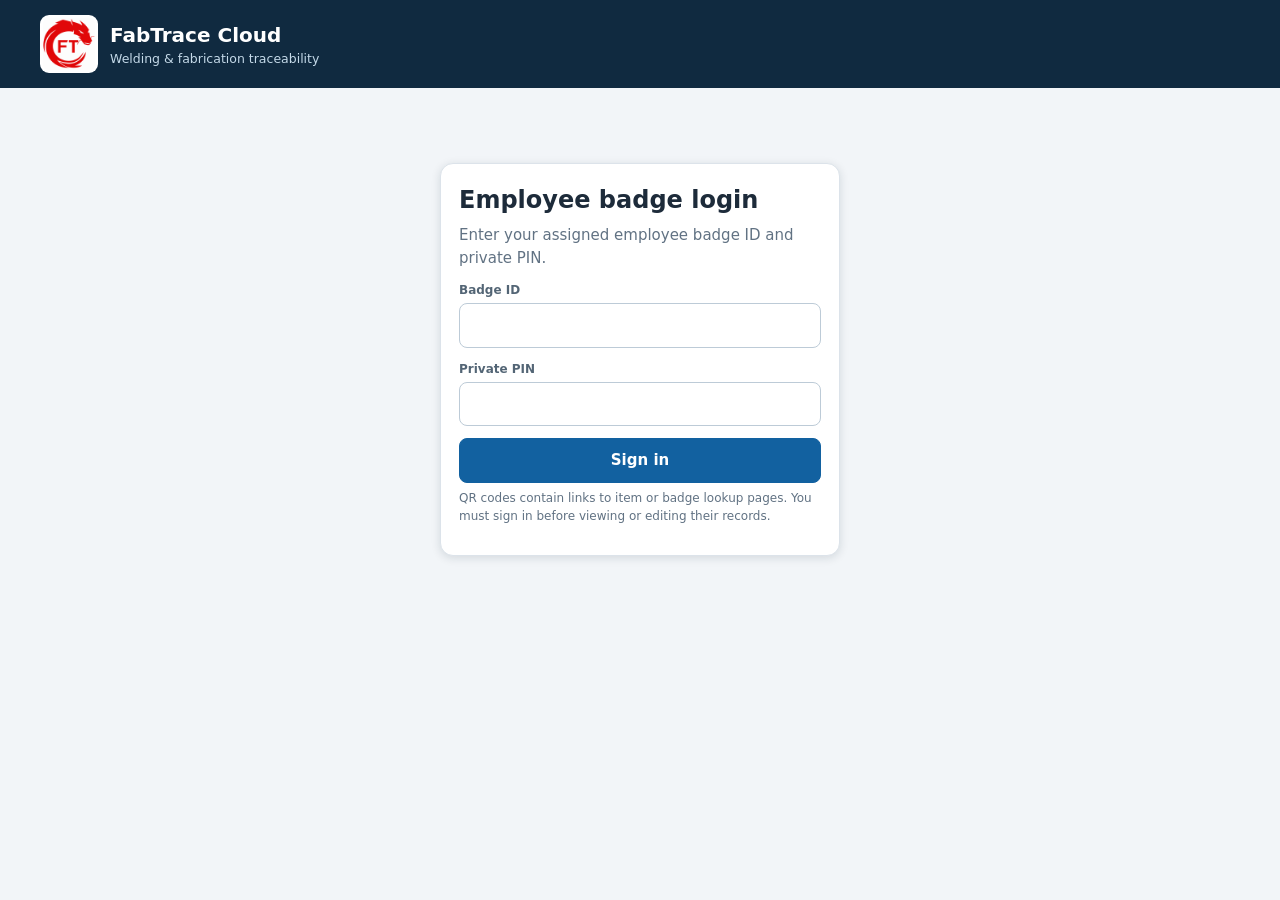
==== index.html @ a92a0961 "Group employee rosters by job position Organize Employees, Admin employee accounts and the bulk badg" ====
<!doctype html><html lang="en"><head><meta charset="utf-8"><meta name="viewport" content="width=device-width,initial-scale=1"><title>FabTrace Cloud</title><link rel="icon" type="image/png" href="/static/fabtrace-logo.png"><style>
:root{font:15px/1.5 system-ui,sans-serif;color:#1d2b3a;background:#f2f5f8}*{box-sizing:border-box}body{margin:0}header{background:#102a40;color:white;padding:15px max(16px,calc((100vw - 1200px)/2));display:flex;justify-content:space-between;align-items:center;gap:10px}header strong{font-size:20px}header small{display:block;color:#c4d9e8}main{max-width:1200px;margin:auto;padding:20px 16px}.card{background:white;padding:18px;border:1px solid #dce3ea;border-radius:13px;margin:0 0 15px;box-shadow:0 2px 10px #1232}.grid{display:grid;grid-template-columns:repeat(auto-fit,minmax(210px,1fr));gap:12px}h1{font-size:24px;margin:0 0 5px}h2{font-size:17px;margin:0 0 12px}p{margin:6px 0 12px}.muted{color:#617283}.badge{background:#eaf0f7;border-radius:20px;padding:4px 8px;display:inline-block;font-size:12px;font-weight:700}.red{background:#ffe8e7;color:#aa291d}.green{background:#e4f5e8;color:#18693e}.orange{background:#fff2d5;color:#885100}input,select,textarea,button{font:inherit;border:1px solid #bdcbd7;border-radius:8px;padding:10px;max-width:100%}input,select,textarea{width:100%;background:white}textarea{min-height:85px}button{cursor:pointer;background:#fff;font-weight:650}button.primary{background:#1261a0;color:white;border-color:#1261a0}button:disabled{opacity:.55}button:hover{filter:brightness(.97)}label{display:block;font-size:12px;font-weight:700;color:#536575;margin-bottom:4px}.field{margin-bottom:12px}.actions{display:flex;gap:8px;align-items:center;flex-wrap:wrap}.hidden{display:none!important}.row{display:flex;gap:12px;align-items:center;justify-content:space-between;flex-wrap:wrap}.notice{padding:12px;background:#ecf5ff;border:1px solid #d5e8fa;border-radius:9px;margin-bottom:14px}.danger{background:#fff1ec;border-color:#f4bdad;color:#aa3622}.tablewrap{overflow:auto}table{border-collapse:collapse;width:100%}th,td{text-align:left;padding:11px;border-bottom:1px solid #e3e9ef;font-size:13px;vertical-align:top}th{background:#f6f8fb;color:#657383;font-size:11px;text-transform:uppercase}a{color:#1261a0;cursor:pointer}code{font-size:12px;overflow-wrap:anywhere}.pill{display:inline-flex;border-radius:20px;background:#eef2f6;padding:4px 10px;font-size:12px}.metric{font-size:26px;font-weight:800}.metric small{font-size:12px;font-weight:400;display:block;color:#6b7c89}.event{border-left:2px solid #9dc6e4;padding:0 0 15px 14px;margin-left:4px}.event small{color:#617283}.qr{width:170px;height:170px;object-fit:contain;border:1px solid #e2e8ed;padding:8px;background:white}#message{position:fixed;right:15px;bottom:15px;max-width:360px;background:#1b3044;color:white;padding:14px;border-radius:10px;display:none;z-index:3}#message.show{display:block}.detail{word-break:break-word}#login{max-width:400px;margin:55px auto}nav{display:flex;flex-wrap:wrap;gap:8px;margin-bottom:18px}@media(max-width:580px){h1{font-size:20px}main{padding:14px}header{padding:12px}table{min-width:620px}}
</style><link rel="stylesheet" href="/static/navigation.css?v=2026.11.03-employee-roster-groups.1"><link rel="stylesheet" href="/static/orders.css?v=2026.11.03-employee-roster-groups.1"><link rel="stylesheet" href="/static/order-setup.css?v=2026.11.03-employee-roster-groups.1"><link rel="stylesheet" href="/static/order-labels.css?v=2026.11.03-employee-roster-groups.1"><link rel="stylesheet" href="/static/spool-documents.css?v=2026.11.03-employee-roster-groups.1"><link rel="stylesheet" href="/static/document-piece-qa.css?v=2026.11.03-employee-roster-groups.1"><link rel="stylesheet" href="/static/spool-bom.css?v=2026.11.03-employee-roster-groups.1"><link rel="stylesheet" href="/static/admin.css?v=2026.11.03-employee-roster-groups.1"><link rel="stylesheet" href="/static/employee-badges.css?v=2026.11.03-employee-roster-groups.1"><link rel="stylesheet" href="/static/employee-roster.css?v=2026.11.03-employee-roster-groups.1"><link rel="stylesheet" href="/static/handoff.css?v=2026.11.03-employee-roster-groups.1"><link rel="stylesheet" href="/static/tracking.css?v=2026.11.03-employee-roster-groups.1"><link rel="stylesheet" href="/static/flow.css?v=2026.11.03-employee-roster-groups.1"><link rel="stylesheet" href="/static/quality.css?v=2026.11.03-employee-roster-groups.1"><link rel="stylesheet" href="/static/progress.css?v=2026.11.03-employee-roster-groups.1"><link rel="stylesheet" href="/static/production-progress.css?v=2026.11.03-employee-roster-groups.1"><link rel="stylesheet" href="/static/spool-records.css?v=2026.11.03-employee-roster-groups.1"><link rel="stylesheet" href="/static/parts.css?v=2026.11.03-employee-roster-groups.1"><link rel="stylesheet" href="/static/dossier.css?v=2026.11.03-employee-roster-groups.1"><link rel="stylesheet" href="/static/guide.css?v=2026.11.03-employee-roster-groups.1"><link rel="stylesheet" href="/static/removals.css?v=2026.11.03-employee-roster-groups.1"><link rel="stylesheet" href="/static/flow-status.css?v=2026.11.03-employee-roster-groups.1"></head><body><header><div style="display:flex;align-items:center;gap:12px"><img src="/static/fabtrace-logo.png" alt="FabTrace FT dragon logo" style="width:58px;height:58px;object-fit:contain;background:white;border-radius:9px;padding:3px"><div><strong>FabTrace Cloud</strong><small>Welding & fabrication traceability</small></div></div><div id="userTop" class="actions"></div></header><main>
<section id="login" class="card"><h1>Employee badge login</h1><p class="muted">Enter your assigned employee badge ID and private PIN.</p><form id="loginForm"><div class="field"><label>Badge ID</label><input id="badge" autocomplete="username" required></div><div class="field"><label>Private PIN</label><input id="pin" type="password" autocomplete="current-password" minlength="6" required></div><button class="primary" style="width:100%">Sign in</button></form><p class="muted" style="font-size:12px">QR codes contain links to item or badge lookup pages. You must sign in before viewing or editing their records.</p></section>
<section id="workspace" class="hidden"><nav id="mainNav" aria-label="Main work areas"><button id="navOrders" type="button">Orders</button><button id="navProgress" type="button">Production progress</button><button id="navHandoff" type="button">Scan &amp; transfer</button><button id="navFlow" type="button">Process flow</button><button id="navGuide" type="button">Guide &amp; setup</button><details id="moreTools"><summary>More tools</summary><div class="fn-tools"><div class="fn-tool-group" role="group" aria-labelledby="moreProductionTitle"><h2 id="moreProductionTitle">Production &amp; records</h2><button id="navItems" type="button">Items</button><button id="navTracking" type="button">Projects &amp; welds</button><button id="navParts" type="button">Spool parts</button><button id="navQuality" type="button">Audit readiness</button><button id="navDossier" type="button">Job Packets</button><button id="navBulk" type="button">Bulk import &amp; QR labels</button><button id="navNew" type="button">＋ New item</button></div><div class="fn-tool-group" role="group" aria-labelledby="moreAdminTitle"><h2 id="moreAdminTitle">Administration &amp; activity</h2><button id="navStaff" class="hidden" type="button">Employees</button><button id="navAdmin" class="hidden" type="button">Admin controls</button><button id="navRemoved" class="hidden" type="button">Removed records</button><button id="navAudit" type="button">Activity log</button><button id="navExportExcel" class="hidden" type="button">Export Excel</button></div></div></details></nav><div class="fn-context" role="navigation" aria-label="Page navigation"><button id="navBack" type="button">← Back to orders</button><span id="navCurrent" aria-live="polite"></span></div>
<section id="itemsPage"><div class="row"><div><h1>Parts, spools & assemblies</h1><p class="muted">Shared shop-floor records · Search by Google part number, tracking ID or job</p></div><div class="actions"><input style="width:220px" id="search" placeholder="Search items"><button id="searchBtn">Search</button></div></div><div class="grid"><div class="card"><div class="metric" id="total">0<small>Matching items</small></div></div><div class="card"><div class="metric" id="pageCount">0<small>On this page</small></div></div></div><div class="card"><div class="tablewrap"><table><thead><tr><th>Tracking ID</th><th>Google part #</th><th>Type</th><th>Location</th><th>Handler</th><th>Welds</th><th>Inspection</th><th>Released</th></tr></thead><tbody id="itemsRows"></tbody></table></div><div class="actions" style="margin-top:14px"><button id="printSearchLabels">Print QR labels for search</button><button id="prev">Previous</button><span id="pages" class="muted"></span><button id="next">Next</button></div></div></section>
<section id="handoffPage" class="hidden">
<div class="row"><div class="fh-intro"><h1>Scan &amp; handoff</h1><p class="muted">Identify the item, scan the sending and receiving employee badges, then choose its destination and current work status.</p></div><button id="handoffBack" type="button">← All items</button></div>
<div id="handoffIncoming" class="notice fh-choose-role hidden" role="status"></div>
<div class="fh-layout">
<section class="card fh-wide"><h2>1 · Identify the item</h2><div class="field"><label for="handoffItem">Item QR / tracking ID</label><input id="handoffItem" placeholder="Scan item QR or enter its tracking ID" autocomplete="off" maxlength="500"></div><div class="actions"><button id="handoffItemCamera" type="button">Scan item with camera</button><button id="handoffItemFind" type="button">Find item</button></div><div id="handoffItemInfo" class="notice" style="margin-top:12px" aria-live="polite">Scan or enter the physical item to begin.</div><div id="handoffProcessNotice" class="notice hidden"></div></section>
<section class="card"><h2>2 · Identify both employees</h2><p class="fh-help">The sending badge must match the item's recorded custodian. Scan each badge into its own field, or enter the badge ID if a scanner is unavailable.</p><div id="handoffControls"></div></section>
<section class="card"><h2>4 · Review and record</h2><div class="field"><label for="handoffNotes">Transfer notes</label><textarea id="handoffNotes" maxlength="1000" placeholder="Cart, shift, or reason for this move"></textarea></div><div id="handoffSummary" class="fh-review" aria-live="polite">Identify the item and both employees to review the transfer.</div><div id="handoffError" class="fh-inline-error hidden" role="alert"></div><button id="handoffConfirm" type="button" class="primary" style="width:100%" disabled>Record custody transfer</button><p class="fh-record-note">Badge lookup identifies the two employees. The signed-in account records this handoff; scanning a badge does not sign its owner in or record an independent acceptance signature.</p><p class="fh-record-note">This action records custody, location and work status. Complete numbered process steps in Process flow. Released items use their permitted later process handoffs.</p><div id="handoffLocationSettings"></div></section>
</div>
</section>
<section id="bulkPage" class="hidden">
<div class="row"><div><h1>Google part numbers · Bulk import</h1><p class="muted">One Google part number can identify many physical items. Each physical item gets a unique tracking ID. QR labels identify individual spools and material parts; assemblies group their spools.</p></div><button id="bulkBack">← All items</button></div>
<div class="card"><h2>1. Prepare your parts list</h2><p>Use the template with one row per part number or row for each physical item. Set <strong>quantity</strong> to create multiple independent physical records. QR labels are available for spools and material parts. Leave <strong>id</strong> blank for automatically generated IDs.</p><div class="actions"><button id="csvTemplate">↓ Download CSV template</button><input type="file" id="bulkFile" accept=".csv,text/csv" style="max-width:340px"></div><p class="muted" style="font-size:12px">Columns: google_part_number, kind, project, drawing, location, handler, welds_required, quantity, id. Handler must be a registered badge ID. Duplicate Google part numbers are permitted; duplicate tracking IDs are not.</p></div>
<div class="card"><h2>2. Review & import</h2><div id="bulkPreview" class="muted">Choose a CSV file to preview its rows before importing.</div><div class="actions" style="margin-top:14px"><button class="primary" id="bulkImport" disabled>Import validated items</button><span id="bulkProgress" class="muted"></span></div></div>
<div class="card"><h2>3. Generate & print QR labels</h2><p class="muted">After import, print QR sheets in batches of 100. Each spool label uses its spool number and permanent numbered suffix. Part labels retain their individual item ID. Labels point to the shared cloud record URL.</p><div class="actions"><button id="bulkPrint" disabled>Print next 100 imported labels</button><button id="bulkResetPrint" disabled>Start again at label 1</button><span id="bulkLabelProgress" class="muted"></span></div><p class="muted" style="font-size:12px">Allow print pop-ups in your browser. Print sheets at 100% scale and test QR scanning before applying labels.</p></div></section>
<section id="itemPage" class="hidden"><div class="row"><div><h1 id="itemTitle">Item</h1></div><button id="back">← All items</button></div><div id="itemRemovalNotice" class="fr-removed-notice hidden" role="status"></div><div class="grid" id="itemMetrics"></div><div class="grid"><div class="card"><h2>Item identification</h2><div id="itemFields"></div><div class="actions"><button id="editGooglePart">Edit Google part #</button><button class="primary" id="transferBtn">Transfer</button><button id="phoneHandoffBtn">Handoff with phone camera</button><button id="weldBtn">Log welds</button><button id="itemTrackingBtn">Individual weld tracking</button><button id="itemFlowBtn">Process flow</button><button id="itemPartsBtn" type="button" class="hidden">Spool parts</button><button id="inspectBtn">Inspect</button><button id="reworkBtn">Open rework</button><button id="releaseBtn">Final release</button><button id="adminReleaseBtn" class="hidden" type="button">Release as administrator</button><button id="itemAdminBtn" class="hidden" type="button">Admin controls</button><button id="reopenBtn">Reopen</button><button id="removeItemBtn" type="button" class="fr-danger hidden">Remove item</button><button id="restoreItemBtn" type="button" class="hidden">Restore removed group</button></div></div><div class="card"><h2>QR label</h2><p id="qrCodeName"></p><div id="qrLabelDetails" class="muted" style="overflow-wrap:anywhere;margin:10px 0"></div><img id="qrImage" class="qr" alt="Scannable QR item label"><p><a id="qrDownload" download="label.svg">Download label</a></p><div class="muted" id="qrLink"></div></div></div><div class="grid"><div class="card"><h2>Inspection records</h2><div id="inspectionRecords"></div></div><div class="card"><h2>Rework records</h2><div id="reworkRecords"></div></div></div><div class="card"><h2>Custody handoffs</h2><div id="custodyHistory"></div></div><div class="card"><h2>Item audit events</h2><div id="itemAudit"></div></div></section>
<section id="removalsPage" class="hidden" aria-label="Removed purchase orders and parts"><div id="removalsContent" aria-live="polite"></div></section>
<section id="orderLabelsPage" class="hidden" aria-label="Purchase order GPN QR labels"><div id="orderLabelsContent" aria-live="polite"></div></section>
<section id="orderSetupPage" class="hidden" aria-label="Purchase order setup"><div id="orderSetupContent" aria-live="polite"></div></section>
<section id="ordersPage" class="hidden" aria-label="Purchase orders, GPNs, assemblies and spool requirements"><div id="ordersContent" aria-live="polite"></div></section>
<section id="trackingPage" class="hidden" aria-label="Project and individual weld tracking"><div id="trackingContent" aria-live="polite"></div></section>
<section id="flowPage" class="hidden" aria-label="CLM fabrication process flow"><div id="flowContent"></div></section>
<section id="qualityPage" class="hidden" aria-label="Customer audit readiness"><div id="qualityContent" aria-live="polite"></div></section>
<section id="progressPage" class="hidden" aria-label="Project parts progress"><div id="progressContent" aria-live="polite"></div></section>
<section id="productionProgressPage" class="hidden" aria-label="Purchase order production progress"><div id="productionProgressContent" aria-live="polite"></div></section>
<section id="partsPage" class="hidden" aria-label="Required spool parts and quantity progress"><div id="partsContent" aria-live="polite"></div></section>
<section id="dossierPage" class="hidden" aria-label="Kelvion Job Packets and CLM Final Dossiers"><div id="dossierContent" aria-live="polite"></div></section>
<section id="guidePage" class="hidden" aria-label="Operating guide and project setup"><div id="guideContent"></div></section>
<section id="adminPage" class="hidden" aria-label="Administrator site controls"><div id="adminContent" aria-live="polite"></div></section>
<section id="staffPage" class="hidden"><h1>Employee accounts</h1><div class="grid"><div class="card"><h2>Add employee</h2><form id="employeeForm"><div class="field"><label>Badge ID</label><input name="badge" pattern="[A-Za-z0-9_-]+" required></div><div class="field"><label>Name</label><input name="name" required></div><div class="field"><label>Private PIN (8+ characters)</label><input name="pin" type="password" minlength="8" required></div><div class="field"><label for="employeeRole">Job position / permissions</label><select name="role" id="employeeRole" required></select><p id="employeeRoleHelp" class="muted" aria-live="polite"></p></div><button class="primary">Add employee</button></form></div><div class="card"><div class="row"><h2>Employee roster · QR badges</h2><button id="printEmployeeBadges" type="button" class="primary">Print employee badge sheets</button></div><p class="muted">Employees are grouped by job position and sorted by name within each group. Use Change position to promote an employee or update their job permissions. Open Account controls for other account changes. Removed employees are available under Admin controls → Employee accounts → Show removed employees. Employee QR codes contain identification only, never a login PIN.</p><div id="staffRows"></div></div></div></section>
<dialog id="employeeBadgeDialog" class="feb-dialog" aria-labelledby="employeeBadgeTitle" aria-describedby="employeeBadgeHelp"><div class="feb-shell"><div class="feb-heading"><h2 id="employeeBadgeTitle">Print employee badge sheets</h2><button id="employeeBadgeClose" type="button">Close</button></div><p id="employeeBadgeHelp" class="muted">Print all active employees together or choose individual badges. Inactive and removed accounts are excluded. Each badge includes the current name, position, badge ID and existing QR code.</p><div class="field"><label for="employeeBadgeSearch">Find an employee</label><input id="employeeBadgeSearch" type="search" placeholder="Name, position or badge ID" maxlength="200"></div><div class="actions"><button id="employeeBadgeSelectAll" type="button">Select all active</button><button id="employeeBadgeClear" type="button">Clear selection</button><button id="employeeBadgeRefresh" type="button">Refresh employees</button></div><p id="employeeBadgeCount" class="feb-count" role="status" aria-live="polite"></p><div id="employeeBadgeRows" class="feb-rows" aria-label="Employees to print"></div><p id="employeeBadgeStatus" class="feb-status" role="status" aria-live="polite"></p><div class="feb-footer"><p class="muted">Multiple badges per Letter sheet · Print or Save as PDF</p><button id="employeeBadgePrint" type="button" class="primary" disabled>Print selected badges</button></div></div></dialog>
<section id="auditPage" class="hidden"><h1>Audit activity</h1><div class="card"><div id="allAudit"></div></div></section>
</section></main><div id="message" role="alert"></div><dialog id="dlg" style="border:1px solid #dae3ea;border-radius:14px;padding:22px;max-width:min(600px,95vw);width:100%;max-height:90vh;overflow:auto"><div class="row"><h2 id="dlgTitle"></h2><button onclick="document.getElementById('dlg').close()">✕</button></div><form id="dialogForm"><div id="dlgFields"></div><div class="actions"><button class="primary">Submit</button><button type="button" onclick="document.getElementById('dlg').close()">Cancel</button></div></form></dialog>
<dialog id="spoolBomDialog" aria-labelledby="spoolBomTitle" aria-describedby="spoolBomSubtitle"><div class="fbom-head"><div><button type="button" id="spoolBomBack">← Back</button><h2 id="spoolBomTitle">Materials &amp; QA/QC</h2><p id="spoolBomSubtitle"></p></div><button type="button" id="spoolBomClose" aria-label="Close materials and QA/QC">×</button></div><div id="spoolBomContent" aria-live="polite"></div><div class="fbom-footer"><div class="actions"><button type="button" id="spoolBomDownload" disabled>Download approved Excel</button><button type="button" class="primary" id="spoolBomDone">Return to spool</button></div><p id="spoolBomDownloadNote"></p><p id="spoolBomDownloadError" role="status" aria-live="polite"></p></div></dialog>
<dialog id="recordRemovalDialog" aria-labelledby="removalDialogTitle"><h2 id="removalDialogTitle"></h2><form id="recordRemovalForm"><div id="removalDialogBody"></div></form></dialog>
<dialog id="trackingDialog" aria-labelledby="trackingDialogTitle"><div class="ft-dialog-head"><h2 id="trackingDialogTitle"></h2><button id="trackingDialogClose" type="button" aria-label="Close dialog">×</button></div><div id="trackingDialogError" class="ft-dialog-error hidden" role="alert"></div><form id="trackingDialogForm"><div id="trackingDialogFields"></div><div class="actions ft-dialog-footer"><button id="trackingDialogSubmit" type="submit" class="primary">Save</button><button id="trackingDialogCancel" type="button">Cancel</button></div></form></dialog>
<dialog id="flowDialog" aria-labelledby="flowDialogTitle"><div class="ff-dialog-head"><h2 id="flowDialogTitle"></h2><button id="flowDialogClose" type="button" aria-label="Close dialog">×</button></div><div id="flowDialogError" class="ff-error hidden" role="alert"></div><form id="flowDialogForm"><div id="flowDialogFields"></div><div class="actions ff-dialog-footer"><button id="flowDialogSubmit" type="submit" class="primary">Save</button><button id="flowDialogCancel" type="button">Cancel</button></div></form></dialog>
<dialog id="qualityDialog" aria-labelledby="qualityDialogTitle"><div class="fq-dialog-head"><h2 id="qualityDialogTitle"></h2><button id="qualityDialogClose" type="button" aria-label="Close dialog">×</button></div><div id="qualityDialogError" class="fq-error hidden" role="alert"></div><form id="qualityDialogForm"><div id="qualityDialogFields"></div><div class="actions fq-dialog-footer"><button id="qualityDialogSubmit" type="submit" class="primary">Save</button><button id="qualityDialogCancel" type="button">Cancel</button></div></form></dialog>
<dialog id="dossierDialog" aria-labelledby="dossierDialogTitle"><div class="fd-dialog-head"><h2 id="dossierDialogTitle"></h2><button id="dossierDialogClose" type="button" aria-label="Close dialog">×</button></div><div id="dossierDialogError" class="fd-error hidden" role="alert"></div><form id="dossierDialogForm"><div id="dossierDialogFields" class="fd-fields"></div><div class="actions fd-dialog-footer"><button id="dossierDialogSubmit" type="submit" class="primary">Save</button><button id="dossierDialogCancel" type="button">Cancel</button></div></form></dialog>
<script>
const $=id=>document.getElementById(id);let me=null,current=null,offset=0,total=0,dialogSubmit=null,bulkRows=[],bulkCreated=[],bulkPrintIndex=0,bulkImportRunning=false;const params=new URLSearchParams(location.search);
let qrStatus={ready:false},navigationVersion=0;
const jobCan=capability=>window.FabPermissions?.can(capability)===true;
const jobLabel=role=>window.FabPermissions?.label(role)||role;
function requireJob(capability){if(jobCan(capability))return true;notify('Your job position does not have this control.');return false}

function notify(s){$('message').textContent=s;$('message').classList.add('show');setTimeout(()=>$('message').classList.remove('show'),3500)}
function esc(s){return String(s??'').replace(/[&<>"']/g,c=>({'&':'&amp;','<':'&lt;','>':'&gt;','"':'&quot;',"'":'&#39;'}[c]))}
function isSpoolRecord(r){return r?.kind==='Spool'||r?.route==='spool'||Boolean(r?.qr_alias||r?.bom?.item_id)}
function itemNumberLabel(r){return isSpoolRecord(r)?window.FabFlowStatus?.spoolNumber(r)||r.qr_alias||r.google_part_number||r.display_code||r.id:r.display_code||r.id}
function itemNumberText(r,label,tag='span'){return isSpoolRecord(r)&&window.FabFlowStatus?.spoolText?window.FabFlowStatus.spoolText(r,label,tag):`<${tag}>${esc(label)}</${tag}>`}
function decorateItemNumber(element,r,label){element.textContent=String(label??'');if(window.FabFlowStatus?.decorateSpool){window.FabFlowStatus.decorateSpool(element,isSpoolRecord(r)?r:{...r,flow_stage:null},label);if(!isSpoolRecord(r)){element.removeAttribute('data-spool-number');element.removeAttribute('data-spool-id')}}}
async function api(url,opt={}){const r=await fetch(url,{credentials:'same-origin',headers:{'Content-Type':'application/json'},...opt});if(!r.ok){let e;try{e=await r.json()}catch(e2){e={detail:r.statusText}}const error=Error(typeof e.detail==='string'?e.detail:JSON.stringify(e.detail||e));error.status=r.status;throw error}return r.json()}
// Excel export: use the authenticated download response, not the JSON API helper.
let excelExportRunning=false;
function excelDownloadName(disposition){
 let name='';
 const encoded=String(disposition||'').match(/filename\*=UTF-8''([^;]+)/i);
 if(encoded){try{name=decodeURIComponent(encoded[1].trim())}catch(e){}}
 if(!name){const plain=String(disposition||'').match(/filename="?([^";]+)"?/i);if(plain)name=plain[1].trim()}
 name=name.replace(/[\\/\x00-\x1f\x7f]/g,'_').slice(0,180);
 return name&&/\.xlsx$/i.test(name)?name:'fabtrace-export.xlsx';
}
async function exportExcel(){
 if(me?.role!=='admin'){notify('Only an administrator can export the full workbook.');return}
 if(excelExportRunning)return;
 const button=$('navExportExcel');
 excelExportRunning=true;button.disabled=true;button.textContent='Preparing Excel…';button.setAttribute('aria-busy','true');
 let objectUrl=null,anchor=null;
 try{
  const response=await fetch('/api/exports/excel',{credentials:'same-origin',headers:{Accept:'application/vnd.openxmlformats-officedocument.spreadsheetml.sheet'}});
  if(!response.ok){
   let detail='';
   try{const payload=await response.json();detail=typeof payload.detail==='string'?payload.detail:''}catch(e){}
   if(response.status===401)throw Error('Your session has expired. Sign in again to export Excel.');
   if(response.status===403)throw Error('Only an administrator can export the full workbook.');
   throw Error(detail||'Excel export could not be prepared (HTTP '+response.status+'). Try again or contact your administrator.');
  }
  if(!(response.headers.get('content-type')||'').includes('application/vnd.openxmlformats-officedocument.spreadsheetml.sheet'))throw Error('The server did not return an Excel workbook. Refresh the page and try again.');
  const blob=await response.blob();
  objectUrl=URL.createObjectURL(blob);
  anchor=document.createElement('a');anchor.href=objectUrl;anchor.download=excelDownloadName(response.headers.get('content-disposition'));
  document.body.appendChild(anchor);anchor.click();anchor.remove();anchor=null;
  const completedUrl=objectUrl;setTimeout(()=>URL.revokeObjectURL(completedUrl),10000);objectUrl=null;
  notify('Excel download started. Check your browser downloads.');
 }catch(error){notify(error.message||'Excel export failed. Please try again.')}
 finally{
  if(anchor)anchor.remove();if(objectUrl)URL.revokeObjectURL(objectUrl);
  excelExportRunning=false;button.disabled=false;button.textContent='Export Excel';button.removeAttribute('aria-busy');
 }
}
$('navExportExcel').onclick=exportExcel;
// End Excel export.
function show(name){if(window.FabNavigation?.beforeShow(name)===false)return false;navigationVersion++;window.FabSpoolBom?.cancelPending();window.FabSpoolDocuments?.cancelPending();['orderLabelsPage','orderSetupPage','productionProgressPage','removalsPage','ordersPage','itemsPage','itemPage','handoffPage','bulkPage','staffPage','auditPage','trackingPage','flowPage','qualityPage','progressPage','partsPage','dossierPage','guidePage','adminPage'].forEach(id=>$(id).classList.toggle('hidden',id!==name));$('navRemoved').classList.toggle('primary',name==='removalsPage');if(name!=='removalsPage'&&window.FabRemovals)window.FabRemovals.cancelPending();$('navItems').classList.toggle('primary',['itemsPage','itemPage'].includes(name));$('navAdmin').classList.toggle('primary',name==='adminPage');if(name!=='adminPage'&&window.FabAdmin)window.FabAdmin.cancelPending();$('navOrders').classList.toggle('primary',['orderLabelsPage','orderSetupPage','ordersPage'].includes(name));if(name!=='orderLabelsPage'&&window.FabOrderLabels)window.FabOrderLabels.cancelPending();if(name!=='orderSetupPage'&&window.FabOrderSetup)window.FabOrderSetup.cancelPending();if(name!=='ordersPage'&&window.FabOrders)window.FabOrders.cancelPending();$('navTracking').classList.toggle('primary',name==='trackingPage');$('navFlow').classList.toggle('primary',name==='flowPage');$('navQuality').classList.toggle('primary',name==='qualityPage');$('navProgress').classList.toggle('primary',['progressPage','productionProgressPage'].includes(name));if(name!=='productionProgressPage'&&window.FabProductionProgress)window.FabProductionProgress.cancelPending();$('navParts').classList.toggle('primary',name==='partsPage');if(name!=='partsPage'&&window.FabParts)window.FabParts.cancelPending();$('navDossier').classList.toggle('primary',name==='dossierPage');$('navGuide').classList.toggle('primary',name==='guidePage');if(name!=='guidePage'&&window.FabGuide)window.FabGuide.cancelPending();if(name!=='progressPage'&&window.FabProgress)window.FabProgress.cancelPending();if(name!=='dossierPage'&&window.FabDossier)window.FabDossier.cancelPending();if(name!=='qualityPage'&&window.FabQuality)window.FabQuality.cancelPending();if(name!=='flowPage'&&window.FabFlow)window.FabFlow.cancelPending();if(name!=='trackingPage'&&window.FabTracking)window.FabTracking.cancelPending();if(name!=='handoffPage'&&window.FabHandoff)window.FabHandoff.cancelPending();$('navHandoff').classList.toggle('primary',name==='handoffPage');window.FabNavigation?.afterShow(name);return true}
async function refreshAuth(){try{const [user,,qr]=await Promise.all([api('/api/me'),window.FabPermissions.load(),api('/api/qr/status').catch(()=>({ready:false}))]);me=user;qrStatus=qr;$('login').classList.add('hidden');$('workspace').classList.remove('hidden');$('userTop').innerHTML=`<span>${esc(me.name)} · ${esc(me.role_label||jobLabel(me.role))}</span> <button id="logout">Sign out</button>`;$('logout').onclick=async()=>{await api('/api/logout',{method:'POST'});location.reload()};$('navStaff').classList.toggle('hidden',me.role!=='admin');$('navAdmin').classList.toggle('hidden',me.role!=='admin');$('navRemoved').classList.toggle('hidden',me.role!=='admin');$('navExportExcel').classList.toggle('hidden',me.role!=='admin');$('navBulk').classList.toggle('hidden',!jobCan('manage_production'));$('navNew').classList.toggle('hidden',!jobCan('manage_production'));$('navAudit').classList.toggle('hidden',!jobCan('view_audit'));$('navHandoff').classList.toggle('hidden',!jobCan('handoff'));
 if(params.has('badge')){
   await window.FabHandoff.openBadge(params.get('badge'));
 }else if(params.has('admin')){await window.FabAdmin.open({item:params.get('item')||'',tab:params.get('tab')||'items',badge:params.get('employee')||'',action:params.get('action')||'',includeRemoved:params.get('removed')==='1'})}
 else if(params.has('handoff')){await window.FabHandoff.open({item:params.get('item')||''})}
 else if(params.has('guide')){await window.FabGuide.open({project:params.get('project')||'',section:params.get('section')||''})}
 else if(params.has('removed-records')&&me.role==='admin'){await window.FabRemovals.openList()}
 else if(params.has('order-labels')){await window.FabOrderLabels.open({po:params.get('po')||'',gpn:params.get('gpn')||'',kind:params.get('kind')||'Assembly'})}
 else if(params.has('order-setup')){await window.FabOrderSetup.open({po:params.get('po')||''})}
 else if(params.has('orders')){await window.FabOrders.open({po:params.get('po')||'',gpn:params.get('gpn')||'',assembly:params.get('assembly')||''})}
 else if(params.has('parts')){await window.FabParts.open({project:params.get('project')||'',spool:params.get('spool')||''})}
 else if(params.has('dossier')){await window.FabDossier.open({project:params.get('project')||'',item:params.get('item')||'',tab:params.get('tab')||'items'})}
 else if(params.has('production-progress')){await window.FabProductionProgress.open({project:params.get('project')||''})}
 else if(params.has('progress')){await window.FabProgress.open({project:params.get('project')||''})}
 else if(params.has('quality')){await window.FabQuality.open({workspace:params.get('workspace')||'',requirement:params.get('requirement')||'',project:params.get('project')||'',tab:params.get('tab')||'requirements'})}
 else if(params.has('flow')){await window.FabFlow.open({item:params.get('item')||'',project:params.get('project')||''})}
 else if(params.has('tracking')){await window.FabTracking.open({project:params.get('project'),subproject:params.get('subproject'),spool:params.get('spool'),weld:params.get('weld'),view:params.get('view')})}
 else if(params.has('spool')||params.has('item')){const opening=navigationVersion;try{const id=await window.resolveItemQr(location.href);if(opening!==navigationVersion)return;await openItem(id);if(current?.id===id&&!current.removal?.removed){try{await api('/api/items/'+encodeURIComponent(id)+'/scan',{method:'POST'});await refreshItemAudit(id)}catch(error){notify(error.message)}}}catch(error){if(opening===navigationVersion){await listItems();notify(error.message)}}}
 else if(params.has('items'))await listItems();else if(params.has('bulk')&&jobCan('manage_production'))$('navBulk').onclick();else if(params.has('employees')&&me.role==='admin')await $('navStaff').onclick();else if(params.has('activity')&&jobCan('view_audit'))await $('navAudit').onclick();else if(window.FabOrderSetup)await window.FabOrderSetup.open();else await listItems()}catch(e){me=null;$('workspace').classList.add('hidden');$('login').classList.remove('hidden')}}
$('loginForm').onsubmit=async e=>{e.preventDefault();try{await api('/api/login',{method:'POST',body:JSON.stringify({badge:$('badge').value,pin:$('pin').value})});$('pin').value='';await refreshAuth()}catch(err){notify(err.message)}};
function field(name,label,required=true,kind='text',value='',options=null){return `<div class="field"><label>${label}</label>${options?`<select name="${name}">${options.map(x=>`<option ${x===value?'selected':''}>${esc(x)}</option>`).join('')}</select>`:kind==='textarea'?`<textarea name="${name}" ${required?'required':''}>${esc(value)}</textarea>`:`<input name="${name}" type="${kind}" value="${esc(value)}" ${required?'required':''}>`}</div>`}
function modal(title,fields,action){$('dlgTitle').textContent=title;$('dlgFields').innerHTML=fields;dialogSubmit=action;$('dlg').showModal()}
$('dialogForm').onsubmit=async e=>{e.preventDefault();const obj=Object.fromEntries(new FormData(e.target));try{await dialogSubmit(obj);$('dlg').close();if(current)await openItem(current.id);else await listItems();notify('Saved successfully')}catch(err){notify(err.message)}};
async function listItems(){show('itemsPage');current=null;const q=$('search').value;try{let data=await api(`/api/items?search=${encodeURIComponent(q)}&offset=${offset}&limit=50`);total=data.total;$('total').innerHTML=`${total}<small>Matching items</small>`;$('pageCount').innerHTML=`${data.items.length}<small>On this page</small>`;$('pages').textContent=`${total?offset+1:0}–${Math.min(offset+50,total)} of ${total}`;$('prev').disabled=offset===0;$('next').disabled=offset+50>=total;$('itemsRows').innerHTML=data.items.map(r=>`<tr><td><a data-id="${esc(r.id)}">${itemNumberText(r,itemNumberLabel(r))}</a>${me?.role==='admin'?`<button type="button" class="fr-danger fr-inline-remove" data-remove-item="${esc(r.id)}">Remove</button>`:''}</td><td>${itemNumberText(r,r.google_part_number||'—')}</td><td><span class="badge">${esc(r.kind)}</span></td><td>${esc(r.location)}</td><td>${esc(r.handler)}</td><td>${r.welds_done} / ${r.welds_required}</td><td>${esc(r.dimensional)} / ${esc(r.weld)}</td><td>${r.release_control?.mode==='admin_override'?'<span class="fa-release-tag">Administrative release</span>':r.released?'<span class="badge green">QA released</span>':'<span class="badge orange">Open</span>'}</td></tr>`).join('')||'<tr><td colspan="8">No matching records.</td></tr>';$('itemsRows').querySelectorAll('[data-id]').forEach(el=>el.onclick=()=>openItem(el.dataset.id));$('itemsRows').querySelectorAll('[data-remove-item]').forEach(el=>el.onclick=()=>window.FabRemovals.open({kind:'item',id:el.dataset.removeItem,onDone:async()=>{offset=0;await listItems();}}))}catch(e){notify(e.message)}}
function dataLine(k,v,item){return `<p class="detail"><b>${esc(k)}:</b> ${item?itemNumberText(item,v??'—'):esc(v??'—')}</p>`}
function date(s){return s?new Date(s).toLocaleString():'—'}
async function refreshItemAudit(id){const log=await api('/api/items/'+encodeURIComponent(id)+'/audit');if(current?.id!==id)return;$('itemAudit').innerHTML=log.map(a=>`<div class="event"><b>${esc(a.event)}</b> <small>${date(a.at)} · ${esc(a.actor)}</small><div>${esc(JSON.stringify(a.details))}</div></div>`).join('')||'<p>No events.</p>'}
function arrivalLabel(value){return ({pending:'Awaiting QA/QC',passed:'Pass',failed:'Fail',needs_reinspection:'Needs reinspection',removed:'Removed'})[value?.status]||'Awaiting QA/QC'}
function updateItemArrival(value){if(!value||!current)return;current.receiving=value;const metric=$('itemArrivalMetric');if(metric)metric.querySelector('.metric').innerHTML=esc(arrivalLabel(value))+'<small>Arrival QA/QC</small>';const notice=$('itemArrivalNotice');if(notice){notice.textContent=value.status==='removed'?'This spool is removed. Restore its record before updating materials or arrival QA/QC.':value.can_proceed?'Arrival QA/QC is current for this spool.':'Work is blocked until QA/QC records a current passing arrival inspection. Open Materials & QA/QC to review the outstanding requirements.';notice.classList.toggle('item-arrival-passed',value.can_proceed===true)}}
document.addEventListener('fabtrace:spool-materials-saved',event=>{if(current?.id!==event.detail?.item_id)return;const data=event.detail.data;updateItemArrival(data?.arrival);if(data?.flow_stage){current.flow_stage=data.flow_stage;decorateItemNumber($('itemTitle'),current,itemNumberLabel(current));decorateItemNumber($('qrCodeName'),current,current.qr_eligible!==false&&current.kind!=='Assembly'?itemNumberLabel(current):'');$('itemFields').querySelectorAll('[data-spool-id]').forEach(element=>{if(element.getAttribute('data-spool-id')===current.id)decorateItemNumber(element,current,element.textContent)})}});
function qrLabelFields(label){return [['P.O.',label.purchase_order],['GPN',label.gpn],['Assembly Number',label.assembly_number],['Google part number',label.part_number]].filter(([,value])=>value)}
function renderItemQrLabel(r){
 const eligible=r.kind!=='Assembly'&&r.qr_eligible!==false,ready=qrStatus.ready&&eligible,label=r.qr_label;
 $('qrImage').src=ready?'/api/items/'+encodeURIComponent(r.id)+'/qr.png':'';$('qrImage').style.display=ready?'':'none';
 $('qrDownload').href=ready&&label?.download_url?label.download_url:'#';$('qrDownload').style.display=ready&&label?.download_url?'':'none';$('qrDownload').download=(r.display_code||r.id).replace(/[\\/\x00-\x1f\x7f]/g,'_')+'-label.svg';
 $('qrLabelDetails').innerHTML=eligible?qrLabelFields(label||{}).map(([key,value])=>`<div><strong>${esc(key)}:</strong> ${esc(value)}</div>`).join(''):'';
 decorateItemNumber($('qrCodeName'),r,eligible?itemNumberLabel(r):'');$('qrLink').textContent=r.kind==='Assembly'?'QR labels are on the individual spools in this assembly.':r.qr_url||'QR not available: set a public HTTPS URL in server configuration.';
}
async function openItem(id){try{const r=await api('/api/items/'+encodeURIComponent(id));current=r;show('itemPage');history.replaceState(null,'','/?'+(r.qr_alias?'spool='+encodeURIComponent(r.qr_alias):'item='+encodeURIComponent(r.id)));decorateItemNumber($('itemTitle'),r,itemNumberLabel(r));$('itemMetrics').innerHTML=[['Welds',r.welds_done+' / '+r.welds_required],['Dimensional',r.dimensional],['Weld inspection',r.weld],['Rework open',r.reworks.filter(x=>!x.closed_at).length],['Release',r.release_control?.label||(r.released?'Released':'Not released')]].concat(r.receiving?.required?[['Arrival QA/QC',arrivalLabel(r.receiving)]]:[]).map(([k,v])=>`<div class="card"${k==='Arrival QA/QC'?' id="itemArrivalMetric"':''}><div class="metric">${esc(v)}<small>${esc(k)}</small></div></div>`).join('');$('itemFields').innerHTML=[['Type',r.kind],[isSpoolRecord(r)?'Spool number':'Google part number',r.google_part_number,r],['Project',r.project],['Drawing',r.drawing],['Location',r.location],['Current handler',r.handler],['Current work status',r.transfer?.status_label||'Not recorded'],['Last weld/rework',date(r.last_work_at)],['Release recorded',date(r.released_at)],['Release decision by',r.released_by]].map(x=>dataLine(...x)).join('')+(r.kind==='Spool'||r.bom?.item_id?'<div class="actions item-spool-records">'+(window.FabSpoolBom?.spoolLink(r.id,r.google_part_number)||'')+(window.FabSpoolDocuments?.link('spools',r.id,r.google_part_number)||'')+'</div><p id="itemArrivalNotice" class="item-arrival-notice"></p>':'');updateItemArrival(r.receiving);renderItemQrLabel(r); $('editGooglePart').disabled=Boolean(r.qr_alias)||r.released||!jobCan('manage_production');$('editGooglePart').title=r.qr_alias?'This spool number is fixed to its permanent QR label.':'';$('editGooglePart').classList.toggle('hidden',!jobCan('manage_production'));$('inspectionRecords').innerHTML=r.inspections.map(i=>`<div class="event"><b>${esc(i.kind)}: ${esc(i.result)}</b><div class="muted">${esc(i.inspector)} · ${date(i.at)}</div><div>Report: ${esc(i.report)}</div><div>${esc(i.measurements)}</div></div>`).join('')||'<p class="muted">No inspections yet.</p>';$('reworkRecords').innerHTML=r.reworks.map(x=>`<div class="event"><b>${esc(x.kind)}</b> <span class="badge ${x.closed_at?'green':'red'}">${x.closed_at?'Closed':'Open'}</span><p>${esc(x.reason)}</p><div class="muted">Assigned ${esc(x.assigned)} · ${date(x.opened_at)}</div>${!x.closed_at&&x.can_close===true?`<button class="close-rw" data-id="${x.id}">Close rework</button>`:''}</div>`).join('')||'<p class="muted">No rework recorded.</p>';$('reworkRecords').querySelectorAll('.close-rw').forEach(btn=>btn.onclick=()=>modal('Close rework',field('notes','Repair completion notes',true,'textarea'),obj=>api(`/api/items/${encodeURIComponent(r.id)}/rework/${btn.dataset.id}/close`,{method:'POST',body:JSON.stringify(obj)})));$('releaseBtn').disabled=r.released;$('releaseBtn').classList.toggle('hidden',r.permissions?.can_release!==true);$('adminReleaseBtn').classList.toggle('hidden',me.role!=='admin'||r.released);$('itemAdminBtn').classList.toggle('hidden',me.role!=='admin');$('reopenBtn').classList.toggle('hidden',r.permissions?.can_reopen!==true||!r.released);$('weldBtn').disabled=r.released;$('weldBtn').classList.toggle('hidden',Boolean(r.tracking_enabled)||r.permissions?.can_weld!==true);$('itemTrackingBtn').textContent=r.tracking_enabled?'Individual weld tracking':'View weld tracking';$('itemPartsBtn').classList.toggle('hidden',!(r.kind==='Spool'||r.tracking_enabled&&r.kind!=='Assembly'));$('inspectBtn').disabled=r.released;$('inspectBtn').classList.toggle('hidden',r.permissions?.can_inspect!==true);$('transferBtn').disabled=r.released;$('phoneHandoffBtn').disabled=r.released;$('reworkBtn').disabled=r.released;$('reworkBtn').classList.toggle('hidden',r.permissions?.can_open_rework!==true);$('transferBtn').classList.toggle('hidden',!jobCan('handoff'));$('phoneHandoffBtn').classList.toggle('hidden',!jobCan('handoff'));window.FabRemovals?.decorateItem(r);let custody=await api('/api/items/'+encodeURIComponent(r.id)+'/custody');$('custodyHistory').innerHTML=window.FabHandoff.historyHtml(custody);await refreshItemAudit(r.id)}catch(e){notify(e.message)}}
$('back').onclick=()=>{history.replaceState(null,'','/');offset=0;listItems()};$('navItems').onclick=$('back').onclick;$('searchBtn').onclick=()=>{offset=0;listItems()};$('search').onkeydown=e=>{if(e.key==='Enter'){e.preventDefault();offset=0;listItems()}};$('prev').onclick=()=>{offset=Math.max(0,offset-50);listItems()};$('next').onclick=()=>{offset+=50;listItems()};
function openNewItem(values={}){return requireJob('manage_production')&&modal('Register part, spool or assembly',field('id','Unique item ID',true,'text',values.id||'')+field('google_part_number','Google part number (customer drawing / part ID)',false,'text',values.google_part_number||'')+field('kind','Type',true,'text',values.kind||'Part',['Part','Spool','Assembly'])+field('project','Job / project',false,'text',values.project||'')+field('drawing','Drawing / revision',false,'text',values.drawing||'')+field('location','Current location',true,'text',values.location||'')+field('handler','Handler badge ID',true,'text',values.handler||'')+field('welds_required','Welds required',true,'number',values.welds_required??'0'),async obj=>{obj.welds_required=Number(obj.welds_required);const r=await api('/api/items',{method:'POST',body:JSON.stringify(obj)});current=r})};
$('navNew').onclick=()=>openNewItem();
$('transferBtn').onclick=()=>{if(current)window.FabHandoff.open({item:current.id})};
$('weldBtn').onclick=()=>current?.permissions?.can_weld===true&&modal('Record completed welds',field('count','Weld count',true,'number','1')+field('weld_ids','Weld IDs / references')+field('notes','Work notes',false,'textarea'),o=>api('/api/items/'+current.id+'/weld',{method:'POST',body:JSON.stringify({...o,count:Number(o.count)})}));
$('inspectBtn').onclick=()=>current?.permissions?.can_inspect===true&&modal('Record QC inspection',field('kind','Inspection type',true,'text','Dimensional',current.tracking_enabled?['Dimensional']:['Dimensional','Weld'])+field('result','Inspection result',true,'text','Pass',['Pass','Fail'])+field('report','Report / traveler reference')+field('measurements','Recorded measurements, tolerance, findings, NDE reference',true,'textarea'),o=>api('/api/items/'+current.id+'/inspect',{method:'POST',body:JSON.stringify(o)}));
$('reworkBtn').onclick=()=>current?.permissions?.can_open_rework===true&&modal('Open rework',field('kind','Correction type',true,'text','Re-weld')+field('reason','Defect / finding / NCR',true,'textarea')+field('assigned','Assigned employee badge',true,'text',current.handler),o=>api('/api/items/'+current.id+'/rework',{method:'POST',body:JSON.stringify(o)}));
$('adminReleaseBtn').onclick=()=>{if(current&&me?.role==='admin')window.FabAdmin.open({item:current.id,action:'release'})};
$('itemAdminBtn').onclick=()=>{if(current&&me?.role==='admin')window.FabAdmin.open({item:current.id})};
$('releaseBtn').onclick=()=>current?.permissions?.can_release===true&&modal('Approve final release',`<div class="notice">Only authorized QC roles may release. The server verifies all quality gates.</div>`+field('reference','Release traveler / approval reference'),o=>api('/api/items/'+current.id+'/release',{method:'POST',body:JSON.stringify(o)}));
$('reopenBtn').onclick=async()=>{if(current?.permissions?.can_reopen!==true)return;if(current?.release_control?.mode==='admin_override')return window.FabAdmin.open({item:current.id,action:'return'});if(confirm('Reopen released item and invalidate prior inspections?')){try{await api('/api/items/'+current.id+'/reopen',{method:'POST'});await openItem(current.id)}catch(e){notify(e.message)}}};
// Google part number maintenance (tracking IDs remain unchanged).
$('editGooglePart').onclick=()=>requireJob('manage_production')&&modal('Assign or change Google part number',field('google_part_number','Google part number',true,'text',current.google_part_number||''),o=>api('/api/items/'+encodeURIComponent(current.id)+'/part-number',{method:'PATCH',body:JSON.stringify(o)}));
const BULK_COLS=['google_part_number','kind','project','drawing','location','handler','welds_required','quantity','id'];
function csvParse(src){let out=[],row=[],v='',quote=false;src=src.replace(/^\uFEFF/,'');for(let i=0;i<src.length;i++){let c=src[i];if(quote){if(c==='"'&&src[i+1]==='"'){v+='"';i++}else if(c==='"')quote=false;else v+=c}else if(c==='"')quote=true;else if(c===','){row.push(v);v=''}else if(c==='\n'){row.push(v);out.push(row);row=[];v=''}else if(c!=='\r')v+=c}if(quote)throw Error('CSV has an unmatched quote');if(v!==''||row.length){row.push(v);out.push(row)}return out}
function exportTemplate(){let heading=BULK_COLS.join(',');let sample='GGL-PN-458721,Part,JOB-2026,DWG-104-REV-B,Weld Bay 2,EMP-1042,4,3,';let sample2='GGL-PN-458722,Assembly,JOB-2026,DWG-105-REV-A,Weld Bay 1,EMP-1042,12,1,FAB-CUSTOM01';let blob=new Blob([heading+'\r\n'+sample+'\r\n'+sample2+'\r\n'],{type:'text/csv;charset=utf-8'});let a=document.createElement('a');a.href=URL.createObjectURL(blob);a.download='fabtrace_google_parts_template.csv';a.click();URL.revokeObjectURL(a.href)}
function parseBulk(src){let lines=csvParse(src);if(lines.length<2)throw Error('CSV must have a header and at least one data row');let headings=lines.shift().map(x=>x.trim().toLowerCase());for(let name of ['google_part_number','location','handler'])if(!headings.includes(name))throw Error('Missing required CSV column: '+name);let errors=[],result=[],ids=new Set(),total=0;lines.forEach((parts,i)=>{if(parts.every(x=>!x.trim()))return;let obj={description:''};headings.forEach((h,k)=>obj[h]=(parts[k]||'').trim());let rownum=i+2;let qty=Number(obj.quantity||1),count=Number(obj.welds_required||0);if(!obj.google_part_number||!obj.location||!obj.handler)errors.push('Row '+rownum+': missing Google part number, location, or handler');if(obj.id&&(!/^[A-Za-z0-9_-]{3,60}$/.test(obj.id)||ids.has(obj.id)))errors.push('Row '+rownum+': invalid or duplicate tracking ID');if(obj.id)ids.add(obj.id);if(!Number.isInteger(qty)||qty<1||qty>500)errors.push('Row '+rownum+': quantity must be 1–500');if(obj.id&&qty!==1)errors.push('Row '+rownum+': leave tracking ID blank for quantity greater than 1');if(!Number.isInteger(count)||count<0||count>100000)errors.push('Row '+rownum+': invalid required weld count');if(!['','Part','Spool','Assembly'].includes(obj.kind))errors.push('Row '+rownum+': kind must be Part, Spool or Assembly');if(obj.google_part_number.length>160||obj.description.length>300||obj.location.length>160||obj.handler.length>80)errors.push('Row '+rownum+': a field exceeds the maximum length');total+=Number.isFinite(qty)?qty:0;result.push({id:obj.id||'',google_part_number:obj.google_part_number,description:obj.description,kind:obj.kind||'Part',project:obj.project||'',drawing:obj.drawing||'',location:obj.location,handler:obj.handler,welds_required:count,quantity:qty})});if(!result.length)errors.push('No part rows found');if(total>10000)errors.push('Import maximum is 10,000 physical items per CSV. Split larger imports into separate files.');return {rows:result,errors,total}}
function displayBulkPreview(data){$('bulkPreview').innerHTML=`<p><strong>${data.rows.length}</strong> CSV rows · <strong>${data.total.toLocaleString()}</strong> physical item records</p>`+(data.errors.length?`<div class="notice danger"><strong>Correct these errors before importing:</strong><ul>${data.errors.slice(0,25).map(x=>`<li>${esc(x)}</li>`).join('')}</ul>${data.errors.length>25?`…and ${data.errors.length-25} more errors`:''}</div>`:'<div class="notice">Validation passed. Confirm that every handler badge exists in FabTrace before importing.</div>')+`<div class="tablewrap"><table><thead><tr><th>Google part #</th><th>Qty</th><th>Location</th><th>Handler</th><th>Tracking ID</th></tr></thead><tbody>${data.rows.slice(0,25).map(r=>`<tr><td>${esc(r.google_part_number)}</td><td>${r.quantity}</td><td>${esc(r.location)}</td><td>${esc(r.handler)}</td><td>${esc(r.id||'Auto-generate')}</td></tr>`).join('')}</tbody></table></div>${data.rows.length>25?'<p class="muted">Showing first 25 rows.</p>':''}`;$('bulkImport').disabled=!!data.errors.length}
$('navBulk').onclick=()=>requireJob('manage_production')&&show('bulkPage');$('bulkBack').onclick=()=>listItems();$('csvTemplate').onclick=exportTemplate;
$('bulkFile').onchange=async e=>{bulkRows=[];bulkCreated=[];bulkPrintIndex=0;$('bulkPrint').disabled=true;$('bulkResetPrint').disabled=true;let f=e.target.files[0];if(!f)return;try{let parsed=parseBulk(await f.text());bulkRows=parsed.rows;displayBulkPreview(parsed)}catch(err){$('bulkPreview').textContent=err.message;$('bulkImport').disabled=true}};
function chunkRows(rows,maxItems=250){let chunks=[],chunk=[],size=0;for(let r of rows){let remaining=r.quantity;while(remaining){if(size>=maxItems){chunks.push(chunk);chunk=[];size=0}let take=Math.min(maxItems-size,remaining);chunk.push({...r,quantity:take,id:take===1&&remaining===r.quantity?r.id:''});remaining-=take;size+=take}}if(chunk.length)chunks.push(chunk);return chunks}
$('bulkImport').onclick=async()=>{if(!requireJob('manage_production'))return;if(bulkImportRunning||!bulkRows.length)return;if(!confirm('Import '+bulkRows.reduce((sum,r)=>sum+r.quantity,0)+' parts into the shared database? Each physical part gets a unique tracking ID.'))return;bulkImportRunning=true;$('bulkImport').disabled=true;bulkCreated=[];bulkPrintIndex=0;let chunks=chunkRows(bulkRows),completed=0;for(let i=0;i<chunks.length;i++){try{let res=await api('/api/items/bulk',{method:'POST',body:JSON.stringify({rows:chunks[i]})});bulkCreated.push(...res.items.filter(x=>x.kind!=='Assembly'&&x.qr_eligible!==false));completed+=res.created_count;$('bulkProgress').textContent=`Imported ${completed} items (${i+1} of ${chunks.length} batches)`}catch(err){$('bulkProgress').textContent=`Import stopped after ${completed} items. Batch ${i+1} failed: ${err.message}. Earlier batches were saved. Check existing records before retrying to avoid duplicates.`;notify('Import stopped; see details.');break}}bulkImportRunning=false;$('bulkPrint').disabled=bulkCreated.length===0;$('bulkResetPrint').disabled=bulkCreated.length===0;updateBulkLabelProgress();if(completed===bulkRows.reduce((sum,r)=>sum+r.quantity,0)){$('bulkProgress').textContent=`Successfully imported ${completed} items. ${bulkCreated.length} spool or part QR labels are ready to print.`;notify('Bulk import completed')}else $('bulkImport').disabled=true};
function updateBulkLabelProgress(){$('bulkLabelProgress').textContent=bulkCreated.length?`Ready: ${bulkCreated.length} QR labels. Next: ${Math.min(bulkPrintIndex+1,bulkCreated.length)}–${Math.min(bulkPrintIndex+100,bulkCreated.length)}.`:'No imported labels yet';$('bulkPrint').disabled=bulkPrintIndex>=bulkCreated.length}
let labelPrinting=false;
async function printLabelSheet(items){
 if(labelPrinting)return false;
 items=items.filter(r=>r.kind!=='Assembly'&&r.qr_eligible!==false);
 const ids=[...new Set(items.map(r=>r.id))];
 if(!ids.length){notify('QR labels are on individual spools. This selection contains no printable item labels.');return false}
 if(ids.length>100){notify('Print at most 100 labels in one batch.');return false}
 if(!qrStatus.ready){notify('Set PUBLIC_BASE_URL to your deployed HTTPS address before printing QR labels.');return false}
 const w=window.open('','_blank');if(!w){notify('Allow pop-ups to print QR labels');return false}
 w.document.write('<!doctype html><title>Preparing FabTrace labels</title><p>Loading the current QR labels…</p>');w.document.close();labelPrinting=true;
 try{
  const query=new URLSearchParams();ids.forEach(id=>query.append('item_id',id));
  const data=await api('/api/order-labels/items/preview?'+query.toString());
  if(!data?.qr_ready||!Array.isArray(data.items)||data.items.length!==ids.length||data.items.some((r,i)=>r.id!==ids[i]||!['Spool','Part'].includes(r.kind)||typeof r.display_code!=='string'||typeof r.handler!=='string'||typeof r.handler_name!=='string'))throw Error('The current labels could not be verified. Refresh the selection before printing.');
  if(w.closed)return false;
  const labels=data.items.map(r=>`<article class="label"><img src="${location.origin}/api/items/${encodeURIComponent(r.id)}/qr.png" alt="QR for ${esc(r.display_code)}"><small class="label-kind">${esc(r.kind.toUpperCase())}</small><strong>${esc(r.display_code)}</strong>${qrLabelFields(r).map(([key,value])=>`<small class="label-caption"><b>${esc(key)}:</b> ${esc(value)}</small>`).join('')}</article>`).join('');
  w.document.open();w.document.write(`<!doctype html><html lang="en"><head><meta charset="utf-8"><title>FabTrace QR labels</title><style>@page{size:letter;margin:.35in}*{box-sizing:border-box}body{font:12px Arial,sans-serif}.toolbar{margin:0 0 16px;padding:12px;background:#edf5fb}.toolbar button{padding:8px 14px;margin-right:8px}.sheet{display:grid;grid-template-columns:repeat(3,minmax(0,1fr));gap:8px}.label{min-height:2.2in;min-width:0;break-inside:avoid;page-break-inside:avoid;border:1px dashed #999;text-align:center;padding:7px;display:flex;align-items:center;flex-direction:column;gap:5px;overflow-wrap:anywhere}.label img{width:1.05in;height:1.05in;object-fit:contain;image-rendering:pixelated;flex-shrink:0}.label strong{font-size:12px;max-width:100%;overflow-wrap:anywhere}.label small{font-size:9px;max-width:100%;overflow-wrap:anywhere}.label-kind{font-weight:bold;letter-spacing:.06em}@media print{body{margin:0}.toolbar{display:none}}</style></head><body><div class="toolbar"><p id="printStatus">Loading all QR images before printing…</p><button id="printButton" disabled>Print / Save as PDF</button><button id="closeButton">Close</button><p>Print at 100% scale. Each label opens its own item record.</p></div><main class="sheet">${labels}</main><script>
const printButton=document.getElementById('printButton'),status=document.getElementById('printStatus');
document.getElementById('closeButton').onclick=()=>window.close();printButton.onclick=()=>window.print();
Promise.all([...document.images].map(im=>new Promise((resolve,reject)=>{if(im.complete)return im.naturalWidth?resolve():reject(Error('QR image unavailable'));const timer=setTimeout(()=>reject(Error('QR image timed out')),20000);im.onload=()=>{clearTimeout(timer);im.naturalWidth?resolve():reject(Error('QR image unavailable'));};im.onerror=()=>{clearTimeout(timer);reject(Error('QR image unavailable'));};}))).then(()=>{status.textContent='All QR images are ready. Print at 100% scale.';printButton.disabled=false;setTimeout(()=>window.print(),250);}).catch(()=>{status.textContent='A QR image could not load. Close this sheet, refresh FabTrace and retry printing.';});
<\/script></body></html>`);w.document.close();return true;
 }catch(error){if(!w.closed)w.close();notify(error.message||'The current labels could not be loaded.');return false}
 finally{labelPrinting=false}
}
$('bulkPrint').onclick=async()=>{if(labelPrinting)return;const source=bulkCreated,start=bulkPrintIndex,batch=source.slice(start,start+100);if(await printLabelSheet(batch)&&bulkCreated===source&&bulkPrintIndex===start)bulkPrintIndex+=batch.length;updateBulkLabelProgress()};$('bulkResetPrint').onclick=()=>{if(labelPrinting)return;bulkPrintIndex=0;updateBulkLabelProgress()};
$('printSearchLabels').onclick=async()=>{if(labelPrinting)return;let q=$('search').value;try{let rows=[],o=0,n=0;do{let data=await api(`/api/items?search=${encodeURIComponent(q)}&offset=${o}&limit=500`);rows.push(...data.items);o+=data.items.length;n=data.total;if(rows.length>=5000)break}while(o<n);rows=rows.filter(x=>x.kind!=='Assembly'&&x.qr_eligible!==false);if(!rows.length)return notify('No printable spool or part labels match your search. Assembly QR labels are not used.');if(rows.length>100){bulkCreated=rows.map(x=>({id:x.id,display_code:x.display_code,qr_alias:x.qr_alias,google_part_number:x.google_part_number,kind:x.kind,qr_eligible:x.qr_eligible}));bulkPrintIndex=0;updateBulkLabelProgress();show('bulkPage');notify('Loaded '+rows.length+' labels. Print batches of 100.');return}await printLabelSheet(rows)}catch(err){notify(err.message)}};
function employeePositionHelp(){const select=$('employeeRole');if(select)$('employeeRoleHelp').textContent=select.value?window.FabPermissions.description(select.value):'Select the position that matches this employee’s actual duties.'}
$('navStaff').onclick=async()=>{
 if(!requireJob('admin'))return;
 show('staffPage');
 try{
  const roles=window.FabPermissions.roles();
  $('employeeRole').innerHTML='<option value="" selected>Choose a job position</option>'+roles.map(role=>`<option value="${esc(role.id)}">${esc(role.label)}</option>`).join('');
  $('employeeRole').onchange=employeePositionHelp;employeePositionHelp();
  const employeeGroups=window.FabEmployeeRoster.groups(await api('/api/employees'));
  $('staffRows').innerHTML=employeeGroups.map(group=>`<section class="fer-group" data-employee-role="${esc(group.role)}"><h3 class="fer-heading"><span>${esc(group.label)}</span><span class="badge">${group.employees.length} ${group.employees.length===1?'employee':'employees'}</span></h3>${group.employees.map(x=>`<div class="fer-employee"><div class="fer-identity"><strong>${esc(x.name)}</strong><small>Badge ID: ${esc(x.badge)} · ${x.active?'Active':'Inactive'}</small></div><div class="actions"><button data-employee-position="${esc(x.badge)}">Change position</button><button data-employee-edit="${esc(x.badge)}">Account controls</button><button data-badge-print="${esc(x.badge)}" ${x.active?'':'disabled'}>Print employee QR badge</button></div></div>`).join('')}</section>`).join('')||'<p class="muted">No employee accounts have been added.</p>';
  $('staffRows').querySelectorAll('[data-employee-position]').forEach(b=>b.onclick=()=>window.FabAdmin.open({tab:'employees',badge:b.dataset.employeePosition,action:'position'}));
  $('staffRows').querySelectorAll('[data-employee-edit]').forEach(b=>b.onclick=()=>window.FabAdmin.open({tab:'employees',badge:b.dataset.employeeEdit}));
  $('staffRows').querySelectorAll('[data-badge-print]').forEach(b=>b.onclick=()=>printEmployeeBadge(b.dataset.badgePrint));
 }catch(error){notify(error.message)}
};
$('employeeForm').onsubmit=async e=>{e.preventDefault();if(!requireJob('admin'))return;try{if(!window.FabPermissions.roles().some(role=>role.id===$('employeeRole').value))throw Error('Choose a verified job position.');await api('/api/employees',{method:'POST',body:JSON.stringify(Object.fromEntries(new FormData(e.target)))});e.target.reset();$('navStaff').click();notify('Employee added')}catch(e){notify(e.message)}};
$('navAudit').onclick=async()=>{show('auditPage');try{$('allAudit').innerHTML=(await api('/api/audit')).map(a=>`<div class="event"><b>${esc(a.event)}</b> · ${esc(a.item_id||'System')}<p>${esc(a.actor)} · ${date(a.at)} · ${esc(JSON.stringify(a.details))}</p></div>`).join('')}catch(e){notify(e.message)}};

// QR parsing accepts legacy FabTrace URLs, bare item IDs, and issued badge QR values.
function qrId(text,kind){
 const v=String(text||'').trim();if(!v)return '';
 if(kind==='badge'){
  if(v.startsWith('FABTRACE:EMP:'))return v.slice(13);
  if(v.startsWith('FABTRACE:ITEM:'))return '';
  try{const u=new URL(v);if(u.searchParams.has('badge')&&u.protocol==='https:'&&u.origin===location.origin)return u.searchParams.get('badge')}catch(e){}
  return /^[A-Za-z0-9_-]{2,80}$/.test(v)?v:'';
 }
 if(v.startsWith('FABTRACE:EMP:'))return '';
 if(v.startsWith('FABTRACE:ITEM:'))return v.slice(14);
 try{let link=new URL(v);if(link.searchParams.has('item'))return link.searchParams.get('item')}catch(e){}
 return /^[A-Za-z0-9_-]{3,60}$/.test(v)?v:'';
}
function stopCloudCamera(){return window.FabHandoff?window.FabHandoff.stopCamera():Promise.resolve()}
async function printEmployeeBadge(id){
 if(!requireJob('admin'))return;
 if(!qrStatus.ready)return notify('Employee QR disabled until PUBLIC_BASE_URL is a public HTTPS URL.');
 const w=window.open('','_blank');if(!w)return notify('Allow pop-ups to print employee badges.');
 w.document.write('<!doctype html><title>Preparing employee badge</title><p>Loading the employee badge…</p>');w.document.close();
 try{
  const employees=await api('/api/employees');
  const employee=Array.isArray(employees)?employees.find(row=>row.badge===id):null;
  if(!employee||employee.active!==true||typeof employee.name!=='string'||!employee.name.trim()||typeof employee.role_label!=='string'||!employee.role_label.trim())throw Error('This employee badge is unavailable. Refresh Employees and try again.');
  if(w.closed)return;
  const url='/api/employees/'+encodeURIComponent(employee.badge)+'/qr.png';
  w.document.open();
  w.document.write(`<!doctype html><html lang="en"><head><meta charset="utf-8"><title>FabTrace badge ${esc(employee.name)} · ${esc(employee.badge)}</title><style>body{font:14px Arial;text-align:center;padding:30px;color:#111}img{width:200px;height:200px;object-fit:contain}.badge-name{font-size:24px;max-width:440px;margin:18px auto 8px;overflow-wrap:anywhere}.badge-position{font-size:20px;font-weight:600;max-width:440px;margin:8px auto;overflow-wrap:anywhere}.badge-id{font-size:18px;margin:8px 0}.small{font-size:11px;color:#555}@media print{button{display:none}}</style><link rel="stylesheet" href="/static/removals.css?v=2026.11.03-employee-roster-groups.1"></head><body><h2>FABTRACE EMPLOYEE</h2><img id="image" src="${url}" alt="Employee badge QR"><h2 class="badge-name">${esc(employee.name)}</h2><p class="badge-position">${esc(employee.role_label)}</p><p class="badge-id">${esc(employee.badge)}</p><p class="small">Badge QR identifies an employee; it does not authenticate their account.</p><button onclick="print()">Print badge</button></body></html>`);
  w.document.close();
 }catch(error){if(!w.closed)w.close();notify(error.message||'The employee badge could not be loaded.');}
}
$('phoneHandoffBtn').onclick=()=>{if(current)window.FabHandoff.open({item:current.id,phone:true})};

window.addEventListener('DOMContentLoaded',refreshAuth);
</script>
<script src="/static/flow-status.js?v=2026.11.03-employee-roster-groups.1"></script><script src="/static/spool-qr.js?v=2026.11.03-employee-roster-groups.1"></script><script src="/static/permissions.js?v=2026.11.03-employee-roster-groups.1"></script><script src="/static/employee-roster.js?v=2026.11.03-employee-roster-groups.1"></script><script src="/static/employee-badges.js?v=2026.11.03-employee-roster-groups.1"></script><script src="/static/removals.js?v=2026.11.03-employee-roster-groups.1"></script><script src="/static/admin.js?v=2026.11.03-employee-roster-groups.1"></script><script src="/static/handoff.js?v=2026.11.03-employee-roster-groups.1"></script><script src="/static/tracking.js?v=2026.11.03-employee-roster-groups.1"></script><script src="/static/document-piece-qa.js?v=2026.11.03-employee-roster-groups.1"></script><script src="/static/spool-documents.js?v=2026.11.03-employee-roster-groups.1"></script><script src="/static/spool-bom.js?v=2026.11.03-employee-roster-groups.1"></script><script src="/static/orders.js?v=2026.11.03-employee-roster-groups.1"></script><script src="/static/order-setup.js?v=2026.11.03-employee-roster-groups.1"></script><script src="/static/order-labels.js?v=2026.11.03-employee-roster-groups.1"></script><script src="/static/flow.js?v=2026.11.03-employee-roster-groups.1"></script><script src="/static/quality.js?v=2026.11.03-employee-roster-groups.1"></script><script src="/static/progress.js?v=2026.11.03-employee-roster-groups.1"></script><script src="/static/production-progress.js?v=2026.11.03-employee-roster-groups.1"></script><script src="/static/spool-records.js?v=2026.11.03-employee-roster-groups.1"></script><script src="/static/parts.js?v=2026.11.03-employee-roster-groups.1"></script><script src="/static/dossier.js?v=2026.11.03-employee-roster-groups.1"></script><script src="/static/guide.js?v=2026.11.03-employee-roster-groups.1"></script><script src="/static/navigation.js?v=2026.11.03-employee-roster-groups.1"></script></body></html>
---- static/navigation.css ----
/* Primary work areas stay visible; specialist tools retain their existing permissions. */
#mainNav{align-items:flex-start;gap:8px;margin-bottom:12px}
#mainNav>button,#moreTools>summary{min-height:43px}
#moreTools{position:relative;margin-left:auto}
#moreTools>summary{display:flex;align-items:center;gap:12px;list-style:none;cursor:pointer;border:1px solid #bdcbd7;border-radius:8px;padding:10px 14px;background:#fff;font-weight:650;white-space:nowrap}
#moreTools>summary::-webkit-details-marker{display:none}
#moreTools>summary:after{content:'⌄';font-size:16px;line-height:1}
#moreTools[open]>summary:after{transform:rotate(180deg)}
#moreTools.fn-selected>summary{background:#e7f1fa;border-color:#1261a0;color:#124d78}
.fn-tools{position:absolute;right:0;top:calc(100% + 7px);z-index:20;display:grid;grid-template-columns:repeat(2,minmax(190px,1fr));gap:18px;padding:18px;width:490px;max-width:calc(100vw - 32px);background:#fff;border:1px solid #c9d6e1;border-radius:12px;box-shadow:0 10px 35px #102a4026}
.fn-tool-group{display:flex;flex-direction:column;gap:7px;min-width:0}
.fn-tool-group h2{font-size:12px;letter-spacing:.04em;text-transform:uppercase;color:#657383;margin:0 0 3px}
.fn-tool-group>button{text-align:left;width:100%;font-size:13px}
.fn-context{display:flex;align-items:center;gap:14px;min-height:43px;margin:0 0 18px;padding:9px 0 11px;border-bottom:1px solid #d9e3eb}
#navBack{display:inline-flex;align-items:center;gap:8px;min-height:39px;padding:7px 12px;color:#164f79;flex-shrink:0}
#navBack:focus-visible,#moreTools>summary:focus-visible{outline:3px solid #65a7d6;outline-offset:2px}
#navCurrent{font-size:13px;color:#5b6e7e;overflow-wrap:anywhere}
.fn-legacy-back{display:none!important}
@media(max-width:680px){#mainNav>button{flex:1 1 calc(50% - 8px);font-size:13px;padding:9px 7px}#moreTools{margin-left:0;flex:1 1 calc(50% - 8px)}#moreTools>summary{justify-content:space-between;font-size:13px}.fn-tools{right:0;width:calc(100vw - 28px);max-width:calc(100vw - 28px);gap:12px;padding:13px;grid-template-columns:repeat(2,minmax(0,1fr))}.fn-tool-group>button{font-size:12px;padding:9px 7px}.fn-context{align-items:flex-start;gap:10px}#navBack{font-size:13px;max-width:65%;white-space:normal;text-align:left}#navCurrent{font-size:12px;padding-top:8px}}
@media print{#mainNav,.fn-context{display:none!important}}
---- static/orders.css ----
#ordersPage{min-width:0}.fo-head,.fo-section-head{display:flex;justify-content:space-between;align-items:flex-start;gap:20px;margin-bottom:18px}.fo-head h1{font-size:29px}.fo-head p{color:#617283;max-width:800px}.fo-eyebrow{display:block;color:#287d9a;font-size:11px;font-weight:800;letter-spacing:.09em;text-transform:uppercase;margin-bottom:6px}.fo-card{background:#fff;border:1px solid #d8e4ee;border-radius:12px;padding:20px;margin-bottom:16px;min-width:0}.fo-card h2{margin-bottom:9px}.fo-note{font-size:13px;color:#617283;line-height:1.6}.fo-notice{background:#edf6fb;border-left:4px solid #27849e;border-radius:6px;padding:12px 15px;margin:14px 0;overflow-wrap:anywhere}.fo-error{background:#fff1ee;color:#8b312a;border:1px solid #edc3bd;border-radius:9px;padding:15px;margin-bottom:16px;overflow-wrap:anywhere}.fo-state,.fo-empty{padding:30px;background:#fff;border:1px solid #d8e4ee;border-radius:12px}.fo-breadcrumb{display:flex;gap:7px;align-items:center;flex-wrap:wrap;margin-bottom:17px;color:#617283;font-size:13px}.fo-breadcrumb button{background:none;border:0;padding:3px;color:#1261a0;font-weight:700}.fo-filters{display:flex;gap:12px;align-items:end;flex-wrap:wrap;margin:14px 0 18px}.fo-filters .field{min-width:210px;flex:1;margin:0}.fo-filters .fo-search{flex:2}.fo-counts{display:grid;grid-template-columns:repeat(4,minmax(0,1fr));gap:12px;margin:17px 0}.fo-counts>div{background:#f4f8fb;border:1px solid #e0e9f0;padding:13px;border-radius:9px}.fo-counts span{display:block;color:#5d7284;font-size:12px}.fo-counts strong{display:block;font-size:27px;color:#183c52}.fo-orders{min-width:750px}.fo-assemblies{min-width:920px}.fo-spools{min-width:860px}.fo-orders small,.fo-assemblies small,.fo-spools small{display:block;font-size:12px;color:#617283;margin-top:4px}.fo-orders td,.fo-assemblies td,.fo-spools td{overflow-wrap:anywhere}.fo-assemblies td:first-child{min-width:200px}.fo-assemblies .actions,.fo-spools .actions{min-width:150px;gap:6px}.fo-assemblies .actions button,.fo-spools .actions button{font-size:12px;padding:7px 9px}.fo-number{text-align:center;font-variant-numeric:tabular-nums;font-weight:750}.fo-required{font-size:22px;color:#183c52;display:block}.fo-gpn{border-left:4px solid #27849e}.fo-tag{display:inline-block;border-radius:15px;padding:4px 9px;font-size:12px;background:#edf3f8;color:#2b506b;font-weight:650}.fo-tag.fo-pending{background:#fff3d8;color:#8e5d08}.fo-tag.fo-ready{background:#e4f5e8;color:#18693e}.fo-tag.fo-blocked{background:#ffe8e7;color:#aa291d}.fo-meter{min-width:150px;margin:7px 0}.fo-meter>div{display:flex;justify-content:space-between;gap:10px;font-size:12px;margin-bottom:5px}.fo-meter progress{display:block;appearance:none;width:100%;height:9px;border:0;border-radius:8px;background:#e6edf2}.fo-meter progress::-webkit-progress-bar{background:#e6edf2;border-radius:8px}.fo-meter progress::-webkit-progress-value{background:#147d91;border-radius:8px}.fo-meter progress::-moz-progress-bar{background:#147d91;border-radius:8px}.fo-meter small{font-size:12px;color:#617283}.fo-edit{border:2px solid #2a7f9e;scroll-margin-top:18px}.fo-form-grid{display:grid;grid-template-columns:repeat(2,minmax(0,1fr));gap:12px;margin:16px 0}.fo-form-grid .field{margin:0;min-width:0}.fo-full{grid-column:1/-1}.fo-form-grid textarea{min-height:90px}.fo-identity{display:flex;gap:18px;flex-wrap:wrap;margin:10px 0 16px}.fo-identity dl{margin:0;min-width:150px}.fo-identity dt{font-size:12px;color:#617283}.fo-identity dd{margin:3px 0 0;font-weight:650;overflow-wrap:anywhere}.fo-history{border-left:2px solid #bdd4e2;padding:0 0 14px 13px;margin:12px 0}.fo-history small{display:block;color:#617283}.fo-history p{margin:4px 0;overflow-wrap:anywhere}.fo-card summary{cursor:pointer;color:#204f70;font-size:14px}.fo-card details[open]>summary{margin-bottom:13px}.fo-blockers{background:#fff8ea;padding:12px 15px;border-radius:8px;margin:12px 0}.fo-blockers ul{padding-left:20px;margin:5px 0}.fo-export-note{margin-top:12px;font-size:12px;color:#617283}.fo-po-link{border:0;background:none;padding:0;text-align:left;color:#1261a0;font-weight:750;font-size:15px}
@media(max-width:800px){.fo-head,.fo-section-head{flex-direction:column;gap:12px}.fo-counts{grid-template-columns:repeat(2,minmax(0,1fr))}.fo-head h1{font-size:25px}}@media(max-width:500px){.fo-card{padding:16px}.fo-form-grid{grid-template-columns:1fr}.fo-full{grid-column:auto}.fo-filters .field{min-width:0;flex-basis:100%}.fo-card button{max-width:100%;white-space:normal}.fo-head .actions{width:100%}.fo-counts{gap:8px}.fo-counts>div{padding:10px}.fo-breadcrumb{gap:4px}}
.fo-steps{display:grid;grid-template-columns:repeat(3,minmax(0,1fr));gap:10px;margin:0 0 24px}.fo-steps .fo-step{display:flex;align-items:center;text-align:left;gap:10px;background:#fff;border:1px solid #d8e4ee;border-radius:10px;padding:13px 12px;min-width:0;position:relative;color:#617283}.fo-step-copy{min-width:0;display:block;flex:1}.fo-step strong{display:block;font-size:14px}.fo-step small{display:block;font-size:11px;font-weight:400;overflow:hidden;text-overflow:ellipsis;white-space:nowrap;margin-top:3px}.fo-step-number{flex:none;display:grid;place-items:center;background:#edf3f7;width:26px;height:26px;border-radius:50%;font-size:12px;font-weight:800}.fo-step-arrow{flex:none;color:#8ba7b9}.fo-steps .fo-step-current{background:#155f94;color:#fff;border-color:#155f94}.fo-step-current .fo-step-number{background:rgba(255,255,255,.2)}.fo-step-current .fo-step-arrow{color:#fff}.fo-steps .fo-step-done{border-color:#aac9dc;color:#155f94}.fo-steps .fo-step:disabled{opacity:.65;cursor:default}.fo-scope{display:flex;gap:7px 18px;align-items:baseline;flex-wrap:wrap;min-width:0}.fo-scope strong{font-size:17px;overflow-wrap:anywhere}.fo-scope span{font-size:13px;color:#617283;overflow-wrap:anywhere}.fo-overview .fo-section-head{margin-bottom:12px}.fo-order-tools{border-top:1px solid #e4ebf0;padding-top:12px;margin-top:15px}.fo-order-tools .actions{margin-top:12px}.fo-gpn-grid{display:grid;grid-template-columns:repeat(2,minmax(0,1fr));gap:16px}.fo-gpn-grid .fo-card{margin:0}.fo-gpn h2{overflow-wrap:anywhere}.fo-gpn-counts{display:grid;grid-template-columns:repeat(3,minmax(0,1fr));gap:10px;margin:18px 0}.fo-gpn-counts strong{display:block;font-size:24px;color:#183c52}.fo-gpn-counts span{display:block;font-size:12px;color:#617283}.fo-gpn-grid{margin-bottom:16px}
@media(max-width:800px){.fo-steps{gap:6px}.fo-steps .fo-step{padding:10px 8px;gap:7px}.fo-step-number{width:22px;height:22px}.fo-step-arrow{display:none}.fo-gpn-grid{grid-template-columns:1fr}}@media(max-width:500px){.fo-steps{grid-template-columns:repeat(3,minmax(0,1fr));gap:7px;margin-bottom:18px}.fo-steps .fo-step{padding:11px 10px}.fo-step strong{font-size:13px}.fo-step small{font-size:11px}.fo-scope{flex-direction:column;gap:5px}.fo-overview .actions{width:100%}.fo-overview .actions button{flex:1}.fo-gpn-counts strong{font-size:22px}}

.fo-filter-note{display:flex;align-items:center;justify-content:space-between;gap:12px;padding:10px 14px;background:#edf6fb;border-radius:8px;color:#204f70;font-size:13px}.fo-more{border-top:1px solid #dce7ee;padding-top:12px;margin-top:2px}.fo-more>.fo-form-grid{margin-bottom:0}.fo-setup-row{background:#fffdf6}.fo-assemblies{min-width:820px}.fo-assemblies td:first-child{min-width:200px}.fo-assemblies .fo-meter{max-width:220px}.fo-assemblies .fo-tag{margin-top:5px}
@media(max-width:600px){.fo-assemblies,.fo-assemblies tbody,.fo-spools,.fo-spools tbody{display:block;min-width:0;width:100%}.fo-assemblies thead,.fo-spools thead{display:none}.fo-assemblies tr,.fo-spools tr{display:grid;grid-template-columns:repeat(3,minmax(0,1fr));gap:12px 8px;padding:16px 0;border-bottom:1px solid #dce7ee}.fo-assemblies tr:first-child,.fo-spools tr:first-child{padding-top:0}.fo-assemblies tr:last-child,.fo-spools tr:last-child{border-bottom:0;padding-bottom:0}.fo-assemblies td,.fo-spools td{display:block;border:0;padding:0;min-width:0!important;font-size:13px}.fo-assemblies td:first-child,.fo-assemblies td:nth-child(5),.fo-assemblies td:last-child{grid-column:1/-1}.fo-assemblies td:first-child strong,.fo-spools td:first-child strong{font-size:16px}.fo-assemblies td[data-label]::before,.fo-spools td[data-label]::before{content:attr(data-label);display:block;font-size:11px;color:#617283;font-weight:400;margin-bottom:5px}.fo-assemblies .fo-number{text-align:left}.fo-assemblies .fo-meter{max-width:none}.fo-assemblies .actions,.fo-spools .actions{min-width:0}.fo-assemblies .actions button,.fo-spools .actions button{font-size:13px;padding:9px 11px}.fo-spools td:first-child,.fo-spools td:nth-child(4),.fo-spools td:last-child{grid-column:1/-1}.fo-spools td:nth-child(2){grid-column:1}.fo-spools td:nth-child(3){grid-column:2/-1}.fo-filter-note{align-items:flex-start;flex-direction:column}}
@media(max-width:500px){.fo-steps .fo-step{padding:10px 9px;align-items:flex-start;flex-direction:column;gap:6px}.fo-step-copy{width:100%}.fo-step strong{font-size:12px;line-height:1.3}.fo-step small{font-size:10px}.fo-step-number{width:21px;height:21px}.fo-form-grid .fo-full{grid-column:1/-1}}

.fo-remove-order{justify-content:flex-end;margin-top:10px}

.fo-gpn-records{display:grid;grid-template-columns:repeat(auto-fit,minmax(min(100%,260px),1fr));gap:10px;margin-top:12px}
.fo-gpn-record{border:1px solid #d8e1ed;border-radius:8px;padding:14px;background:#f8fafc;overflow-wrap:anywhere}
.fo-gpn-record strong{font-size:1.1rem;color:#102a43}.fo-gpn-record .actions{margin-top:10px}

.fo-resources h2{margin:0}.fo-resources .fo-section-head{margin-bottom:12px}
.fo-resource-actions{gap:9px}.fo-resource-actions button{min-height:42px}
.fo-resource-more{margin-top:16px;padding-top:13px;border-top:1px solid #e1e8ef}
.fo-resource-more>summary,.fo-spool-tools>summary{cursor:pointer;color:#234f70;font-weight:600;line-height:1.5}
.fo-resource-more[open]>summary,.fo-spool-tools[open]>summary{margin-bottom:12px}
.fo-resource-more summary:focus-visible,.fo-spool-tools summary:focus-visible{outline:3px solid #7db7e1;outline-offset:4px;border-radius:4px}
.fo-spool-primary{align-items:flex-start;gap:7px}.fo-spool-tools{margin-top:12px;max-width:360px}
.fo-spool-tools>.actions{gap:7px}.fo-spool-tools>summary{font-size:13px}
@media(max-width:600px){.fo-resource-actions{display:grid;grid-template-columns:repeat(2,minmax(0,1fr));width:100%}.fo-resource-actions button{width:100%;font-size:13px;padding:10px}.fo-spool-tools{max-width:none;width:100%}.fo-spool-primary{width:100%}}
---- static/order-setup.css ----
#orderSetupPage{--os-ink:#21384e;--os-muted:#63788b;--os-line:#d5e1eb;--os-blue:#126b9c;color:var(--os-ink)}
#orderSetupPage *{box-sizing:border-box}
#orderSetupPage .os-head{display:flex;justify-content:space-between;align-items:flex-start;gap:24px;margin:16px 0 24px}
#orderSetupPage h1{font-size:30px;line-height:1.2;margin:6px 0 10px;overflow-wrap:anywhere}
#orderSetupPage h2{font-size:23px;line-height:1.3;margin:0 0 12px;overflow-wrap:anywhere}
#orderSetupPage h3{font-size:17px;line-height:1.4;margin:0;overflow-wrap:anywhere}
#orderSetupPage p{line-height:1.55;margin:8px 0}
#orderSetupPage .os-head p{color:var(--os-muted);max-width:700px;font-size:15px}
#orderSetupPage .os-eyebrow,#orderSetupPage .os-step-kicker{font-size:11px;font-weight:750;letter-spacing:.07em;color:#4e7288;text-transform:uppercase;line-height:1.45}
#orderSetupPage .os-step-kicker{display:block;margin:0 0 10px}
#orderSetupPage .os-board-tools{display:flex;align-items:flex-end;justify-content:space-between;gap:20px;margin-bottom:20px}
#orderSetupPage .os-board-tools .field{max-width:430px;flex:1}
#orderSetupPage .field{min-width:0;margin:0}
#orderSetupPage label{font-size:13px;font-weight:700;display:block;margin-bottom:9px;line-height:1.45;color:#3e5970}
#orderSetupPage .os-required,#orderSetupPage .os-number-required{color:#9a402b}
#orderSetupPage .os-assembly-register td[data-label="Assembly Number"] .os-small{display:block;margin-top:8px;min-height:40px}
#orderSetupPage input{width:100%;min-height:48px;border:1px solid #b8cbdc;border-radius:8px;background:white;padding:11px 13px;color:#21384e;font-size:16px;line-height:1.35}
#orderSetupPage input:focus{border-color:#308bb7;outline:3px solid #d3edfa}
#orderSetupPage input:disabled{background:#f2f5f8;color:#7d8da1}
#orderSetupPage .os-order-list{display:grid;gap:16px}
#orderSetupPage .os-order-card,#orderSetupPage .os-entry-card,#orderSetupPage .os-first-step{background:white;border:1px solid var(--os-line);border-radius:14px;padding:24px}
#orderSetupPage .os-order-card h2{margin:4px 0 0}
#orderSetupPage .os-number-link{font-size:24px;padding:0;border:0;background:none;color:#135e8b;text-align:left;font-weight:750;overflow-wrap:anywhere;max-width:100%}
#orderSetupPage .os-number-link:hover{text-decoration:underline}
#orderSetupPage .os-counts{display:grid;grid-template-columns:repeat(3,minmax(0,1fr));gap:14px;margin:20px 0}
#orderSetupPage .os-counts>div{padding:16px 18px;background:#edf5fb;border:1px solid #d8e6f0;border-radius:10px;min-width:0}
#orderSetupPage .os-counts span{font-size:12px;display:block;color:var(--os-muted);margin-bottom:8px;line-height:1.4}
#orderSetupPage .os-counts strong{display:block;font-size:25px;line-height:1.25;overflow-wrap:anywhere}
#orderSetupPage .os-card-footer{display:flex;align-items:center;justify-content:space-between;gap:18px}
#orderSetupPage .os-note{font-size:13px;color:var(--os-muted);line-height:1.6}
#orderSetupPage .os-attention{font-size:13px;color:#855e22;background:#fff5df;border-radius:7px;padding:9px 11px;line-height:1.5}
#orderSetupPage .os-empty,#orderSetupPage .os-state{border:1px dashed #becfdd;border-radius:14px;background:white;padding:30px;margin:20px 0;color:#5e7387}
#orderSetupPage .os-empty p{margin-bottom:20px}
#orderSetupPage .os-empty h2{color:var(--os-ink)}
#orderSetupPage .os-secondary{margin-top:25px;padding:16px 18px;border:1px solid #d9e2eb;border-radius:10px;background:#f9fbfd;font-size:13px}
#orderSetupPage .os-secondary>summary{font-weight:650;color:#567287;cursor:pointer}
#orderSetupPage .os-secondary>p{color:#6a7e8f}
#orderSetupPage .os-secondary>.actions{margin-top:16px}
#orderSetupPage .os-saved-assembly{border:1px solid #cbdbe7;border-radius:12px;background:white;margin:16px 0;overflow:hidden}
#orderSetupPage .os-saved-assembly>summary{list-style:none;display:grid;grid-template-columns:16px minmax(180px,1fr) minmax(110px,.4fr) minmax(100px,.4fr);gap:18px;padding:20px;cursor:pointer;align-items:center;background:#f8fbfd}
#orderSetupPage .os-saved-assembly>summary::-webkit-details-marker{display:none}
#orderSetupPage .os-saved-assembly>summary:focus-visible{outline:3px solid #9ed5ed;outline-offset:-3px}
#orderSetupPage .os-saved-assembly>summary>div>strong{display:block;font-size:21px;line-height:1.35;overflow-wrap:anywhere;margin-top:4px}
#orderSetupPage .os-saved-assembly .os-assembly-count>strong{font-size:21px}
#orderSetupPage .os-assembly-count>span{font-size:12px;color:#687d8e}
#orderSetupPage .os-chevron{width:8px;height:8px;border-right:2px solid #58768c;border-bottom:2px solid #58768c;transform:rotate(-45deg)}
#orderSetupPage .os-saved-assembly[open]>summary .os-chevron{transform:rotate(45deg)}
#orderSetupPage .os-saved-body{border-top:1px solid #dce6ef;padding:20px}
#orderSetupPage .os-quantity-explanation{font-size:14px;color:#4f6c82;margin:0 0 18px}
#orderSetupPage .os-table-wrap{overflow:auto;border:1px solid #d9e4ed;border-radius:8px;margin:15px 0}
#orderSetupPage table{width:100%;border-collapse:collapse;font-size:14px;table-layout:fixed}
#orderSetupPage th{font-size:12px;color:#617a8e;background:#f2f7fb;text-align:left;font-weight:700;padding:12px}
#orderSetupPage td{padding:14px 12px;border-top:1px solid #e0e8ef;overflow-wrap:anywhere}
#orderSetupPage th:first-child,#orderSetupPage td:first-child{width:37%;font-weight:700}
#orderSetupPage th:not(:first-child),#orderSetupPage td:not(:first-child){text-align:right}
#orderSetupPage .os-assembly-actions{margin-top:20px}
#orderSetupPage .os-weld-progress{display:grid;gap:5px;margin-top:9px;text-align:left;min-width:0;font-size:11px;line-height:1.4;color:#466b83}
#orderSetupPage .os-weld-progress>span{font-size:10px;font-weight:500}
#orderSetupPage .os-weld-progress progress{display:block;width:100%;height:9px;accent-color:#1576a5}
#orderSetupPage .os-weld-progress>strong{font-size:11px;font-weight:650}
#orderSetupPage .os-weld-progress>small{font-size:10px;color:#6b8090}
#orderSetupPage .os-weld-progress .os-weld-warning{color:#865d20}
#orderSetupPage .os-weld-unknown{color:#7b8290}
#orderSetupPage .os-steps{display:grid;grid-template-columns:repeat(3,minmax(0,1fr));padding:0;list-style:none;gap:12px;margin:0 0 26px}
#orderSetupPage .os-steps li{display:flex;align-items:center;gap:11px;padding:14px;border:1px solid #d4e0ea;border-radius:10px;background:#f0f4f8;color:#8291a0;min-width:0}
#orderSetupPage .os-steps li>span{flex:0 0 31px;line-height:31px;text-align:center;font-size:14px;background:#e0e7ee;border-radius:50%;font-weight:750}
#orderSetupPage .os-steps li>strong{font-size:13px;line-height:1.4}
#orderSetupPage .os-steps .os-current{background:#edf7fd;color:#195f89;border-color:#78b6d8}
#orderSetupPage .os-steps .os-current>span{background:#176b9a;color:white}
#orderSetupPage .os-steps .os-done{background:#f4faf7;color:#537c6c}
#orderSetupPage .os-steps .os-done>span{background:#dceee4;color:#38785e}
#orderSetupPage fieldset{padding:0;border:0;margin:0;min-width:0}
#orderSetupPage .os-first-step{max-width:700px;margin:0 auto;padding:40px}
#orderSetupPage .os-first-step .field{margin-top:24px}
#orderSetupPage .os-first-step input{font-size:21px;min-height:58px}
#orderSetupPage .os-step-heading{margin:0 0 24px}
#orderSetupPage .os-step-heading p{color:var(--os-muted);font-size:14px}
#orderSetupPage .os-entry-card{margin:16px 0}
#orderSetupPage .os-entry-top{display:flex;align-items:flex-start;justify-content:space-between;gap:15px;margin-bottom:20px}
#orderSetupPage .os-entry-top .os-eyebrow{display:block;margin-bottom:5px}
#orderSetupPage .os-assembly-fields{display:grid;grid-template-columns:minmax(0,1fr) minmax(0,1fr) minmax(120px,.65fr);gap:20px}
#orderSetupPage .os-identity-fields{grid-template-columns:repeat(2,minmax(0,1fr))}
#orderSetupPage .os-small{font-size:12px;padding:7px 9px;color:#647d90;border-color:#cfdae4;background:#fff;min-height:35px}
#orderSetupPage .os-add-row{margin:20px 0}
#orderSetupPage .os-quantity-tag{display:inline-block;white-space:nowrap;background:#eaf4fb;border:1px solid #cbe0ee;border-radius:7px;font-size:13px;font-weight:650;color:#426b85;padding:8px 10px}
#orderSetupPage .os-spool-labels,#orderSetupPage .os-spool-row{display:grid;grid-template-columns:minmax(140px,1.7fr) minmax(100px,1fr) minmax(110px,1fr) minmax(85px,.7fr) 74px;gap:14px;align-items:center}
#orderSetupPage .os-spool-labels{font-size:12px;font-weight:700;color:#536e82;margin:22px 0 10px}
#orderSetupPage .os-spool-row{padding:12px 0;border-bottom:1px solid #e2eaf1}
#orderSetupPage .os-spool-row label,#orderSetupPage .os-line-total>span{position:absolute;clip-path:inset(50%);width:1px;height:1px;overflow:hidden}
#orderSetupPage .os-line-total>strong{font-size:18px;color:#426981;overflow-wrap:anywhere}
#orderSetupPage .os-spool-footer{display:flex;justify-content:space-between;align-items:center;gap:15px;margin-top:18px}
#orderSetupPage .os-spool-footer>span{font-size:12px;color:#6b8192;text-align:right}
#orderSetupPage .os-save-summary{display:flex;justify-content:flex-end;gap:40px;padding:22px 26px;border:1px solid #d1e2ef;border-radius:12px;background:#eef6fc;margin:24px 0 15px}
#orderSetupPage .os-save-summary span{font-size:12px;display:block;color:#5d7689;margin-bottom:7px}
#orderSetupPage .os-save-summary strong{font-size:25px;color:#23485f}
#orderSetupPage .os-edit-reason{background:white;border:1px solid #d6e3ed;padding:20px;border-radius:12px;margin-top:18px}
#orderSetupPage .os-wizard-footer{display:flex;align-items:center;justify-content:space-between;gap:18px;margin:25px 0;padding:20px 0;border-top:1px solid #d3e0ea}
#orderSetupPage .os-wizard-footer>span{font-size:12px;color:#6b7f91}
#orderSetupPage .os-wizard-footer .primary{min-width:135px;min-height:46px}
#orderSetupPage .os-form-error{border:1px solid #e5b7b9;border-radius:10px;background:#fff1f1;color:#903b40;font-size:13px;padding:16px 20px;margin:15px 0}
#orderSetupPage .os-form-error strong{display:block;margin-bottom:5px}
#orderSetupPage .os-form-error p{margin:0 0 8px}
#orderSetupPage .os-notice{border:1px solid #bcdccf;border-radius:9px;background:#edf8f2;color:#2b6f52;font-size:14px;padding:13px 18px;margin:16px 0}
#orderSetupPage .os-document-row{display:flex;justify-content:space-between;align-items:center;gap:18px;padding:18px 0;border-bottom:1px solid #dce6ee}
#orderSetupPage .os-document-row:last-child{border-bottom:0;padding-bottom:0}
#orderSetupPage .os-document-row>div{min-width:0}
#orderSetupPage .os-document-row strong{overflow-wrap:anywhere;font-size:16px}
#orderSetupPage .os-document-row .actions{justify-content:flex-end;flex:0 0 auto;max-width:55%}
#orderSetupPage .os-document-status{font-size:12px;color:#26734c;font-weight:650;min-height:0}
#orderSetupPage .os-document-status:empty{display:none}
#orderSetupPage .os-document-assembly h3{margin-top:5px}
#orderSetupPage .os-upload-prompt,#orderSetupPage .os-resume{display:flex;align-items:center;justify-content:space-between;gap:20px;margin:18px 0;padding:18px 20px;border:1px solid #cddfed;border-radius:12px;background:#f0f7fc}
#orderSetupPage .os-upload-prompt strong,#orderSetupPage .os-resume strong{color:#193a54;font-size:16px}
#orderSetupPage .os-upload-prompt p,#orderSetupPage .os-resume p{margin:5px 0 0;max-width:600px;color:#526c80;font-size:13px}
#orderSetupPage .os-upload-prompt button,#orderSetupPage .os-resume button{flex:0 0 auto;min-height:44px}
#orderSetupPage .os-document-status{margin:7px 0 0;font-weight:500;color:var(--os-muted)}
#orderSetupPage .os-document-list{margin-top:8px}
@media(max-width:650px){#orderSetupPage .os-upload-prompt,#orderSetupPage .os-resume{align-items:stretch;flex-direction:column;gap:14px;padding:16px}#orderSetupPage .os-upload-prompt button,#orderSetupPage .os-resume button{width:100%}}
#orderSetupPage .sdoc-link{font-size:12px;line-height:1.35}
@media(max-width:650px){#orderSetupPage .os-document-row{align-items:flex-start;flex-direction:column;gap:6px}#orderSetupPage .os-document-row .actions{max-width:none;justify-content:flex-start}#orderSetupPage .os-document-row .sdoc-link{font-size:12px;min-height:42px}#orderSetupPage .os-steps li{padding:10px 6px}#orderSetupPage .os-steps li>strong{font-size:10px}}
@media(max-width:800px){#orderSetupPage .os-head{flex-direction:column;gap:10px}#orderSetupPage .os-saved-assembly>summary{grid-template-columns:12px minmax(100px,1fr) minmax(90px,.5fr);gap:12px}#orderSetupPage .os-saved-assembly>summary>.os-assembly-count:last-child{grid-column:3}#orderSetupPage .os-saved-assembly>summary>div:nth-child(2){grid-row:1/3}#orderSetupPage .os-saved-assembly>summary .os-chevron{grid-row:1/3}#orderSetupPage .os-spool-labels,#orderSetupPage .os-spool-row{grid-template-columns:minmax(110px,1.3fr) minmax(80px,1fr) minmax(90px,1fr) minmax(65px,.7fr) 60px;gap:10px}#orderSetupPage .os-first-step{padding:28px}}
@media(max-width:540px){#orderSetupPage h1{font-size:27px}#orderSetupPage h2{font-size:21px}#orderSetupPage .os-head p{font-size:14px}#orderSetupPage .os-board-tools{display:block}#orderSetupPage .os-board-tools>.actions{margin-top:14px}#orderSetupPage .os-order-card,#orderSetupPage .os-entry-card{padding:16px}#orderSetupPage .os-counts{gap:7px;margin:16px 0}#orderSetupPage .os-counts>div{padding:12px 9px}#orderSetupPage .os-counts span{font-size:10px;min-height:29px;margin-bottom:7px}#orderSetupPage .os-counts strong{font-size:19px}#orderSetupPage .os-card-footer{align-items:flex-start;flex-direction:column;gap:10px}#orderSetupPage .os-card-footer .os-attention{font-size:12px}#orderSetupPage .os-saved-assembly>summary{padding:14px;grid-template-columns:10px minmax(100px,1fr) 92px}#orderSetupPage .os-saved-assembly>summary>div>strong{font-size:17px}#orderSetupPage .os-saved-assembly .os-assembly-count>strong{font-size:17px}#orderSetupPage .os-assembly-count>span{font-size:10px}#orderSetupPage .os-saved-body{padding:14px}#orderSetupPage .os-eyebrow{font-size:9px}#orderSetupPage th{font-size:10px;padding:10px 8px}#orderSetupPage td{font-size:12px;padding:12px 8px}#orderSetupPage .os-quantity-explanation{font-size:12px}#orderSetupPage .os-steps{gap:5px;margin-bottom:22px}#orderSetupPage .os-steps li{display:block;padding:10px 8px}#orderSetupPage .os-steps li>span{display:block;width:27px;line-height:27px;font-size:12px;margin-bottom:8px}#orderSetupPage .os-steps li>strong{font-size:10px;line-height:1.4;display:block}#orderSetupPage .os-first-step{padding:22px 18px}#orderSetupPage .os-assembly-fields{grid-template-columns:1fr;gap:16px}#orderSetupPage .os-entry-top{gap:10px}#orderSetupPage .os-entry-top h3{font-size:16px}#orderSetupPage .os-quantity-tag{font-size:11px;padding:6px 7px}#orderSetupPage .os-spool-labels{display:none}#orderSetupPage .os-spool-row{grid-template-columns:minmax(100px,1.1fr) minmax(95px,1fr);gap:10px;padding:16px 0;align-items:end}#orderSetupPage .os-spool-row>.field:first-child{grid-column:1/-1}#orderSetupPage .os-spool-row label,#orderSetupPage .os-line-total>span{position:static;clip-path:none;width:auto;height:auto;overflow:visible;display:block;margin-bottom:7px;font-size:11px}#orderSetupPage .os-line-total>span{color:#5f788b}#orderSetupPage .os-line-total{padding-bottom:10px}#orderSetupPage .os-spool-row>div:last-child{grid-column:2;text-align:right}#orderSetupPage .os-spool-footer{align-items:flex-start;flex-direction:column}#orderSetupPage .os-spool-footer>span{text-align:left}#orderSetupPage .os-save-summary{justify-content:space-between;gap:15px;padding:18px}#orderSetupPage .os-save-summary span{font-size:11px}#orderSetupPage .os-save-summary strong{font-size:23px}#orderSetupPage .os-wizard-footer{align-items:stretch;flex-direction:column;margin-top:20px}#orderSetupPage .os-wizard-footer>.actions{justify-content:flex-end}#orderSetupPage .os-wizard-footer>span{font-size:11px}#orderSetupPage .os-secondary{padding:14px}#orderSetupPage .os-assembly-actions button{font-size:12px}#orderSetupPage .os-form-error{padding:14px}}


#orderSetupPage .os-planned-number{color:var(--os-ink)}
#orderSetupPage .os-copy-flow{margin:10px 0 14px;font-size:13px;font-weight:400;min-width:0}
#orderSetupPage .os-copy-heading{margin:0 0 8px;color:var(--os-muted);font-size:12px}
#orderSetupPage .os-copy-flow ul{list-style:none;padding:0;margin:0;display:grid;gap:10px}
#orderSetupPage .os-copy-flow li{display:grid;justify-items:start;gap:6px;min-width:0;padding:10px;border:1px solid var(--os-line);border-radius:8px;background:#fff}
#orderSetupPage .os-copy-number{max-width:100%;min-width:0;white-space:normal;overflow-wrap:anywhere;text-align:left;line-height:1.45;font-size:14px;padding:7px 9px;background:#fff;border-color:#c8d6e1}
#orderSetupPage .os-copy-number:hover{filter:none;background:#f8fafc;border-color:#8daec4}
#orderSetupPage .os-copy-status{display:flex;flex-wrap:wrap;align-items:center;gap:5px 10px;color:var(--os-muted);font-size:12px;line-height:1.4}
#orderSetupPage .os-copy-color{color:var(--os-muted);font-weight:500}
#orderSetupPage .os-copy-blocked{color:#855e22;background:#fff5df;border-radius:5px;padding:4px 7px;font-size:12px}
@media(max-width:650px){
  #orderSetupPage .os-saved-spools,#orderSetupPage .os-saved-spools tbody{display:block;width:100%;min-width:0}
  #orderSetupPage .os-saved-spools thead{display:none}
  #orderSetupPage .os-saved-spools tr{display:grid;grid-template-columns:repeat(3,minmax(0,1fr));border-bottom:1px solid var(--os-line)}
  #orderSetupPage .os-saved-spools tr:last-child{border-bottom:0}
  #orderSetupPage .os-saved-spools td{display:block;width:auto;text-align:left;border-top:0;padding:12px 9px;min-width:0}
  #orderSetupPage .os-saved-spools td:first-child{grid-column:1/-1;padding-bottom:0}
  #orderSetupPage .os-saved-spools td[data-label]::before{content:attr(data-label);display:block;font-size:10px;color:var(--os-muted);font-weight:400;line-height:1.4;margin-bottom:5px}
  #orderSetupPage .os-copy-flow li{padding:9px}
}

/* Flat assembly register and the selected assembly's shop records. */
#orderSetupPage .os-two-steps{grid-template-columns:repeat(2,minmax(0,1fr))}
#orderSetupPage .os-shop-tools{display:flex;flex-wrap:wrap;gap:10px;margin:0 0 22px}
#orderSetupPage .os-shop-tools button{min-height:44px}
#orderSetupPage .os-register{margin:24px 0 16px}
#orderSetupPage .os-register h2{font-size:21px;margin-bottom:10px}
#orderSetupPage .os-assembly-register th:first-child,#orderSetupPage .os-assembly-register td:first-child{width:24%;text-align:left}
#orderSetupPage .os-assembly-register th:nth-child(2),#orderSetupPage .os-assembly-register td:nth-child(2){width:26%;text-align:left}
#orderSetupPage .os-assembly-register th:nth-child(3),#orderSetupPage .os-assembly-register td:nth-child(3){width:13%}
#orderSetupPage .os-assembly-register th:nth-child(4),#orderSetupPage .os-assembly-register td:nth-child(4){width:13%}
#orderSetupPage .os-assembly-register th:last-child,#orderSetupPage .os-assembly-register td:last-child{width:24%;text-align:right}
#orderSetupPage .os-assembly-register button{min-height:42px;white-space:normal;line-height:1.4;font-size:13px}
#orderSetupPage .os-assembly-register .os-row-selected{background:#eef7fc}
#orderSetupPage .os-assembly-register button[aria-pressed="true"]{background:#e0eff8;border-color:#77afcd;color:#164d70}
#orderSetupPage .os-select-prompt{padding:18px 20px;border:1px dashed #b8ccd9;border-radius:8px;color:var(--os-muted);background:#fbfcfd;font-size:14px}
#orderSetupPage .os-select-prompt p{margin:0}
#orderSetupPage .os-selected-panel{margin:22px 0;padding:24px;border:1px solid #c7d9e5;border-radius:12px;background:white;min-width:0}
#orderSetupPage .os-selected-panel:focus-visible{outline:3px solid #9ed5ed;outline-offset:3px}
#orderSetupPage .os-assembly-toolbar{display:flex;justify-content:space-between;align-items:flex-start;gap:18px}
#orderSetupPage .os-assembly-toolbar>div{min-width:0}
#orderSetupPage .os-assembly-toolbar h2{margin:5px 0 0;font-size:22px}
#orderSetupPage .os-assembly-toolbar .actions{flex-wrap:wrap;justify-content:flex-end}
#orderSetupPage .os-quantity-explanation{margin-top:12px}
#orderSetupPage .os-gpn-register th:first-child,#orderSetupPage .os-gpn-register td:first-child{width:42%;text-align:left}
#orderSetupPage .os-gpn-register th:nth-child(2),#orderSetupPage .os-gpn-register td:nth-child(2){width:14%}
#orderSetupPage .os-gpn-register .actions{justify-content:flex-end;gap:7px}
#orderSetupPage .os-gpn-register button{min-height:40px;font-size:12px;white-space:normal}
#orderSetupPage .os-copy-flow>summary{cursor:pointer;color:#2a6486;font-size:12px;line-height:1.5;min-height:40px;padding:10px 0}
#orderSetupPage .os-copy-flow>summary:focus-visible,#orderSetupPage .os-secondary>summary:focus-visible{outline:3px solid #9ed5ed;outline-offset:3px;border-radius:4px}
#orderSetupPage .os-copy-flow[open]>summary{margin-bottom:7px}
#orderSetupPage .os-lock-note{padding:10px 12px;border-left:3px solid #c3d2de;background:#f4f7f9}
#orderSetupPage .os-spool-intro p{font-size:13px;color:var(--os-muted);max-width:760px}
#orderSetupPage .os-order-management{margin-top:20px;padding-top:18px;border-top:1px solid var(--os-line)}
#orderSetupPage .os-order-management .actions{margin-top:12px}
#orderSetupPage .os-colors .fst-legend{margin-top:16px}
@media(max-width:800px){#orderSetupPage .os-assembly-toolbar{flex-direction:column;gap:12px}#orderSetupPage .os-assembly-toolbar .actions{justify-content:flex-start}}
@media(max-width:600px){
  #orderSetupPage .os-selected-panel{padding:16px}
  #orderSetupPage .os-assembly-register,#orderSetupPage .os-assembly-register tbody{display:block;width:100%;min-width:0}
  #orderSetupPage .os-assembly-register thead{display:none}
  #orderSetupPage .os-assembly-register tr{display:grid;grid-template-columns:repeat(2,minmax(0,1fr));border-bottom:1px solid var(--os-line);padding:8px}
  #orderSetupPage .os-assembly-register tr:last-child{border-bottom:0}
  #orderSetupPage .os-assembly-register td,#orderSetupPage .os-assembly-register td:first-child,#orderSetupPage .os-assembly-register td:nth-child(2),#orderSetupPage .os-assembly-register td:nth-child(3),#orderSetupPage .os-assembly-register td:nth-child(4),#orderSetupPage .os-assembly-register td:last-child{display:block;width:auto;text-align:left;border-top:0;padding:8px;min-width:0}
  #orderSetupPage .os-assembly-register td[data-label]::before{content:attr(data-label);display:block;font-size:10px;font-weight:400;color:var(--os-muted);margin-bottom:5px}
  #orderSetupPage .os-assembly-register td:last-child{grid-column:1/-1}
  #orderSetupPage .os-assembly-register button{width:100%}
  #orderSetupPage .os-gpn-register,#orderSetupPage .os-gpn-register tbody{display:block;width:100%}
  #orderSetupPage .os-gpn-register thead{display:none}
  #orderSetupPage .os-gpn-register tr{display:grid;grid-template-columns:minmax(0,1fr) auto;border-bottom:1px solid var(--os-line)}
  #orderSetupPage .os-gpn-register td,#orderSetupPage .os-gpn-register td:first-child,#orderSetupPage .os-gpn-register td:nth-child(2){display:block;width:auto;text-align:left;border-top:0;min-width:0}
  #orderSetupPage .os-gpn-register td:nth-child(2)::after{content:' assemblies';font-size:11px;color:var(--os-muted)}
  #orderSetupPage .os-gpn-register td:last-child{grid-column:1/-1;padding-top:0}
  #orderSetupPage .os-gpn-register .actions{justify-content:flex-start}
}

/* Saved removals stay distinct from discarding an unsaved form row. */
#orderSetupPage .os-copy-heading-row{display:flex;align-items:flex-start;flex-wrap:wrap;gap:8px;width:100%;min-width:0}
#orderSetupPage .os-copy-heading-row .os-copy-number{flex:1 1 150px}
#orderSetupPage .os-remove-copy{font-size:12px;padding:8px 10px;min-height:38px}
#orderSetupPage .os-copy-removal-note{font-size:11px;line-height:1.5;color:var(--os-muted);margin:8px 0 0}
#orderSetupPage .os-spool-actions{gap:8px;align-items:center;margin-top:10px}
#orderSetupPage .os-spool-actions button{font-size:12px;min-height:40px}
#orderSetupPage .os-editor-removal,#orderSetupPage .os-removal-help{display:flex;justify-content:space-between;align-items:center;gap:20px;padding:18px 0;margin:20px 0;border-top:1px solid var(--os-line)}
#orderSetupPage .os-editor-removal p,#orderSetupPage .os-removal-help p{font-size:13px;color:var(--os-muted);max-width:680px;margin:6px 0 0}
#orderSetupPage .os-editor-removal>button,#orderSetupPage .os-removal-help>button{flex-shrink:0;min-height:44px}
#orderSetupPage .os-spool-labels,#orderSetupPage .os-spool-row{grid-template-columns:minmax(130px,1.7fr) minmax(95px,1fr) minmax(100px,1fr) minmax(75px,.7fr) minmax(94px,.8fr)}
#orderSetupPage .os-saved-line-removal{display:grid;gap:7px;min-width:0}
#orderSetupPage .os-saved-line-removal button{font-size:12px;min-height:42px;padding:7px 9px;white-space:normal;line-height:1.4}
#orderSetupPage .os-saved-line-removal small{font-size:11px;color:var(--os-muted);overflow-wrap:anywhere;line-height:1.4}
@media(max-width:800px) and (min-width:541px){#orderSetupPage .os-spool-labels,#orderSetupPage .os-spool-row{grid-template-columns:minmax(100px,1.2fr) minmax(70px,1fr) minmax(80px,1fr) minmax(60px,.7fr) minmax(82px,.8fr);gap:8px}}
@media(max-width:540px){#orderSetupPage .os-editor-removal,#orderSetupPage .os-removal-help{flex-direction:column;align-items:stretch;gap:12px}#orderSetupPage .os-spool-row{grid-template-columns:minmax(100px,1.1fr) minmax(95px,1fr)}#orderSetupPage .os-saved-line-removal button{width:100%}}
---- static/order-labels.css ----
#orderLabelsPage{--ol-ink:#21384e;--ol-muted:#60788b;color:var(--ol-ink)}
#orderLabelsPage .ol-head,#orderLabelsPage .ol-section-head{display:flex;justify-content:space-between;align-items:flex-start;gap:20px;margin:18px 0 24px}
#orderLabelsPage h1{font-size:30px;line-height:1.2;margin:6px 0 10px;overflow-wrap:anywhere}
#orderLabelsPage h2{font-size:21px;line-height:1.35;margin:0 0 10px}
#orderLabelsPage p{line-height:1.55;margin:8px 0;color:var(--ol-muted)}
#orderLabelsPage .ol-eyebrow{font-size:11px;font-weight:750;letter-spacing:.06em;text-transform:uppercase;color:#4e7288}
#orderLabelsPage .ol-filters{display:grid;grid-template-columns:minmax(200px,1fr) minmax(0,2fr);gap:20px;margin:20px 0}
#orderLabelsPage .ol-scope{min-width:0;margin:0}
#orderLabelsPage label{display:block;font-size:13px;font-weight:700;margin:0 0 8px}
#orderLabelsPage input,#orderLabelsPage select{width:100%;min-width:0;min-height:48px;border:1px solid #b8cbdc;border-radius:8px;padding:11px 13px;background:white;color:var(--ol-ink);font-size:16px}
#orderLabelsPage input:focus,#orderLabelsPage select:focus{border-color:#308bb7;outline:3px solid #d3edfa}
#orderLabelsPage fieldset{border:0;padding:0;margin:0;min-width:0}
#orderLabelsPage .ol-counts{display:grid;grid-template-columns:repeat(2,minmax(0,1fr));gap:14px;margin:20px 0}
#orderLabelsPage .ol-counts>div{border:1px solid #d8e6f0;background:#edf5fb;border-radius:10px;padding:16px 18px;min-width:0}
#orderLabelsPage .ol-counts span{display:block;font-size:13px;color:var(--ol-muted);margin-bottom:8px}
#orderLabelsPage .ol-counts strong{font-size:27px;line-height:1.2;overflow-wrap:anywhere}
#orderLabelsPage .ol-create,#orderLabelsPage .ol-labels{padding:24px;border:1px solid #d5e1eb;background:#fff;border-radius:13px;margin:20px 0}
#orderLabelsPage .ol-create>p{max-width:790px;margin-bottom:20px}
#orderLabelsPage .ol-fields{display:grid;grid-template-columns:repeat(2,minmax(0,1fr));gap:20px;margin:14px 0}
#orderLabelsPage .ol-fields .field{margin:0;min-width:0}
#orderLabelsPage .ol-note{font-size:13px;color:var(--ol-muted);line-height:1.5;margin:14px 0}
#orderLabelsPage .ol-batch-note{display:inline-block;font-size:13px;margin:10px 15px;color:var(--ol-muted)}
#orderLabelsPage .ol-ready,#orderLabelsPage .ol-warning,#orderLabelsPage .ol-error,#orderLabelsPage .ol-state{padding:18px 20px;border-radius:10px;margin:18px 0;line-height:1.5;overflow-wrap:anywhere}
#orderLabelsPage .ol-ready{border:1px solid #b5dacb;background:#edf8f2;color:#225f4a}
#orderLabelsPage .ol-ready p{color:#3d6f5c}
#orderLabelsPage .ol-warning{border:1px solid #e6ce9a;background:#fff7e7;color:#785b27}
#orderLabelsPage .ol-error{border:1px solid #e9baba;background:#fff0f0;color:#903434}
#orderLabelsPage .ol-state{border:1px dashed #c6d7e3;background:white;color:var(--ol-muted)}
#orderLabelsPage .ol-section-head{margin:0 0 20px}
#orderLabelsPage .ol-section-head p{font-size:13px}
#orderLabelsPage .ol-label-grid{display:grid;grid-template-columns:repeat(2,minmax(0,1fr));gap:14px}
#orderLabelsPage .ol-label{display:flex;align-items:flex-start;gap:15px;min-width:0;padding:16px;border:1px solid #d5e1eb;border-radius:9px}
#orderLabelsPage .ol-qr{width:90px;min-width:90px;color:var(--ol-muted);font-size:12px}
#orderLabelsPage .ol-qr img{width:90px;height:90px;image-rendering:pixelated}
#orderLabelsPage .ol-label-copy{display:grid;gap:7px;min-width:0;flex:1;overflow-wrap:anywhere}
#orderLabelsPage .ol-label-copy>strong{font-size:17px}
#orderLabelsPage .ol-code{font-variant-numeric:tabular-nums;line-height:1.4}
#orderLabelsPage .ol-technical{font-size:11px;color:var(--ol-muted)}
#orderLabelsPage .ol-technical summary{cursor:pointer;margin-bottom:4px}
#orderLabelsPage .ol-label-copy>span:not(.ol-eyebrow){font-size:12px;color:var(--ol-muted)}
#orderLabelsPage .ol-label-copy code{font-size:11px;overflow-wrap:anywhere}
#orderLabelsPage .ol-label-copy .actions{margin-top:3px;gap:8px;align-items:center}
#orderLabelsPage .ol-label-copy button,#orderLabelsPage .ol-label-copy a{font-size:12px}
#orderLabelsPage .ol-label-copy a{color:#126b9c}
#orderLabelsPage .ol-pagination{display:flex;justify-content:space-between;align-items:center;gap:12px;margin:20px 0;font-size:13px}
@media(max-width:760px){#orderLabelsPage .ol-head,#orderLabelsPage .ol-section-head{flex-direction:column;gap:12px}#orderLabelsPage .ol-filters,#orderLabelsPage .ol-fields,#orderLabelsPage .ol-label-grid{grid-template-columns:1fr}#orderLabelsPage .ol-create,#orderLabelsPage .ol-labels{padding:18px}#orderLabelsPage .ol-label{padding:12px;gap:12px}#orderLabelsPage .ol-counts>div{padding:14px}#orderLabelsPage h1{font-size:27px}#orderLabelsPage .ol-head .actions{width:100%}}
@media(max-width:420px){#orderLabelsPage .ol-qr,#orderLabelsPage .ol-qr img{width:72px;min-width:72px;height:72px}#orderLabelsPage .ol-label-copy>strong{font-size:15px}#orderLabelsPage .ol-pagination{flex-wrap:wrap}#orderLabelsPage .ol-counts span{font-size:12px}}
---- static/spool-documents.css ----
.sdoc-link{display:inline-flex;margin:5px 0;padding:7px 10px;font-size:12px;color:#175b80;background:#eef7fc;border-color:#c2dce9;text-align:left;white-space:normal}
#spoolDocumentsDialog{width:min(1060px,calc(100vw - 28px));max-height:calc(100dvh - 28px);padding:0;color:#21384e;border:1px solid #c4d6e3;border-radius:15px;box-shadow:0 22px 90px #0c2f4f55;overflow:auto}
#spoolDocumentsDialog::backdrop{background:#0c2538aa}
#spoolDocumentsDialog *{box-sizing:border-box}
#spoolDocumentsDialog h2{font-size:25px;margin:3px 0 4px}
#spoolDocumentsDialog h3{font-size:17px;line-height:1.45;margin:3px 0 8px;overflow-wrap:anywhere}
#spoolDocumentsDialog h4{margin:0 0 9px;font-size:16px}
#spoolDocumentsDialog p{line-height:1.55;margin:7px 0 12px}
#spoolDocumentsDialog .sdoc-head{display:flex;justify-content:space-between;gap:20px;align-items:flex-start;padding:22px 26px;border-bottom:1px solid #d5e2ec;background:#f5fafd;position:sticky;top:0;z-index:2}
#spoolDocumentsDialog .sdoc-head p{font-size:13px;color:#59748a;margin:0;overflow-wrap:anywhere}
#spoolDocumentsDialog .sdoc-head>button{flex:0 0 42px;width:42px;height:42px;font-size:25px;line-height:20px;padding:8px;background:white;color:#59748a}
#spoolDocumentsDialog .sdoc-eyebrow{font-size:10px;font-weight:750;letter-spacing:.07em;text-transform:uppercase;color:#537991}
#spoolDocumentsContent{padding:22px 26px}
#spoolDocumentsDialog .sdoc-context{display:grid;grid-template-columns:repeat(4,minmax(0,1fr));gap:10px;margin:0 0 12px}
#spoolDocumentsDialog .sdoc-context>div{background:#eef5fa;border:1px solid #d5e4ee;border-radius:8px;padding:12px}
#spoolDocumentsDialog .sdoc-context dt{font-size:11px;color:#658095;font-weight:650;margin-bottom:5px}
#spoolDocumentsDialog .sdoc-context dd{font-size:13px;color:#274b65;margin:0;font-weight:700;overflow-wrap:anywhere}
#spoolDocumentsDialog .sdoc-scope{font-size:12px;color:#637c8e;margin-bottom:21px}
#spoolDocumentsDialog .sdoc-tabs{display:flex;gap:6px;border-bottom:1px solid #cfdfeb;padding-bottom:10px;margin-bottom:20px}
#spoolDocumentsDialog .sdoc-tabs button{color:#53738b;background:#f6f9fc;border-color:#d3e2eb;padding:11px 16px;font-size:13px}
#spoolDocumentsDialog .sdoc-tabs button[aria-selected=true]{color:white;background:#126b9c;border-color:#126b9c}
#spoolDocumentsDialog button:focus-visible,#spoolDocumentsDialog a:focus-visible,#spoolDocumentsDialog input:focus-visible,#spoolDocumentsDialog select:focus-visible,#spoolDocumentsDialog summary:focus-visible,#spoolDocumentsDialog .sdoc-file-button:focus-within{outline:3px solid #8ec6e5;outline-offset:2px}
#spoolDocumentsDialog .sdoc-saved,#spoolDocumentsDialog .sdoc-history article{padding:20px;border:1px solid #cfdfe9;background:white;border-radius:11px;margin-bottom:20px}
#spoolDocumentsDialog .sdoc-saved:has(#documentPieceQa){padding:18px 14px}
#spoolDocumentsDialog .sdoc-saved-title{display:flex;align-items:flex-start;justify-content:space-between;gap:15px}
#spoolDocumentsDialog .sdoc-badge{font-size:11px;font-weight:650;color:#357658;background:#e9f5ee;border:1px solid #cfe6d8;padding:6px 9px;border-radius:6px;max-width:210px;overflow-wrap:anywhere}
#spoolDocumentsDialog .sdoc-meta{font-size:12px;color:#6c8192}
#spoolDocumentsDialog .sdoc-actions{display:flex;gap:12px;align-items:center;flex-wrap:wrap;margin:15px 0}
#spoolDocumentsDialog .sdoc-actions button,#spoolDocumentsDialog .sdoc-actions a{font-size:13px}
#spoolDocumentsDialog .sdoc-primary-link{background:#126b9c;color:white;border:1px solid #126b9c;text-decoration:none;font-weight:650;padding:10px 13px;border-radius:8px}
#spoolDocumentsDialog .sdoc-table{overflow:auto;border:1px solid #d4e1ea;border-radius:7px;max-height:420px;margin-top:12px}
#spoolDocumentsDialog table{border-collapse:collapse;table-layout:auto;min-width:620px;width:100%}
#spoolDocumentsDialog th{position:sticky;top:0;background:#eef5fa;z-index:1;text-transform:none;font-size:11px;white-space:nowrap;padding:10px}
#spoolDocumentsDialog td{font-size:12px;padding:10px;vertical-align:top;max-width:420px;overflow-wrap:anywhere}
#spoolDocumentsDialog caption{padding:10px;text-align:left;font-size:12px;font-weight:700;background:#f7fafc;color:#4a6d86}
#spoolDocumentsDialog .sdoc-empty{background:#f9fbfd;border:1px dashed #c8dbe8;border-radius:10px;padding:24px;margin-bottom:20px}
#spoolDocumentsDialog .sdoc-empty p{font-size:13px;color:#6d8394}
#spoolDocumentsDialog .sdoc-upload{border:1px solid #c6dae8;border-radius:10px;background:#f6fafd;margin-bottom:16px}
#spoolDocumentsDialog .sdoc-upload>summary{font-size:15px;font-weight:700;color:#275f82;padding:17px 20px;cursor:pointer}
#spoolDocumentsDialog .sdoc-upload-inner{border-top:1px solid #d6e4ed;padding:18px 20px}
#spoolDocumentsDialog .sdoc-upload-inner>p{font-size:13px;color:#5f7a8e}
#spoolDocumentsDialog .sdoc-file-button{position:relative;display:inline-block;font-size:13px;font-weight:650;color:#235e80;background:white;border:1px solid #abcbdc;border-radius:8px;padding:10px 13px;overflow:hidden;cursor:pointer;margin:0}
#spoolDocumentsDialog .sdoc-file-button input{position:absolute;inset:0;width:100%;height:100%;opacity:0;cursor:pointer}
#spoolDocumentsDialog .sdoc-upload-fields{display:grid;grid-template-columns:1fr 2fr;gap:16px;margin-top:16px}
#spoolDocumentsDialog .field label{font-size:12px;margin-bottom:7px}
#spoolDocumentsDialog input,#spoolDocumentsDialog select{font-size:14px;min-height:44px}
#spoolDocumentsDialog .sdoc-files{list-style:none;margin:15px 0;padding:0;display:grid;gap:8px}
#spoolDocumentsDialog .sdoc-files li{display:flex;gap:12px;align-items:center;background:white;border:1px solid #d5e2eb;padding:10px;border-radius:8px}
#spoolDocumentsDialog .sdoc-file-order{font-size:12px;color:#638095;min-width:15px;font-weight:750}
#spoolDocumentsDialog .sdoc-files img,#spoolDocumentsDialog .sdoc-file-icon{width:48px;height:58px;object-fit:contain;background:#eef4f8;border:1px solid #d8e3eb;border-radius:3px;flex:0 0 48px}
#spoolDocumentsDialog .sdoc-file-icon{font-size:10px;color:#608098;display:flex;align-items:center;justify-content:center;text-align:center}
#spoolDocumentsDialog .sdoc-file-name{flex:1;min-width:0;font-size:12px;overflow-wrap:anywhere}
#spoolDocumentsDialog .sdoc-file-name span{display:block;color:#718898;font-size:11px;margin-top:3px}
#spoolDocumentsDialog .sdoc-file-actions{display:flex;gap:5px}
#spoolDocumentsDialog .sdoc-file-actions button{font-size:11px;padding:7px 9px;min-height:34px}
#spoolDocumentsDialog .sdoc-preview{background:#eff8f3;border:1px solid #c2dfd0;border-radius:8px;padding:17px;margin:15px 0}
#spoolDocumentsDialog .sdoc-preview>p{font-size:13px;color:#3c715a}
#spoolDocumentsDialog .sdoc-error,#spoolDocumentsDialog .sdoc-warning,#spoolDocumentsDialog .sdoc-notice,#spoolDocumentsDialog .sdoc-locked{padding:13px 16px;border-radius:8px;font-size:13px;line-height:1.55;overflow-wrap:anywhere}
#spoolDocumentsDialog .sdoc-error{background:#fff0f0;border:1px solid #e7b7ba;color:#963c42}
#spoolDocumentsDialog .sdoc-warning,#spoolDocumentsDialog .sdoc-locked{background:#fff7e6;border:1px solid #ecd7a6;color:#7d612b}
#spoolDocumentsDialog .sdoc-notice{background:#eaf7ef;border:1px solid #bddcc9;color:#26734c}
#spoolDocumentsDialog .sdoc-viewer{margin-top:18px}
#spoolDocumentsDialog iframe{display:block;width:100%;height:530px;border:1px solid #d1e0e9;border-radius:7px;background:#eef2f5}
#spoolDocumentsDialog .sdoc-footer{border-top:1px solid #d6e3ec;padding:16px 26px;display:flex;align-items:center;justify-content:space-between;gap:15px;background:#f7fafc}
#spoolDocumentsDialog .sdoc-footer p{font-size:11px;color:#718697;margin:0}
#spoolDocumentsDialog .sdoc-loading{font-size:14px;color:#54768e;padding:24px}
#spoolDocumentsDialog .sdoc-heading{display:flex;gap:18px;align-items:center;min-width:0}
#spoolDocumentsBack{font-size:12px;white-space:nowrap;padding:8px 11px;background:white;color:#315d79;flex:0 0 auto}
#spoolDocumentsDialog .sdoc-file-nav{display:flex;align-items:center;gap:14px;margin-bottom:20px}
#spoolDocumentsDialog .sdoc-file-nav .sdoc-tabs{flex:1;margin:0}
#spoolDocumentsDialog .sdoc-history-link{font-size:12px;color:#5b7689;background:none;border:0;text-decoration:underline;padding:8px}
#spoolDocumentsDialog .sdoc-upload-start,#spoolDocumentsDialog .sdoc-bom-review,#spoolDocumentsDialog .sdoc-uploaded{padding:24px;border:1px solid #ccdfeb;border-radius:12px;background:#f5fafd}
#spoolDocumentsDialog .sdoc-upload-start>p,#spoolDocumentsDialog .sdoc-uploaded>p{font-size:14px;color:#577186;max-width:760px}
#spoolDocumentsDialog .sdoc-choose-primary{background:#126b9c;color:white;border-color:#126b9c;padding:12px 18px}
#spoolDocumentsDialog .sdoc-file-options,#spoolDocumentsDialog .sdoc-save-options{margin:16px 0;font-size:12px;color:#5a7487}
#spoolDocumentsDialog .sdoc-file-options>summary,#spoolDocumentsDialog .sdoc-save-options>summary{cursor:pointer;font-weight:650;padding:5px 0}
#spoolDocumentsDialog .sdoc-file-options .field{margin-top:12px;max-width:360px}
#spoolDocumentsDialog .sdoc-processing{text-align:center;padding:45px 24px;border:1px solid #d5e3ed;border-radius:12px;background:#f6fafd;min-height:260px}
#spoolDocumentsDialog .sdoc-processing>p{max-width:600px;margin:12px auto;font-size:13px;color:#5a7486}
#spoolDocumentsDialog .sdoc-spinner{display:block;width:36px;height:36px;margin:0 auto 20px;border:4px solid #d5e8f3;border-top-color:#126b9c;border-radius:50%;animation:sdoc-spin .9s linear infinite}
#spoolDocumentsDialog .sdoc-detected{background:#eaf5ee;border:1px solid #c5dfcf;padding:10px 12px;border-radius:7px;color:#286546}
#spoolDocumentsDialog .sdoc-material-preview{list-style:none;margin:12px 0;padding:0;display:grid;gap:8px}
#spoolDocumentsDialog .sdoc-material-preview li{display:flex;gap:12px;font-size:12px;line-height:1.5;border-bottom:1px solid #e4ecf1;padding-bottom:8px}
#spoolDocumentsDialog .sdoc-material-preview li>strong{flex:0 0 55px;color:#32634b}
#spoolDocumentsDialog .sdoc-material-preview li>span{min-width:0;overflow-wrap:anywhere}
#spoolDocumentsDialog .sdoc-material-preview small{display:block;color:#708596;font-size:11px}
@keyframes sdoc-spin{to{transform:rotate(360deg)}}
@media(prefers-reduced-motion:reduce){#spoolDocumentsDialog .sdoc-spinner{animation:none}}
@media(max-width:650px){#spoolDocumentsDialog .sdoc-heading{display:block}#spoolDocumentsBack{margin-bottom:8px}#spoolDocumentsDialog .sdoc-upload-start,#spoolDocumentsDialog .sdoc-bom-review,#spoolDocumentsDialog .sdoc-uploaded{padding:16px}#spoolDocumentsDialog .sdoc-file-nav{gap:4px}#spoolDocumentsDialog .sdoc-file-nav .sdoc-tabs button{padding:10px 7px}#spoolDocumentsDialog .sdoc-history-link{padding:7px 3px;font-size:11px}#sdocPackageTitle{scroll-margin-top:170px}}
#spoolDocumentsDialog .sdoc-share{display:flex;align-items:center;gap:18px;padding:16px 18px;margin:0 0 20px;border:1px solid #b8d6e8;border-radius:9px;background:#edf7ff}
#spoolDocumentsDialog .sdoc-share>div{flex:1;min-width:0}
#spoolDocumentsDialog .sdoc-share strong{font-size:14px;color:#255977}
#spoolDocumentsDialog .sdoc-share p{font-size:12px;color:#55778e;margin:6px 0 0}
#spoolDocumentsDialog .sdoc-share>button{font-size:13px;flex:0 0 auto}
#spoolDocumentsDialog .sdoc-package{margin:20px 0;padding:20px;background:#f5faf7;border:1px solid #b8d8c6;border-radius:11px;scroll-margin-top:140px}
#spoolDocumentsDialog .sdoc-package>p{font-size:13px;overflow-wrap:anywhere}
#sdocPackageTitle{scroll-margin-top:175px}
#spoolDocumentsDialog .sdoc-candidates{display:grid;gap:15px;margin:18px 0}
#spoolDocumentsDialog .sdoc-candidate{min-width:0;padding:17px;background:white;border:1px solid #d2dde4;border-radius:8px}
#spoolDocumentsDialog .sdoc-candidate-selected{border-color:#73b592}
#spoolDocumentsDialog .sdoc-candidate-heading{display:flex;align-items:flex-start;justify-content:space-between;gap:12px}
#spoolDocumentsDialog .sdoc-check{display:flex;align-items:flex-start;gap:10px;margin:0;font-size:14px;font-weight:650;color:#264c65;line-height:1.5;overflow-wrap:anywhere}
#spoolDocumentsDialog .sdoc-check input{width:18px;height:18px;min-height:18px;flex:0 0 18px;margin:2px 0 0;padding:0;accent-color:#126b9c}
#spoolDocumentsDialog .sdoc-review-check{font-size:12px;font-weight:500;margin-top:16px;padding:12px;background:#fff7e6;border-radius:6px;color:#755c30}
#spoolDocumentsDialog .sdoc-candidate .field{margin:14px 0}
#spoolDocumentsDialog .sdoc-candidate select{width:100%;max-width:100%}
#spoolDocumentsDialog .sdoc-edit-table{max-height:440px}
#spoolDocumentsDialog .sdoc-edit-table table{width:max-content;min-width:100%}
#spoolDocumentsDialog .sdoc-edit-table th,#spoolDocumentsDialog .sdoc-edit-table td{padding:7px}
#spoolDocumentsDialog .sdoc-edit-table th:last-child,#spoolDocumentsDialog .sdoc-edit-table td:last-child{min-width:78px;white-space:nowrap}
#spoolDocumentsDialog .sdoc-edit-table input{width:135px;min-height:38px;padding:7px;font-size:12px;background:white}
#spoolDocumentsDialog .sdoc-edit-table .sdoc-cell-item input,#spoolDocumentsDialog .sdoc-edit-table .sdoc-cell-quantity input,#spoolDocumentsDialog .sdoc-edit-table .sdoc-cell-unit input{width:68px}
#spoolDocumentsDialog .sdoc-edit-table .sdoc-cell-description input{width:250px}
#spoolDocumentsDialog .sdoc-edit-table .sdoc-cell-notes input{width:200px}
#spoolDocumentsDialog .sdoc-edit-table button{font-size:11px;padding:8px}
#spoolDocumentsDialog .sdoc-package-count{font-weight:700;color:#2b6748;padding-top:12px;border-top:1px solid #c8dfd2}
#spoolDocumentsDialog .sdoc-package-result{padding:18px 20px;border:1px solid #b9dcc8;border-radius:9px;background:#f0faf4;margin-bottom:20px}
#spoolDocumentsDialog .sdoc-package-result ul{list-style:none;margin:12px 0 0;padding:0}
#spoolDocumentsDialog .sdoc-package-result li{display:flex;align-items:center;justify-content:space-between;gap:16px;border-top:1px solid #d2e8db;padding:10px 0;font-size:13px;overflow-wrap:anywhere}
#spoolDocumentsDialog .sdoc-package-result li .sdoc-actions{margin:0}
@media(max-width:650px){#spoolDocumentsDialog .sdoc-share{flex-direction:column;align-items:stretch;padding:14px;gap:12px}#spoolDocumentsDialog .sdoc-package{padding:12px}#spoolDocumentsDialog .sdoc-candidate{padding:12px}#spoolDocumentsDialog .sdoc-candidate-heading{flex-direction:column;gap:8px}#spoolDocumentsDialog .sdoc-package-result{padding:14px}#spoolDocumentsDialog .sdoc-package-result li{align-items:flex-start;flex-direction:column;gap:8px}#spoolDocumentsDialog .sdoc-check{font-size:12px}}
@media(max-width:650px){#spoolDocumentsDialog{width:calc(100vw - 12px);max-height:calc(100dvh - 12px);border-radius:11px}#spoolDocumentsDialog .sdoc-head{padding:17px 16px;gap:10px}#spoolDocumentsDialog h2{font-size:22px}#spoolDocumentsContent{padding:16px}#spoolDocumentsDialog .sdoc-context{grid-template-columns:1fr 1fr;gap:7px}#spoolDocumentsDialog .sdoc-context>div{padding:10px}#spoolDocumentsDialog .sdoc-context dd{font-size:12px}#spoolDocumentsDialog .sdoc-scope{font-size:11px}#spoolDocumentsDialog .sdoc-tabs{gap:5px}#spoolDocumentsDialog .sdoc-tabs button{font-size:11px;padding:10px 9px;flex:1}#spoolDocumentsDialog .sdoc-saved,#spoolDocumentsDialog .sdoc-history article{padding:14px}#spoolDocumentsDialog .sdoc-saved-title{flex-direction:column;gap:5px}#spoolDocumentsDialog .sdoc-upload-inner{padding:14px}#spoolDocumentsDialog .sdoc-upload>summary{padding:15px;font-size:14px}#spoolDocumentsDialog .sdoc-upload-fields{grid-template-columns:1fr;gap:0}#spoolDocumentsDialog .sdoc-files li{flex-wrap:wrap;gap:8px}#spoolDocumentsDialog .sdoc-file-actions{margin-left:auto}#spoolDocumentsDialog .sdoc-file-name{flex-basis:calc(100% - 91px)}#spoolDocumentsDialog .sdoc-file-actions button{min-height:40px}#spoolDocumentsDialog .sdoc-actions{gap:10px}#spoolDocumentsDialog .sdoc-actions button,#spoolDocumentsDialog .sdoc-actions a,#spoolDocumentsDialog .sdoc-file-button{font-size:12px}#spoolDocumentsDialog .sdoc-preview{padding:12px}#spoolDocumentsDialog iframe{height:400px}#spoolDocumentsDialog .sdoc-footer{padding:14px 16px}}
@media print{.sdoc-link{display:none!important}}
---- static/document-piece-qa.css ----
#spoolDocumentsDialog .dpqa-heading{display:flex;justify-content:space-between;align-items:flex-start;gap:16px;margin:22px 0 14px}
#spoolDocumentsDialog .dpqa-heading h4{font-size:16px;margin:0 0 5px}
#spoolDocumentsDialog .dpqa-heading p,#spoolDocumentsDialog .dpqa-footnote{font-size:12px;color:#5b7588;margin:5px 0}
#spoolDocumentsDialog .dpqa-physical{max-width:46%;text-align:right;overflow-wrap:anywhere;font-size:13px;color:#235f85}
#spoolDocumentsDialog .dpqa-physical span{display:block;font-size:11px;color:#617e92;margin-bottom:4px}
#spoolDocumentsDialog .dpqa-selection{padding:14px 16px;background:#edf6fc;border:1px solid #b9d4e7;border-radius:8px;margin:12px 0}
#spoolDocumentsDialog .dpqa-selection label{font-size:13px;color:#285b7a;margin-bottom:8px}
#spoolDocumentsDialog .dpqa-selection p{font-size:12px;color:#5d788c;margin:8px 0 0}
#spoolDocumentsDialog .dpqa-selection select{max-width:430px}
#spoolDocumentsDialog .dpqa-table-wrap{max-width:100%;border:1px solid #cbdce8;border-radius:9px;overflow:hidden;margin-top:15px}
#spoolDocumentsDialog table.dpqa-table{min-width:0;width:100%;table-layout:fixed}
#spoolDocumentsDialog .dpqa-table th{white-space:normal;position:static;padding:11px 9px;vertical-align:bottom;font-size:11px}
#spoolDocumentsDialog .dpqa-table td{padding:13px 9px;vertical-align:top;font-size:12px;max-width:none;overflow-wrap:anywhere;border-bottom:1px solid #ccdce6}
#spoolDocumentsDialog .dpqa-table tbody tr:last-child td{border-bottom:0}
#spoolDocumentsDialog .dpqa-table th:nth-child(1){width:12%}
#spoolDocumentsDialog .dpqa-table th:nth-child(2){width:5%}
#spoolDocumentsDialog .dpqa-table th:nth-child(3){width:10%}
#spoolDocumentsDialog .dpqa-table th:nth-child(4){width:22%}
#spoolDocumentsDialog .dpqa-table th:nth-child(5){width:23%}
#spoolDocumentsDialog .dpqa-table th:nth-child(6){width:28%}
#spoolDocumentsDialog .dpqa-piece-name{font-size:12px;display:block;color:#27516c}
#spoolDocumentsDialog .dpqa-identity details{margin-top:12px;font-size:10px;color:#658095}
#spoolDocumentsDialog .dpqa-identity summary{cursor:pointer}
#spoolDocumentsDialog .dpqa-identity code{display:block;font-size:10px;margin-top:7px;white-space:normal;overflow-wrap:anywhere}
#spoolDocumentsDialog .dpqa-count{text-align:center}
#spoolDocumentsDialog .dpqa-count small{display:block;font-size:10px;color:#7890a0;margin-top:5px}
#spoolDocumentsDialog .dpqa-description strong{font-size:12px}
#spoolDocumentsDialog .dpqa-description p{font-size:11px;margin:8px 0 0;color:#4a6a80}
#spoolDocumentsDialog .dpqa-description p span{color:#6e8899}
#spoolDocumentsDialog .dpqa-material label,#spoolDocumentsDialog .dpqa-decision label{font-size:11px;font-weight:650;margin:0 0 5px;color:#506e83}
#spoolDocumentsDialog .dpqa-material input,#spoolDocumentsDialog .dpqa-material textarea,#spoolDocumentsDialog .dpqa-decision input,#spoolDocumentsDialog .dpqa-decision textarea{width:100%;min-width:0;max-width:100%;font-size:12px;min-height:39px;padding:8px;margin:0 0 11px}
#spoolDocumentsDialog .dpqa-material textarea,#spoolDocumentsDialog .dpqa-decision textarea{min-height:65px;resize:vertical}
#spoolDocumentsDialog .dpqa-material-options{font-size:11px;margin:2px 0 11px;color:#58778c}
#spoolDocumentsDialog .dpqa-material-options summary{cursor:pointer;margin-bottom:10px}
#spoolDocumentsDialog .dpqa-material button,#spoolDocumentsDialog .dpqa-qa-actions button,#spoolDocumentsDialog .dpqa-qa>button{font-size:11px;padding:8px 10px;min-height:36px}
#spoolDocumentsDialog .dpqa-material a{display:block;margin-top:10px;font-size:12px}
#spoolDocumentsDialog .dpqa-material dl{margin:0;font-size:12px}
#spoolDocumentsDialog .dpqa-material dt{font-size:10px;color:#617c8e;margin-bottom:4px}
#spoolDocumentsDialog .dpqa-material dd{margin:0 0 12px}
#spoolDocumentsDialog .dpqa-choice{min-width:0;margin:0;padding:0;border:0}
#spoolDocumentsDialog .dpqa-choice legend{font-size:12px;font-weight:750;color:#274d68;margin:0 0 9px;padding:0}
#spoolDocumentsDialog .dpqa-radios{display:flex;gap:8px;margin-bottom:11px}
#spoolDocumentsDialog .dpqa-radios label{display:flex;align-items:center;gap:7px;flex:1;min-width:0;padding:9px 8px;background:white;border:1px solid #b4cbdc;border-radius:6px;font-size:12px;line-height:1.3;margin:0;min-height:44px;color:#315971;cursor:pointer}
#spoolDocumentsDialog .dpqa-radios input{width:17px;height:17px;min-height:17px;flex:0 0 17px;margin:0;padding:0;accent-color:#126b9c}
#spoolDocumentsDialog .dpqa-radios label:has(input:checked){border-color:#1886ba;background:#edf8ff;box-shadow:0 0 0 1px #1886ba}
#spoolDocumentsDialog .dpqa-radios label:has(input:disabled){opacity:.58;cursor:default}
#spoolDocumentsDialog .dpqa-status{display:inline-flex;border-radius:15px;padding:4px 8px;font-size:10px;font-weight:750;background:#fff0cf;color:#805a21}
#spoolDocumentsDialog .dpqa-status-passed{background:#e6f5ec;color:#27663e}
#spoolDocumentsDialog .dpqa-status-failed{background:#fcecea;color:#a33e35}
#spoolDocumentsDialog .dpqa-status-needs_reinspection{background:#fff0cf;color:#805a21}
#spoolDocumentsDialog .dpqa-help,#spoolDocumentsDialog .dpqa-last{font-size:10px;line-height:1.5;margin:9px 0;color:#647f92}
#spoolDocumentsDialog .dpqa-qa-actions{display:flex;gap:7px;align-items:center;flex-wrap:wrap;margin-top:12px}
#spoolDocumentsDialog .dpqa-qa-actions [data-dpqa-action=save-qa]:not(:disabled){background:#126b9c;border-color:#126b9c;color:white}
#spoolDocumentsDialog .dpqa-decision{margin-top:13px}
#spoolDocumentsDialog .dpqa-history{margin-top:13px;padding-top:11px;border-top:1px solid #d2e0e9}
#spoolDocumentsDialog .dpqa-history article{border-bottom:1px solid #d9e4ec;margin:0 0 9px;padding:0 0 9px;font-size:11px}
#spoolDocumentsDialog .dpqa-history p{font-size:10px;margin:6px 0;white-space:pre-wrap}
#spoolDocumentsDialog .dpqa-error,#spoolDocumentsDialog .dpqa-source-warning,#spoolDocumentsDialog .dpqa-notice{font-size:12px;padding:11px 13px;border-radius:7px;line-height:1.5;margin:12px 0;background:#fff0ee;border:1px solid #e6bdb6;color:#8f3f36;overflow-wrap:anywhere}
#spoolDocumentsDialog .dpqa-source-warning{background:#fff7e5;border-color:#e6d2a6;color:#7a6028}
#spoolDocumentsDialog .dpqa-notice{background:#edf8f1;border-color:#bcdcc9;color:#286846}
#spoolDocumentsDialog .dpqa-error p,#spoolDocumentsDialog .dpqa-source-warning p{margin:5px 0 9px}
#spoolDocumentsDialog .dpqa-loading{font-size:12px;color:#55758b}
#spoolDocumentsDialog .dpqa-footnote{margin-top:12px}
#spoolDocumentsDialog .dpqa-pass-blockers{font-size:11px;line-height:1.5;padding-left:17px;margin:10px 0;color:#865925}
#spoolDocumentsDialog .dpqa-pass-blockers:empty{display:none}
#spoolDocumentsDialog .dpqa-pass-blockers button{padding:3px 0;border:0;background:none;text-decoration:underline;font-size:11px;color:#126b9c}
#spoolDocumentsDialog .dpqa-bulk{padding:16px 18px;margin:18px 0;border:1px solid #b6d4e5;border-radius:9px;background:#f0f8fd}
#spoolDocumentsDialog .dpqa-bulk-heading{display:flex;justify-content:space-between;align-items:center;gap:16px}
#spoolDocumentsDialog .dpqa-bulk h4{font-size:15px;margin:0 0 5px}
#spoolDocumentsDialog .dpqa-bulk p{font-size:12px;line-height:1.6;margin:5px 0;overflow-wrap:anywhere}
#spoolDocumentsDialog .dpqa-bulk [data-dpqa-action=pass-all]{background:#126b9c;color:white;border-color:#126b9c;min-height:44px;white-space:nowrap}
#spoolDocumentsDialog #dpqaPassAll{margin-top:15px;padding-top:15px;border-top:1px solid #c7dfec}
#spoolDocumentsDialog #dpqaPassAll label{font-size:12px;margin:12px 0 6px}
#spoolDocumentsDialog #dpqaPassAll input,#spoolDocumentsDialog #dpqaPassAll textarea{font-size:13px;max-width:100%;width:100%}
#spoolDocumentsDialog .dpqa-bulk-blockers{background:#fff8e6;border:1px solid #e8d4aa;border-radius:7px;padding:12px;color:#795c27;font-size:12px;margin:12px 0}
#spoolDocumentsDialog .dpqa-bulk-blockers ul{margin:9px 0 0;padding-left:19px}
#spoolDocumentsDialog .dpqa-bulk-blockers li{margin:8px 0;overflow-wrap:anywhere}
#spoolDocumentsDialog .dpqa-bulk-blockers button{font-size:11px;padding:4px 7px;margin-top:4px}
#spoolDocumentsDialog [data-dpqa-action=confirm-pass-all]:not(:disabled){background:#126b9c;border-color:#126b9c;color:white}
#spoolDocumentsDialog .dpqa-adoption{margin-top:16px;padding-top:15px;border-top:1px solid #e1cca0}
#spoolDocumentsDialog .dpqa-adoption h4{font-size:14px}
#spoolDocumentsDialog .dpqa-adoption label{font-size:12px;color:#715727;margin:12px 0 6px}
#spoolDocumentsDialog .dpqa-adoption textarea{width:100%;max-width:100%;font-size:13px;min-height:75px}
#spoolDocumentsDialog .dpqa-adoption [data-dpqa-action=adopt-bom]:not(:disabled){background:#126b9c;border-color:#126b9c;color:white}
@media(max-width:760px){
 #spoolDocumentsDialog .dpqa-bulk{padding:13px}
 #spoolDocumentsDialog .dpqa-bulk-heading{align-items:stretch;flex-direction:column;gap:10px}
 #spoolDocumentsDialog .dpqa-heading{flex-direction:column;gap:10px}
 #spoolDocumentsDialog .dpqa-physical{max-width:100%;text-align:left}
 #spoolDocumentsDialog .dpqa-table,#spoolDocumentsDialog .dpqa-table tbody{display:block;width:100%;min-width:0}
 #spoolDocumentsDialog .dpqa-table caption{display:block;width:100%}
 #spoolDocumentsDialog .dpqa-table thead{position:absolute;width:1px;height:1px;overflow:hidden;clip-path:inset(50%)}
 #spoolDocumentsDialog .dpqa-table tbody tr{display:grid;grid-template-columns:minmax(0,1fr) 50px;padding:14px;border-bottom:2px solid #cbdde8;gap:13px}
 #spoolDocumentsDialog .dpqa-table tbody tr:last-child{border:0}
 #spoolDocumentsDialog .dpqa-table td{display:block;padding:0;border:0!important;min-width:0;width:auto;font-size:12px}
 #spoolDocumentsDialog .dpqa-table .dpqa-part-number,#spoolDocumentsDialog .dpqa-table .dpqa-description,#spoolDocumentsDialog .dpqa-table .dpqa-trace,#spoolDocumentsDialog .dpqa-table .dpqa-inspection{grid-column:1/-1}
 #spoolDocumentsDialog .dpqa-table .dpqa-part-number::before,#spoolDocumentsDialog .dpqa-table .dpqa-count::before{content:attr(data-label);display:block;color:#688398;font-size:10px;margin-bottom:5px}
 #spoolDocumentsDialog .dpqa-table .dpqa-trace,#spoolDocumentsDialog .dpqa-table .dpqa-inspection{padding-top:13px;border-top:1px solid #d9e5ed!important}
 #spoolDocumentsDialog .dpqa-piece-name{font-size:14px}
 #spoolDocumentsDialog .dpqa-radios label{font-size:13px;padding:11px}
 #spoolDocumentsDialog .dpqa-material input,#spoolDocumentsDialog .dpqa-material textarea,#spoolDocumentsDialog .dpqa-decision input,#spoolDocumentsDialog .dpqa-decision textarea{font-size:14px;min-height:44px}
 #spoolDocumentsDialog .dpqa-help,#spoolDocumentsDialog .dpqa-last{font-size:11px}
 #spoolDocumentsDialog .dpqa-material button,#spoolDocumentsDialog .dpqa-qa-actions button{font-size:12px;min-height:40px}
}
---- static/spool-bom.css ----
.fbom-link{display:inline-flex;align-items:center;justify-content:center;gap:5px;color:#1261a0;background:transparent;border:0;border-radius:5px;padding:4px 0;font-size:12px;font-weight:650;line-height:1.4;text-align:left;text-decoration:underline;text-underline-offset:3px;white-space:normal}
.fbom-link:hover{color:#0c4878;background:#edf5fb}
.fbom-link:focus-visible{outline:3px solid #88c5e7;outline-offset:3px}
#orderSetupPage td .fbom-link{display:block;margin:5px 0 0 auto;max-width:100%;text-align:right;justify-content:flex-end}
.ol-label-copy>.fbom-link{justify-self:start;margin-top:-2px}
#itemMetrics .fbom-link{margin-top:8px}
#spoolBomDialog{box-sizing:border-box;width:min(1000px,calc(100vw - 28px));max-width:calc(100vw - 28px);max-height:calc(100dvh - 32px);padding:0;border:1px solid #c5d7e4;border-radius:14px;color:#21384e;background:#fff;box-shadow:0 16px 60px #102a4040;overflow:auto}
#spoolBomDialog::backdrop{background:rgba(16,42,64,.5)}
#spoolBomDialog *{box-sizing:border-box}
#spoolBomDialog .fbom-head{display:flex;justify-content:space-between;align-items:flex-start;gap:18px;padding:22px 24px 18px;border-bottom:1px solid #dce6ed;background:#f5f9fc}
#spoolBomDialog h2{font-size:23px;line-height:1.25;margin:0 0 7px}
#spoolBomDialog #spoolBomSubtitle{font-size:14px;line-height:1.5;color:#557087;margin:0;overflow-wrap:anywhere}
#spoolBomDialog #spoolBomClose{flex-shrink:0;font-size:22px;line-height:1;width:40px;min-height:40px;padding:6px}
#spoolBomDialog #spoolBomContent{padding:20px 24px}
#spoolBomDialog .fbom-state{padding:18px 0;color:#5d7487}
#spoolBomDialog .fbom-source p{margin:7px 0;font-size:13px;line-height:1.55;overflow-wrap:anywhere}
#spoolBomDialog .fbom-badge{display:inline-block;padding:4px 9px;border-radius:20px;background:#e5f3eb;color:#2e6b4c;font-size:11px;font-weight:750;letter-spacing:.02em;margin-bottom:5px}
#spoolBomDialog .fbom-context{display:grid;grid-template-columns:repeat(2,minmax(0,1fr));gap:12px 24px;margin:18px 0;padding:15px 0;border-top:1px solid #e0e8ef;border-bottom:1px solid #e0e8ef}
#spoolBomDialog .fbom-context dt{font-size:11px;color:#687f91;margin:0 0 3px}
#spoolBomDialog .fbom-context dd{font-size:13px;font-weight:650;margin:0;overflow-wrap:anywhere}
#spoolBomDialog .fbom-basis{display:flex;justify-content:space-between;align-items:center;gap:10px;flex-wrap:wrap;margin:16px 0;font-size:13px}
#spoolBomDialog .fbom-basis span{color:#5e788d;font-size:12px}
#spoolBomDialog .fbom-table-wrap{max-width:100%;overflow:auto;border:1px solid #d5e1ea;border-radius:8px}
#spoolBomDialog .fbom-table-wrap:focus-visible{outline:3px solid #88c5e7;outline-offset:2px}
#spoolBomDialog table{border-collapse:collapse;width:100%;min-width:690px;table-layout:fixed}
#spoolBomDialog caption{position:absolute;clip-path:inset(50%);width:1px;height:1px;overflow:hidden}
#spoolBomDialog th{font-size:11px;line-height:1.45;padding:12px 10px;color:#526e83;background:#eef5fa;text-transform:none;vertical-align:bottom;white-space:normal}
#spoolBomDialog td{font-size:13px;line-height:1.55;padding:13px 10px;border-bottom:1px solid #e2eaf0;overflow-wrap:anywhere;vertical-align:top}
#spoolBomDialog tbody tr:last-child td{border-bottom:0}
#spoolBomDialog th:nth-child(1),#spoolBomDialog td:nth-child(1){width:7%;text-align:center}
#spoolBomDialog th:nth-child(2),#spoolBomDialog td:nth-child(2){width:7%;text-align:center}
#spoolBomDialog th:nth-child(3){width:14%}
#spoolBomDialog th:nth-child(4){width:37%}
#spoolBomDialog th:nth-child(5){width:15%}
#spoolBomDialog th:nth-child(6){width:20%}
#spoolBomDialog .fbom-note{font-size:12px;color:#607b90;line-height:1.55;margin:14px 0 0}
#spoolBomDialog .fbom-footer{padding:16px 24px 20px;border-top:1px solid #dce6ed;background:#f8fbfd}
#spoolBomDialog .fbom-footer>.actions{justify-content:flex-end}
#spoolBomDialog #spoolBomDownloadNote,#spoolBomDialog #spoolBomDownloadError{font-size:12px;line-height:1.5;margin:10px 0 0;color:#627c8f}
#spoolBomDialog #spoolBomDownloadError{color:#2e6b4c}
#spoolBomDialog .fbom-error{background:#fff1ef;color:#9a3c32;border:1px solid #efc3bd;border-radius:8px;padding:16px;font-size:13px;line-height:1.55}
#spoolBomDialog .fbom-error p{margin:8px 0 12px;overflow-wrap:anywhere}
@media(max-width:600px){#spoolBomDialog .fbom-head{padding:18px 16px 14px}#spoolBomDialog h2{font-size:21px}#spoolBomDialog #spoolBomContent{padding:16px}#spoolBomDialog .fbom-footer{padding:14px 16px 16px}#spoolBomDialog .fbom-context{gap:11px 15px}#spoolBomDialog .fbom-footer>.actions{justify-content:stretch}#spoolBomDialog .fbom-footer button{flex:1}#spoolBomDialog .fbom-basis{align-items:flex-start;flex-direction:column}.fbom-link{font-size:12px}}
#spoolBomDialog .fbom-trace{margin-top:24px;padding-top:22px;border-top:2px solid #d4e1eb}
#spoolBomDialog .fbom-trace-head{display:flex;align-items:flex-start;justify-content:space-between;gap:14px;flex-wrap:wrap}
#spoolBomDialog .fbom-trace-head h3{font-size:19px;margin:0 0 6px}
#spoolBomDialog .fbom-trace-head p{font-size:13px;margin:0;overflow-wrap:anywhere}
#spoolBomDialog .fbom-coverage{padding:10px 12px;background:#edf5fb;border:1px solid #d6e6f1;border-radius:7px;color:#476a83;font-size:12px;line-height:1.5;margin:14px 0}
#spoolBomDialog .fbom-locked{padding:12px;border-left:3px solid #8ba6bb;background:#f1f5f8;font-size:13px;line-height:1.5;color:#526c81}
#spoolBomDialog .fbom-save-notice{padding:11px 13px;background:#edf8f2;border:1px solid #c7e3d4;border-radius:7px;color:#2d6c4e;font-size:13px}
#spoolBomDialog fieldset{margin:0;padding:0;border:0;min-width:0}
#spoolBomDialog .fbom-piece{padding:17px;border:1px solid #d2e0ea;border-radius:10px;margin:16px 0;background:#fbfdff}
#spoolBomDialog .fbom-piece h4{font-size:15px;margin:0 0 7px;color:#254b65}
#spoolBomDialog .fbom-piece-description{font-size:13px;font-weight:650;line-height:1.5;margin:0 0 7px;overflow-wrap:anywhere}
#spoolBomDialog .fbom-piece>.fbom-note{margin:6px 0 13px}
#spoolBomDialog .fbom-piece-fields{display:grid;grid-template-columns:repeat(2,minmax(0,1fr));gap:14px}
#spoolBomDialog .fbom-wide{grid-column:1/-1}
#spoolBomDialog .fbom-field label{font-size:12px;font-weight:650;line-height:1.4;display:block;margin:0 0 6px;color:#45657d}
#spoolBomDialog .fbom-field input,#spoolBomDialog .fbom-field textarea{display:block;width:100%;max-width:100%;min-width:0;padding:9px 11px;font:14px/1.5 system-ui,sans-serif;color:#23445d;border:1px solid #b8cddc;border-radius:7px;background:white;min-height:42px}
#spoolBomDialog .fbom-field textarea{resize:vertical;min-height:74px}
#spoolBomDialog .fbom-field input:focus,#spoolBomDialog .fbom-field textarea:focus{outline:3px solid #d4ecfa;border-color:#4298c1}
#spoolBomDialog fieldset:disabled .fbom-field input,#spoolBomDialog fieldset:disabled .fbom-field textarea{background:#eef3f7;color:#74899b}
#spoolBomDialog .fbom-read-fields{display:grid;grid-template-columns:repeat(2,minmax(0,1fr));gap:14px;margin:16px 0 4px}
#spoolBomDialog .fbom-read-fields dt{font-size:11px;color:#698196;margin-bottom:4px}
#spoolBomDialog .fbom-read-fields dd{font-size:13px;margin:0;line-height:1.55;overflow-wrap:anywhere;white-space:pre-wrap}
#spoolBomDialog .fbom-read-fields>div:nth-last-child(-n+2){grid-column:1/-1}
#spoolBomDialog .fbom-reason{margin-top:18px}
#spoolBomDialog .fbom-save-actions{display:flex;justify-content:space-between;align-items:flex-end;gap:16px;margin:14px 0}
#spoolBomDialog .fbom-save-actions>p{max-width:430px;margin:0}
#spoolBomDialog #spoolBomSave{flex-shrink:0}
#spoolBomDialog .fbom-history{border:1px solid #d7e3ec;border-radius:8px;padding:14px;margin-top:20px;font-size:12px}
#spoolBomDialog .fbom-history summary{cursor:pointer;font-weight:650;color:#42657e}
#spoolBomDialog .fbom-history article{padding:15px 0;border-bottom:1px solid #dce6ee}
#spoolBomDialog .fbom-history article:last-child{border:0;padding-bottom:0}
#spoolBomDialog .fbom-history h4{margin:0 0 7px;font-size:13px}
#spoolBomDialog .fbom-history p{margin:0 0 12px;line-height:1.5;overflow-wrap:anywhere;color:#617b8f}
#spoolBomDialog .fbom-history section{margin-top:12px}
#spoolBomDialog .fbom-history dl{margin:9px 0}
#spoolBomDialog .fbom-history dl>div{display:grid;grid-template-columns:125px minmax(0,1fr);gap:10px;margin:7px 0}
#spoolBomDialog .fbom-history dt{color:#5a768c}
#spoolBomDialog .fbom-history dd{margin:0;overflow-wrap:anywhere;white-space:pre-wrap}
#spoolBomDialog .fbom-history dd span{display:block;margin-bottom:3px}
@media(max-width:600px){#spoolBomDialog .fbom-piece{padding:14px}#spoolBomDialog .fbom-piece-fields,#spoolBomDialog .fbom-read-fields{grid-template-columns:1fr}#spoolBomDialog .fbom-save-actions{align-items:stretch;flex-direction:column}#spoolBomDialog #spoolBomSave{width:100%}#spoolBomDialog .fbom-history dl>div{grid-template-columns:1fr;gap:4px}}
.item-spool-records{grid-column:1/-1;display:flex;gap:18px;flex-wrap:wrap;padding:14px 0 3px;border-top:1px solid #d7e3ec;margin-top:12px}
.item-spool-records .fbom-link,.item-spool-records .sdoc-link{font-size:14px}
.item-arrival-notice{grid-column:1/-1;padding:12px 14px;border:1px solid #e3c891;border-radius:7px;background:#fff8e8;color:#735422;font-size:13px;line-height:1.6;margin:10px 0 0}
.item-arrival-notice.item-arrival-passed{border-color:#bddbc9;background:#edf8f2;color:#286648}
#itemAudit .event{min-width:0;overflow-wrap:anywhere}
#spoolBomDialog .fbom-head{position:sticky;top:0;z-index:3}
#spoolBomDialog #spoolBomBack{font-size:12px;min-height:32px;margin:0 0 12px;padding:5px 11px}
#spoolBomDialog h3{font-size:18px;line-height:1.3;margin:0 0 8px;color:#254b65}
#spoolBomDialog .fbom-section-heading{display:flex;align-items:flex-start;justify-content:space-between;gap:18px;flex-wrap:wrap}
#spoolBomDialog .fbom-section-heading>div{min-width:0;flex:1 1 360px}
#spoolBomDialog .fbom-section-heading>button{flex:0 0 auto;max-width:100%}
#spoolBomDialog .fbom-section-heading p,#spoolBomDialog .fbom-inspection>p,#spoolBomDialog .fbom-adopt>p,#spoolBomDialog .fbom-mtr-upload>p{font-size:13px;line-height:1.6;margin:0 0 12px;overflow-wrap:anywhere}
#spoolBomDialog .fbom-arrival{padding:18px;margin:0 0 22px;border:1px solid #ddcda5;border-left:4px solid #aa7c28;border-radius:9px;background:#fffaf0}
#spoolBomDialog .fbom-arrival-passed{background:#edf8f2;border-color:#a9d5bc;border-left-color:#2b8257}
#spoolBomDialog .fbom-arrival-passed h3{color:#236c49}
#spoolBomDialog .fbom-arrival-failed{background:#fff3f1;border-color:#efc2ba;border-left-color:#b34c3e}
#spoolBomDialog .fbom-arrival-failed h3{color:#963d31}
#spoolBomDialog .fbom-eyebrow{display:block;font-size:10px;font-weight:700;letter-spacing:.06em;text-transform:uppercase;margin:0 0 6px;color:#79653f}
#spoolBomDialog .fbom-role-note{font-size:12px;color:#65798b;line-height:1.6;max-width:190px}
#spoolBomDialog .fbom-blockers{padding-left:20px;margin:12px 0 0;font-size:12px;color:#695a41;line-height:1.6}
#spoolBomDialog .fbom-blockers li{margin:5px 0;overflow-wrap:anywhere}
#spoolBomDialog .fbom-warning{padding:14px 15px;border:1px solid #e3c891;border-radius:8px;background:#fff8e8;color:#735422;font-size:13px;line-height:1.6;margin:14px 0}
#spoolBomDialog .fbom-warning p{margin:7px 0 10px}
#spoolBomDialog .fbom-bom-table{margin:16px 0}
#spoolBomDialog .fbom-bom-table>summary,#spoolBomDialog .fbom-piece-options>summary{cursor:pointer;font-size:13px;font-weight:650;color:#42657e;padding:9px 0;line-height:1.5}
#spoolBomDialog .fbom-bom-table[open]>summary,#spoolBomDialog .fbom-piece-options[open]>summary{margin-bottom:6px}
#spoolBomDialog .fbom-piece-options{margin-top:10px}
#spoolBomDialog .fbom-field{margin-bottom:14px}
#spoolBomDialog .fbom-piece-fields .fbom-field{margin-bottom:0}
#spoolBomDialog .fbom-field select{display:block;width:100%;min-height:44px;padding:10px 12px;border:1px solid #b8cddc;border-radius:7px;color:#23445d;background:#fff;font:14px/1.5 system-ui,sans-serif}
#spoolBomDialog .fbom-field select:focus{outline:3px solid #d4ecfa;border-color:#4298c1}
#spoolBomDialog .fbom-arrival-checks{display:grid;gap:10px;margin:18px 0}
#spoolBomDialog .fbom-arrival-checks label{display:flex;align-items:flex-start;gap:11px;font-size:13px;line-height:1.55;padding:11px 12px;border:1px solid #d6e3ec;border-radius:7px;background:#f8fbfd;cursor:pointer}
#spoolBomDialog .fbom-arrival-checks input{width:19px;height:19px;margin:0;flex:0 0 auto;accent-color:#2b789f}
#spoolBomDialog .fbom-inspection .fbom-note{margin:0 0 18px}
#spoolBomDialog .fbom-mtr-documents{margin:24px 0 0;padding:22px 0 0;border-top:2px solid #d4e1eb}
#spoolBomDialog .fbom-mtr-card{padding:14px 16px;margin:12px 0;border:1px solid #d3e1eb;border-radius:9px;background:#f8fbfd;font-size:13px;overflow-wrap:anywhere}
#spoolBomDialog .fbom-mtr-card>p{margin:7px 0;font-size:12px;line-height:1.55}
#spoolBomDialog .actions{gap:12px;flex-wrap:wrap}
#spoolBomDialog .actions>a{font-size:13px;line-height:1.6;color:#1261a0;display:inline-flex;align-items:center;min-height:34px}
#spoolBomDialog .fbom-file-button{position:relative;display:inline-flex;justify-content:center;align-items:center;padding:10px 15px;min-height:44px;overflow:hidden;border:1px solid #b7ccd9;border-radius:7px;background:#f4f8fb;color:#315873;font-size:13px;font-weight:650;cursor:pointer}
#spoolBomDialog .fbom-file-button:focus-within{outline:3px solid #88c5e7;outline-offset:2px}
#spoolBomDialog .fbom-file-button:has(input:disabled){opacity:.65;cursor:wait}
#spoolBomDialog .fbom-file-button input{position:absolute;inset:0;opacity:0;cursor:pointer;width:100%;height:100%}
#spoolBomDialog .fbom-files{list-style:none;counter-reset:mtrpage;padding:0;margin:18px 0}
#spoolBomDialog .fbom-files li{counter-increment:mtrpage;display:flex;align-items:center;gap:12px;padding:12px;border:1px solid #d3e1eb;border-radius:8px;margin:9px 0;background:#f8fbfd}
#spoolBomDialog .fbom-files li:before{content:counter(mtrpage);font-size:12px;color:#618096;flex-shrink:0}
#spoolBomDialog .fbom-files li>span{min-width:0;flex:1;font-size:13px;overflow-wrap:anywhere}
#spoolBomDialog .fbom-files small{display:block;font-size:11px;margin-top:3px;color:#6a8192}
#spoolBomDialog .fbom-files li>div{display:flex;gap:6px;flex-wrap:wrap}
#spoolBomDialog .fbom-files button{font-size:12px;min-height:34px;padding:5px 9px}
#spoolBomDialog .fbom-archive{border:1px solid #cfdeea;padding:12px;border-radius:8px;background:#f8fbfd;margin-top:12px}
#spoolBomDialog .fbom-history>h4{margin:22px 0 0}
#spoolBomDialog .fbom-history ul{font-size:12px;line-height:1.6;padding-left:20px;margin:8px 0}
#spoolBomDialog .fbom-piece-identity{font-size:12px;font-weight:600;color:#50728b;line-height:1.5;overflow-wrap:anywhere;margin:0 0 13px}
#spoolBomDialog .fbom-piece-record-ref{font-size:11px;color:#678095;line-height:1.5;margin:-6px 0 12px;overflow-wrap:anywhere}
#spoolBomDialog .fbom-piece-record-ref>summary{cursor:pointer}
#spoolBomDialog .fbom-piece-record-ref code{display:block;font-size:11px;margin-top:5px}
#spoolBomDialog .fbom-piece-qa{border-top:1px solid #cedeea;padding-top:16px;margin-top:18px}
#spoolBomDialog .fbom-piece-qa-heading{display:flex;align-items:center;justify-content:space-between;flex-wrap:wrap;gap:7px 12px;margin-bottom:12px}
#spoolBomDialog .fbom-piece-qa-heading>span{font-size:11px;line-height:1.5;color:#607b90}
#spoolBomDialog .fbom-piece-qa-status{font-size:12px;line-height:1.5;border-radius:20px;padding:4px 10px;background:#fff2d5;color:#765924}
#spoolBomDialog .fbom-piece-qa-passed{background:#e5f4eb;color:#276d4b}
#spoolBomDialog .fbom-piece-qa-failed{background:#fff0ed;color:#9b3d32}
#spoolBomDialog .fbom-piece-qa-choice legend{font-size:13px;font-weight:750;color:#294e68;padding:0 0 9px}
#spoolBomDialog .fbom-piece-qa-radios{display:flex;gap:12px;flex-wrap:wrap}
#spoolBomDialog .fbom-piece-qa-radios label{display:flex;align-items:center;gap:9px;min-height:44px;min-width:104px;margin:0;padding:10px 15px;border:1px solid #b9cfdf;border-radius:8px;background:#fff;color:#355c77;cursor:pointer;font-size:14px;font-weight:650}
#spoolBomDialog .fbom-piece-qa-radios input{width:18px;height:18px;min-height:0;margin:0;padding:0;accent-color:#1261a0;flex:0 0 auto}
#spoolBomDialog .fbom-piece-qa-radios label:has(input:checked){border-color:#2c83b5;background:#eef8ff;box-shadow:inset 0 0 0 1px #2c83b5}
#spoolBomDialog .fbom-piece-qa-radios label:has(input:focus-visible){outline:3px solid #88c5e7;outline-offset:2px}
#spoolBomDialog .fbom-piece-qa-radios label:has(input:disabled){opacity:.65;cursor:default}
#spoolBomDialog .fbom-piece-qa>.fbom-note{margin:9px 0 12px}
#spoolBomDialog .fbom-piece-qa-form{margin-top:16px;padding:14px;border:1px solid #d0e0eb;border-radius:8px;background:#fff}
#spoolBomDialog .fbom-piece-qa-last{display:flex;align-items:center;justify-content:space-between;gap:10px;flex-wrap:wrap;font-size:12px;color:#5d788c;line-height:1.6;margin-top:12px}
#spoolBomDialog .fbom-piece-qa-last>span{overflow-wrap:anywhere}
#spoolBomDialog .fbom-piece-qa-last button,#spoolBomDialog .fbom-piece-qa>[data-fbom-action="qa-edit"]{font-size:12px;min-height:36px;padding:6px 10px}
#spoolBomDialog .fbom-piece-qa-history{border:1px solid #d3e0eb;border-radius:7px;background:#fff;margin-top:12px;padding:0 13px;font-size:12px;line-height:1.6;overflow-wrap:anywhere}
#spoolBomDialog .fbom-piece-qa-history article{padding:12px 0;border-bottom:1px solid #dce6ef}
#spoolBomDialog .fbom-piece-qa-history article:last-child{border-bottom:0}
#spoolBomDialog .fbom-piece-qa-history p{margin:5px 0}
#spoolBomDialog .fbom-piece-pass-blockers{margin:10px 0;padding-left:20px;color:#795620;font-size:13px;line-height:1.6}
#spoolBomDialog .fbom-piece-pass-blockers:empty{display:none}
#spoolBomDialog .fbom-piece-pass-blockers li{margin:6px 0;overflow-wrap:anywhere}
#spoolBomDialog .fbom-piece-pass-blockers button{font-size:12px;min-height:32px;padding:4px 9px;margin-left:8px}
#spoolBomDialog .fbom-bulk-qa{border:1px solid #bad4e6;border-radius:10px;padding:17px;background:#eef7fd;margin:18px 0}
#spoolBomDialog .fbom-bulk-qa .fbom-section-heading{align-items:center}
#spoolBomDialog .fbom-bulk-qa h3{font-size:16px}
#spoolBomDialog .fbom-bulk-qa .fbom-section-heading p{margin-bottom:0}
#spoolBomDialog [data-fbom-action="qa-pass-all"]{font-weight:750;min-width:132px;min-height:44px;letter-spacing:.03em}
#spoolBomDialog #fbomPassAll{border-top:1px solid #bfd7e7;padding-top:16px;margin-top:16px}
#spoolBomDialog #fbomPassAll>p{font-size:13px;line-height:1.6;margin:0 0 15px;overflow-wrap:anywhere}
#spoolBomDialog .fbom-bulk-blockers{border:1px solid #e3cf9f;border-radius:8px;padding:13px 15px;background:#fff9e9;color:#755722;font-size:13px;line-height:1.6;margin:14px 0}
#spoolBomDialog .fbom-bulk-blockers ul{margin:8px 0 0;padding-left:20px}
#spoolBomDialog .fbom-bulk-blockers li{margin:7px 0;overflow-wrap:anywhere}
#spoolBomDialog .fbom-bulk-blockers button{font-size:12px;min-height:32px;padding:4px 9px;margin-left:6px}
@media(max-width:600px){#spoolBomDialog .fbom-bulk-qa{padding:14px}#spoolBomDialog #fbomPassAll .actions>button{flex:1 1 160px}#spoolBomDialog .fbom-piece-pass-blockers button,#spoolBomDialog .fbom-bulk-blockers button{margin:5px 0 0}}
@media(max-width:600px){#spoolBomDialog .fbom-piece-qa-radios>label{flex:1;min-width:90px}#spoolBomDialog .fbom-piece-qa-form{padding:12px}#spoolBomDialog .fbom-piece-qa-form .actions>button{flex:1 1 130px}#spoolBomDialog .fbom-piece-qa-last{align-items:flex-start;flex-direction:column}}
@media(max-width:600px){#spoolBomDialog{max-height:calc(100dvh - 18px);width:calc(100vw - 16px);max-width:calc(100vw - 16px)}#spoolBomDialog .fbom-head{padding:12px 14px}#spoolBomDialog #spoolBomBack{margin-bottom:9px}#spoolBomDialog .fbom-arrival{padding:14px}#spoolBomDialog .fbom-section-heading{gap:9px}#spoolBomDialog .fbom-section-heading>div{flex-basis:100%}#spoolBomDialog .fbom-section-heading>button{width:100%}#spoolBomDialog .fbom-role-note{max-width:none}#spoolBomDialog .fbom-files li{align-items:flex-start;flex-wrap:wrap}#spoolBomDialog .fbom-files li>div{margin-left:auto}#spoolBomDialog .fbom-files li>span{flex-basis:calc(100% - 32px)}#spoolBomDialog .fbom-mtr-upload>.actions>button,#spoolBomDialog .fbom-inspection .actions>button{flex:1 1 150px}#spoolBomDialog .fbom-context{margin:4px 0 17px}.item-spool-records{gap:14px}}
---- static/admin.css ----
/* Administrator controls. Scoped to the admin workspace and release labels. */
.fa-employee-filters{display:flex;align-items:center;gap:18px;flex-wrap:wrap;margin-bottom:16px}.fa-employee-filters .field{flex:1;min-width:min(100%,240px);margin:0}.fa-employee-filters .fa-choice{flex-shrink:0}
.fa-removed-row{background:#f5f6f8}.fa-removed-note{border-left:3px solid #69778a;padding:12px 14px;background:#f5f7fa;margin:14px 0}.fa-removed-note p{margin:8px 0}
.fa-review-identity{padding:12px 14px;border:1px solid #dce3ea;border-radius:8px;overflow-wrap:anywhere}.fa-review-identity strong,.fa-review-identity span{display:block}.fa-review-identity span{margin-top:5px;color:#617283;font-size:13px}
.fa-assignment-note{background:#fff5df;border-left:3px solid #ad6c00;padding:12px 14px;margin:14px 0;overflow-wrap:anywhere}.fa-assignment-note p{margin:6px 0 0}
.fa-danger{color:#a52222;border-color:#bd4242}.fa-danger:not(:disabled):hover{background:#fff0f0}.fa-danger-solid{background:#a52222;color:#fff}.fa-danger-solid:not(:disabled):hover{background:#841a1a}.fa-danger:disabled{opacity:.55}
.fa-action-form.fa-removal-form{border-top-color:#bd4242}
.fa-header{display:flex;align-items:start;justify-content:space-between;gap:16px;flex-wrap:wrap;margin-bottom:18px}
.fa-header h1{margin-bottom:5px}.fa-header p{max-width:760px;color:#617283}.fa-header .actions{align-items:start}
.fa-tabs{display:flex;gap:8px;flex-wrap:wrap;border-bottom:1px solid #dce3ea;margin-bottom:18px;padding-bottom:12px}
.fa-tabs button[aria-selected="true"]{background:#1261a0;color:#fff;border-color:#1261a0}
.fa-summary{display:grid;grid-template-columns:repeat(auto-fit,minmax(160px,1fr));gap:12px;margin-bottom:18px}
.fa-summary>div{background:#fff;border:1px solid #dce3ea;border-radius:10px;padding:14px;min-width:0}
.fa-summary strong{display:block;font-size:24px;line-height:1.3}.fa-summary span{display:block;color:#617283;font-size:12px;margin-top:4px}
.fa-card{background:#fff;padding:18px;border:1px solid #dce3ea;border-radius:12px;margin-bottom:16px;min-width:0}
.fa-card h2{font-size:18px;margin:0 0 12px}.fa-card h3{font-size:15px;margin:16px 0 9px}
.fa-toolbar{display:flex;gap:12px;align-items:end;flex-wrap:wrap;margin-bottom:16px}.fa-toolbar .field{flex:1;min-width:200px;margin:0}
.fa-table td{max-width:360px;overflow-wrap:anywhere}.fa-table td small{display:block;font-size:12px;color:#617283;margin-top:4px}
.fa-table .actions{align-items:start}.fa-pagination{display:flex;align-items:center;gap:12px;justify-content:space-between;flex-wrap:wrap;margin-top:14px}
.fa-state{padding:24px;border:1px solid #dce3ea;border-radius:12px;background:#fff;color:#617283}
.fa-error{background:#fff1ec;border:1px solid #f4bdad;color:#963922;border-radius:9px;padding:12px;margin:12px 0;white-space:pre-line;overflow-wrap:anywhere}
.fa-success{background:#eff9f2;border:1px solid #a7d4b5;color:#18693e;border-radius:9px;padding:12px;margin:12px 0}
.fa-release-tag{display:inline-block;border-radius:6px;padding:4px 8px;background:#fff2d5;color:#885100;font-size:12px;font-weight:700}
.fa-release-tag.fa-qa{background:#e4f5e8;color:#18693e}.fa-release-tag.fa-open{background:#eef2f6;color:#536575}
.fa-admin-banner{background:#fff8e8;border:1px solid #e9d298;border-radius:10px;padding:14px;margin:12px 0}
.fa-admin-banner strong{display:block;margin-bottom:5px}.fa-admin-banner p{font-size:13px;margin-bottom:5px;overflow-wrap:anywhere}
.fa-detail-grid{display:grid;grid-template-columns:minmax(0,1.05fr) minmax(0,.95fr);gap:16px;align-items:start}
.fa-detail-grid>div{min-width:0}.fa-meta{display:grid;grid-template-columns:minmax(100px,.4fr) minmax(0,1fr);gap:8px 14px;margin:0}
.fa-meta dt{font-size:12px;color:#617283}.fa-meta dd{margin:0;overflow-wrap:anywhere}
.fa-help{font-size:12px;color:#617283;display:block;margin:7px 0 12px}.fa-blockers{border-left:3px solid #d49b28;padding-left:14px;margin:12px 0}
.fa-blockers ul{margin:8px 0;padding-left:20px}.fa-blockers li{margin:5px 0;overflow-wrap:anywhere}
.fa-fields{display:grid;grid-template-columns:repeat(2,minmax(0,1fr));gap:0 16px}.fa-fields .fa-span{grid-column:1/-1}
.fa-choice{display:flex;align-items:start;gap:9px;font-size:13px;color:#1d2b3a;font-weight:400;line-height:1.5;margin:10px 0 14px}
.fa-choice input{width:17px;height:17px;flex:0 0 17px;margin:2px 0 0;accent-color:#1261a0}
.fa-action-form{border:1px solid #e9d298;border-radius:10px;padding:16px;background:#fffaf0;margin:14px 0}
.fa-action-form h3{margin-top:0}.fa-action-form .actions{margin-top:14px}.fa-action-form textarea{min-height:100px}
.fa-history{border-left:2px solid #c8d9e8;padding:0 0 16px 14px;margin-left:3px}.fa-history small{display:block;color:#617283;font-size:12px;margin:4px 0}
.fa-history p{font-size:13px;overflow-wrap:anywhere}.fa-history details{font-size:12px;overflow-wrap:anywhere}
.fa-links{display:flex;gap:8px;flex-wrap:wrap}.fa-links button{font-size:13px}.fa-site{display:flex;gap:14px;justify-content:space-between;align-items:start;flex-wrap:wrap}
.fa-site small{display:block;color:#617283;font-size:12px}.fa-access-note{background:#f4f8fc;border:1px solid #dce3ea;border-radius:9px;padding:12px;font-size:13px}
@media(max-width:760px){.fa-detail-grid,.fa-fields{grid-template-columns:1fr}.fa-fields .fa-span{grid-column:auto}.fa-summary{grid-template-columns:repeat(2,minmax(0,1fr))}.fa-card{padding:14px}.fa-toolbar{align-items:stretch}.fa-toolbar .field{min-width:0;flex-basis:100%}.fa-toolbar button{flex:1}.fa-header .actions{width:100%}.fa-header .actions button{flex:1}.fa-meta{grid-template-columns:1fr;gap:3px}.fa-meta dd{margin-bottom:8px}.fa-action-form{padding:12px}.fa-action-form .actions button{min-height:42px;flex:1}}

/* Position summaries use the server's catalog and remain readable on small screens. */
.fa-position-scope{display:block;padding:12px;border:1px solid #d4e4ef;border-radius:9px;background:#f4f9fd;margin:12px 0;overflow-wrap:anywhere}
.fa-position-scope strong,.fa-position-scope span{display:block}.fa-position-scope span{font-size:13px;color:#536575;margin-top:4px}
.fa-role-directory{background:#fff;border:1px solid #dce3ea;border-radius:12px;padding:16px;margin-bottom:16px}.fa-role-directory>summary{font-weight:700;cursor:pointer}
.fa-role-grid{display:grid;grid-template-columns:repeat(auto-fit,minmax(min(100%,260px),1fr));gap:12px}.fa-role-grid .fa-position-scope{margin:0}
---- static/employee-badges.css ----
.feb-dialog{width:min(720px,calc(100vw - 28px));max-height:calc(100dvh - 32px);border:1px solid #bdcbd7;border-radius:14px;padding:0;color:#1d2b3a;background:white;box-shadow:0 18px 70px #102a4050}
.feb-dialog::backdrop{background:#102a4070}
.feb-shell{padding:20px}
.feb-heading{display:flex;align-items:center;justify-content:space-between;gap:12px;margin-bottom:12px}
.feb-heading h2{font-size:22px;margin:0}
.feb-dialog .feb-count{font-weight:700;margin:12px 0}
.feb-rows{max-height:45vh;overflow:auto;border:1px solid #dce3ea;border-radius:8px;padding:4px 12px}
.feb-choice{display:flex;gap:12px;align-items:flex-start;padding:12px 0;margin:0;border-bottom:1px solid #e3e9ef;cursor:pointer;color:#1d2b3a;font-size:14px;font-weight:400;overflow-wrap:anywhere}
.feb-choice:last-child{border-bottom:0}
.feb-choice input{width:18px;height:18px;flex:0 0 18px;margin:3px 0;accent-color:#1261a0}
.feb-choice>span{min-width:0}
.feb-choice strong,.feb-choice span span,.feb-choice small{display:block}
.feb-choice small{color:#617283}
.feb-status{margin:12px 0;overflow-wrap:anywhere}
.feb-status:empty{display:none}
.feb-status.feb-error{color:#aa291d;background:#fff1ec;padding:10px;border-radius:7px}
.feb-footer{display:flex;justify-content:space-between;align-items:center;gap:10px;flex-wrap:wrap;margin-top:16px}
.feb-footer p{margin:0;font-size:12px}
@media(max-width:580px){.feb-shell{padding:14px}.feb-heading h2{font-size:19px}.feb-footer .primary{width:100%}}
---- static/employee-roster.css ----
.fer-group{margin:18px 0 0;border:1px solid #dce3ea;border-radius:9px;overflow:hidden}
.fer-group:first-child{margin-top:12px}
.fer-heading{display:flex;align-items:center;justify-content:space-between;gap:12px;margin:0;padding:12px;background:#eaf0f7;color:#183a56;font-size:16px;overflow-wrap:anywhere}
.fer-heading .badge{flex-shrink:0;background:white;color:#536575;font-weight:600}
.fer-employee{display:flex;align-items:center;justify-content:space-between;gap:12px;padding:12px;border-top:1px solid #e3e9ef;flex-wrap:wrap}
.fer-identity{min-width:0;overflow-wrap:anywhere}
.fer-identity strong{display:block;font-size:15px}
.fer-identity small{display:block;color:#617283;margin-top:3px}
.fer-employee .actions button{font-size:13px;padding:7px 9px}
.fa-table .fer-table-heading{background:#eaf0f7;color:#183a56;text-transform:none;font-size:15px;padding:12px}
.fer-table-heading .badge{margin-left:10px;background:white;color:#536575;font-weight:600}
.feb-position-group{margin:0;padding:0}
.feb-position-heading{display:flex;align-items:center;justify-content:space-between;gap:12px;padding:10px 8px;margin:10px 0 0;background:#eaf0f7;border-radius:6px;font-size:15px;color:#183a56;overflow-wrap:anywhere}
.feb-position-heading small{flex-shrink:0;font-size:12px;font-weight:500;color:#536575}
@media(max-width:580px){.fer-heading{align-items:flex-start;font-size:15px}.fer-heading .badge{font-size:11px}.fer-employee .actions{gap:6px}}
---- static/handoff.css ----
/* Shared custody controls for item transfers and numbered process handoffs. */
.fh-layout{display:grid;grid-template-columns:minmax(0,1.1fr) minmax(0,.9fr);gap:16px;align-items:start}
.fh-layout>.card{min-width:0}.fh-layout .card{box-shadow:none}.fh-wide{grid-column:1/-1}
.fh-intro{max-width:850px}.fh-help{display:block;font-size:12px;color:#617283;margin-top:6px}
.fh-current{display:grid;grid-template-columns:repeat(auto-fit,minmax(150px,1fr));gap:12px;margin:10px 0 0}
.fh-current dl{margin:0;min-width:0}.fh-current dt{font-size:11px;font-weight:700;color:#536575;text-transform:uppercase;letter-spacing:.03em}
.fh-current dd{margin:4px 0 0;font-weight:650;overflow-wrap:anywhere}.fh-current dd small{display:block;font-weight:400;color:#617283}
.fh-people{display:grid;grid-template-columns:repeat(2,minmax(0,1fr));gap:16px}.fh-person{min-width:0;border:1px solid #dce3ea;border-radius:10px;padding:14px;background:#f8fafc}
.fh-person h3{font-size:15px;margin:0 0 10px}.fh-person .field{margin-bottom:9px}.fh-person .actions button{font-size:13px}
.fh-badge-result{margin:12px 0 0;padding:10px;border:1px solid #dce3ea;border-radius:8px;background:#fff;font-size:13px;min-height:43px;overflow-wrap:anywhere}
.fh-badge-result[data-state="valid"]{border-color:#a7d4b5;background:#eff9f2;color:#18693e}.fh-badge-result[data-state="error"]{border-color:#f0bcae;background:#fff3ef;color:#963922}
.fh-destination{display:grid;grid-template-columns:repeat(2,minmax(0,1fr));gap:16px;margin-top:18px}.fh-destination .field{margin:0}
.fh-camera{margin-top:18px;border-top:1px solid #e3e9ef;padding-top:14px}.fh-camera h3{margin:0;font-size:15px}.fh-camera-view{max-width:440px;margin:10px auto;overflow:hidden}
.fh-camera-view video{max-width:100%}.fh-camera-note{margin-top:8px;font-size:12px;color:#617283}.fh-camera[data-active="true"]{border:1px solid #9dc6e4;background:#f5faff;border-radius:10px;padding:12px}
.fh-review{border:1px solid #c8d9e8;background:#f4f8fc;border-radius:10px;padding:14px;margin:12px 0}.fh-review h3{font-size:15px;margin:0 0 10px}.fh-review dl{display:grid;grid-template-columns:minmax(90px,.4fr) minmax(0,1fr);gap:6px 12px;margin:0}.fh-review dt{font-size:12px;color:#536575}.fh-review dd{margin:0;font-size:13px;overflow-wrap:anywhere}.fh-review .fh-same{margin:0 0 12px;padding:8px;border-radius:6px;background:#fff2d5;color:#885100;font-size:13px;font-weight:650}
.fh-inline-error{padding:10px 12px;border-radius:8px;background:#fff1ec;border:1px solid #f4bdad;color:#aa3622;margin:12px 0;white-space:pre-line}
.fh-choose-role{border:1px solid #e9d298;background:#fff8e8}.fh-choose-role code{font-weight:700}.fh-record-note{font-size:12px;color:#617283;margin-top:12px}
.fh-settings{border:1px solid #dce3ea;border-radius:10px;padding:12px;margin:14px 0}.fh-settings summary{font-size:13px;font-weight:650;cursor:pointer}.fh-settings-body{margin-top:14px}.fh-location-row{display:flex;gap:8px;align-items:center;flex-wrap:wrap;margin-bottom:10px}.fh-location-row input{flex:1;min-width:150px}.fh-location-row button{font-size:12px}.fh-location-row .pill{font-size:11px}.fh-settings form{display:flex;gap:8px;align-items:end;flex-wrap:wrap;margin-top:14px}.fh-settings form .field{flex:1;margin:0;min-width:150px}.fh-locations-list{margin:10px 0}.fh-history-note{font-size:12px;color:#617283;margin-top:5px}.fh-status{display:inline-block;border-radius:6px;background:#eef2f6;padding:3px 7px;font-size:12px}
@media(max-width:760px){.fh-layout,.fh-people{grid-template-columns:1fr}.fh-wide{grid-column:auto}.fh-destination{grid-template-columns:1fr}.fh-person{padding:12px}.fh-review dl{grid-template-columns:1fr;gap:2px}.fh-review dd{margin-bottom:8px}.fh-person .actions button{flex:1}.fh-layout .actions{align-items:stretch}.fh-layout .actions button{min-height:42px}}
---- static/tracking.css ----
/* Project, spool and individual weld tracking; scoped to the tracking workspace. */
#trackingPage{--ft-ink:#183247;--ft-muted:#617283;--ft-line:#dce5ed;--ft-accent:#1261a0;--ft-soft:#eff6fc;color:var(--ft-ink)}
#trackingPage .ft-top{display:flex;align-items:flex-start;justify-content:space-between;gap:16px;margin:0 0 18px;flex-wrap:wrap}
#trackingPage .ft-top h1{margin-bottom:4px}
#trackingPage .ft-top p{margin:0;color:var(--ft-muted);max-width:740px}
#trackingPage .ft-toolbar{display:flex;gap:10px;align-items:end;flex-wrap:wrap;margin-bottom:16px}
#trackingPage .ft-toolbar .field{margin:0;flex:1;min-width:170px;max-width:270px}
#trackingPage .ft-toolbar .ft-search{flex:2;max-width:380px}
#trackingPage .ft-tabs{display:flex;gap:4px;border-bottom:1px solid var(--ft-line);margin:0 0 18px;overflow:auto}
#trackingPage .ft-tabs button{border:none;border-radius:7px 7px 0 0;padding:11px 16px;background:transparent;color:var(--ft-muted);white-space:nowrap}
#trackingPage .ft-tabs button[aria-selected="true"]{background:#e8f1f9;color:#0e588e;box-shadow:inset 0 -3px #1261a0}
#trackingPage .ft-metrics{display:grid;grid-template-columns:repeat(4,minmax(0,1fr));gap:12px;margin:0 0 18px}
#trackingPage .ft-metric{padding:16px;background:white;border:1px solid var(--ft-line);border-radius:12px;min-width:0}
#trackingPage .ft-metric-label{font-size:12px;font-weight:700;color:var(--ft-muted);display:block;margin-bottom:8px}
#trackingPage .ft-metric strong{font-size:27px;line-height:1.15;display:block;font-variant-numeric:tabular-nums}
#trackingPage .ft-metric small{display:block;font-size:12px;color:var(--ft-muted);margin-top:7px;line-height:1.4}
#trackingPage .ft-meter{height:5px;background:#e7edf3;border-radius:8px;margin-top:12px;overflow:hidden}
#trackingPage .ft-meter span{height:100%;display:block;background:#2475ae;border-radius:8px}
#trackingPage .ft-section-heading{display:flex;align-items:center;justify-content:space-between;gap:10px;flex-wrap:wrap;margin:0 0 12px}
#trackingPage .ft-section-heading h2{margin:0}
#trackingPage .ft-empty{text-align:center;padding:32px 18px;border:1px dashed #bdcddd;border-radius:11px;background:#f8fbfd;color:var(--ft-muted)}
#trackingPage .ft-empty strong{display:block;color:var(--ft-ink);margin-bottom:6px;font-size:17px}
#trackingPage .ft-empty p{margin:0 auto 14px;max-width:650px}
#trackingPage .ft-state{padding:22px;border:1px solid var(--ft-line);border-radius:11px;background:white}
#trackingPage .ft-error{background:#fff1ec;border-color:#f0c5ba;color:#923423}
#trackingPage .ft-error p{overflow-wrap:anywhere}
#trackingPage .ft-crumbs{display:flex;align-items:center;gap:8px;flex-wrap:wrap;font-size:13px;color:var(--ft-muted);margin-bottom:12px}
#trackingPage .ft-link{border:0;background:none;padding:0;color:var(--ft-accent);font-weight:650;text-align:left;cursor:pointer;white-space:normal}
#trackingPage .ft-link:hover{text-decoration:underline;filter:none}
#trackingPage .ft-spool-id{font-weight:700;white-space:nowrap}
#trackingPage .ft-secondary{font-size:12px;color:var(--ft-muted);display:block;margin-top:4px;overflow-wrap:anywhere}
#trackingPage .ft-table td{vertical-align:middle}
#trackingPage .ft-table th{white-space:nowrap}
#trackingPage .ft-table .ft-num{white-space:nowrap;font-variant-numeric:tabular-nums}
#trackingPage .ft-tag{display:inline-flex;align-items:center;gap:5px;border-radius:6px;padding:3px 7px;font-size:11px;font-weight:700;white-space:nowrap;background:#edf1f5;color:#526574;line-height:1.6}
#trackingPage .ft-tag.good{background:#e4f5e8;color:#18693e}
#trackingPage .ft-tag.pending{background:#eaf2fa;color:#1e6597}
#trackingPage .ft-tag.hold{background:#fff0da;color:#8b5706}
#trackingPage .ft-tag.bad{background:#fde9e6;color:#a03527}
#trackingPage .ft-tag.na{background:#f0f1f3;color:#647482}
#trackingPage .ft-inline-list{display:flex;gap:6px;flex-wrap:wrap}
#trackingPage .ft-meta-grid{display:grid;grid-template-columns:repeat(3,minmax(0,1fr));gap:12px 20px;margin:14px 0}
#trackingPage .ft-meta-grid dl{margin:0;min-width:0}
#trackingPage .ft-meta-grid dt{font-size:11px;font-weight:700;color:var(--ft-muted);text-transform:uppercase;margin-bottom:3px}
#trackingPage .ft-meta-grid dd{margin:0;overflow-wrap:anywhere;font-size:14px}
#trackingPage .ft-matrix{min-width:750px}
#trackingPage .ft-matrix th:first-child,#trackingPage .ft-matrix td:first-child{position:sticky;left:0;z-index:1;background:white;box-shadow:1px 0 var(--ft-line)}
#trackingPage .ft-matrix th:first-child{background:#f6f8fb}
#trackingPage .ft-matrix th{max-width:150px;min-width:110px;white-space:normal}
#trackingPage .ft-matrix td{padding:10px 9px}
#trackingPage .ft-matrix .ft-cell{font:inherit;border:none;background:transparent;padding:3px;text-align:left;min-width:70px}
#trackingPage .ft-legend{display:flex;gap:12px;flex-wrap:wrap;font-size:11px;color:var(--ft-muted);margin-top:12px}
#trackingPage .ft-two-col{display:grid;grid-template-columns:1.2fr 1fr;gap:14px;align-items:start}
#trackingPage .ft-requirement{border-bottom:1px solid var(--ft-line);padding:14px 0}
#trackingPage .ft-requirement:first-child{padding-top:0}
#trackingPage .ft-requirement:last-child{border-bottom:0;padding-bottom:0}
#trackingPage .ft-requirement h3{font-size:15px;margin:0;display:inline}
#trackingPage .ft-requirement p{font-size:13px;margin:6px 0;overflow-wrap:anywhere}
#trackingPage .ft-requirement .actions{margin-top:9px}
#trackingPage .ft-requirement .actions button{font-size:12px;padding:6px 10px}
#trackingPage .ft-history{border-left:2px solid #c7d9e7;margin-left:3px;padding:0 0 17px 13px}
#trackingPage .ft-history:last-child{padding-bottom:0}
#trackingPage .ft-history strong{font-size:13px}
#trackingPage .ft-history p{font-size:13px;margin:5px 0;overflow-wrap:anywhere}
#trackingPage .ft-history small{display:block;font-size:12px;color:var(--ft-muted)}
#trackingPage .ft-detail-summary{display:flex;gap:8px;align-items:center;flex-wrap:wrap;margin-top:10px}
#trackingPage details.ft-fold{margin-top:12px;border-top:1px solid var(--ft-line);padding-top:10px}
#trackingPage details.ft-fold summary{cursor:pointer;color:var(--ft-accent);font-size:13px;font-weight:650}
#trackingPage .ft-template-grid{display:grid;grid-template-columns:repeat(auto-fit,minmax(290px,1fr));gap:14px}
#trackingPage .ft-template-grid .card{margin:0}
#trackingPage .ft-template-grid h3{margin:0 0 6px;font-size:16px}
#trackingPage .ft-template-grid ol{padding-left:20px;font-size:13px;color:var(--ft-muted)}
#trackingPage .ft-filter-note{font-size:12px;color:var(--ft-muted);margin:0 0 12px}
#trackingPage .ft-readonly{font-size:12px;color:var(--ft-muted);padding:9px 11px;background:#f4f7fa;border-radius:7px;margin-top:10px}
#trackingPage .ft-pagination{display:flex;justify-content:space-between;align-items:center;gap:8px;margin-top:12px;flex-wrap:wrap}
#trackingPage .ft-footer-note{font-size:12px;color:var(--ft-muted);margin-top:10px}
#trackingPage .ft-process-card{border-top:3px solid #2475ae}
#trackingPage .ft-process-current{display:flex;align-items:center;justify-content:space-between;gap:14px;flex-wrap:wrap;margin:12px 0}
#trackingPage .ft-process-current h3{font-size:20px;margin:0;overflow-wrap:anywhere}
#trackingPage .ft-process-current p{margin:5px 0;font-size:12px}
#trackingPage .ft-process-current .actions{flex-wrap:wrap}
#trackingPage .ft-process-metrics{display:grid;grid-template-columns:repeat(3,minmax(0,1fr));gap:12px;margin:15px 0}
#trackingPage .ft-process-metrics>div{background:#f2f7fb;border:1px solid var(--ft-line);border-radius:9px;padding:14px;min-width:0}
#trackingPage .ft-process-metrics>div>span{font-size:12px;color:var(--ft-muted);display:block;margin-bottom:5px}
#trackingPage .ft-process-metrics strong{font-size:24px;font-weight:700;display:block;overflow-wrap:anywhere}
#trackingPage .ft-duration{font-variant-numeric:tabular-nums;white-space:nowrap}
#trackingPage .ft-process-total{display:flex;gap:9px 18px;flex-wrap:wrap;padding:13px 0;border-top:1px solid var(--ft-line);border-bottom:1px solid var(--ft-line);font-size:13px;margin:18px 0}
#trackingPage .ft-process-total strong{flex-basis:100%}
#trackingPage .ft-process-table td{font-size:12px}
#trackingPage .ft-process-card>h3{font-size:14px;margin:20px 0 10px}
#trackingDialog{border:1px solid #cddbe6;border-radius:14px;padding:22px;max-width:min(780px,95vw);width:100%;max-height:92vh;overflow:auto;color:#183247;box-shadow:0 20px 70px #102a4033}
#trackingDialog::backdrop{background:#102a4060}
#trackingDialog h2{margin:0;font-size:20px}
#trackingDialog .ft-dialog-head{display:flex;align-items:center;justify-content:space-between;gap:12px;margin-bottom:16px}
#trackingDialog .ft-dialog-head button{background:transparent;border:0;font-size:22px;padding:2px 8px}
#trackingDialog .ft-form-grid{display:grid;grid-template-columns:repeat(2,minmax(0,1fr));gap:0 14px}
#trackingDialog .ft-form-grid .ft-span{grid-column:1 / -1}
#trackingDialog .ft-form-grid h3{grid-column:1 / -1;font-size:14px;margin:13px 0 10px;border-bottom:1px solid #dde6ee;padding-bottom:7px}
#trackingDialog .field label{color:#536575}
#trackingDialog .ft-help{display:block;font-size:12px;color:#617283;margin:4px 0 10px}
#trackingDialog .ft-dialog-error{border:1px solid #f0c5ba;background:#fff1ec;color:#923423;padding:10px 12px;border-radius:8px;margin:0 0 12px;overflow-wrap:anywhere}
#trackingDialog .ft-check{display:flex;align-items:flex-start;gap:8px;font-size:13px;color:#183247;margin:8px 0 13px}
#trackingDialog .ft-check input{width:auto;flex:0 0 auto;margin:3px 0 0}
#trackingDialog .ft-check label{font-size:13px;color:inherit;font-weight:400;margin:0}
#trackingDialog .ft-template-row{padding:12px;border:1px solid #dce5ed;border-radius:9px;margin-bottom:12px;background:#f9fbfd}
#trackingDialog .ft-template-row .row{margin-bottom:10px}
#trackingDialog .ft-template-row h3{margin:0;font-size:14px;border:0;padding:0}
#trackingDialog .ft-template-row button{font-size:12px;padding:5px 9px}
#trackingDialog .ft-dialog-footer{position:sticky;bottom:-22px;padding:14px 0 5px;background:white;margin-top:10px;border-top:1px solid #dce5ed}
#trackingDialog .ft-required-note{font-size:12px;color:#617283;margin:0 0 12px}
@media(max-width:900px){#trackingPage .ft-metrics{grid-template-columns:repeat(2,minmax(0,1fr))}#trackingPage .ft-two-col{grid-template-columns:1fr}#trackingPage .ft-meta-grid{grid-template-columns:repeat(2,minmax(0,1fr))}}
@media(max-width:580px){#trackingPage .ft-toolbar .field{max-width:none;min-width:140px}#trackingPage .ft-top .actions{width:100%}#trackingPage .ft-top .actions button{flex:1}#trackingPage .ft-tabs button{padding:10px 12px}#trackingPage .ft-metric{padding:13px}#trackingPage .ft-metric strong{font-size:23px}#trackingPage .ft-meta-grid{grid-template-columns:1fr 1fr;gap:12px}#trackingDialog{padding:17px}#trackingDialog .ft-form-grid{grid-template-columns:1fr}#trackingPage .ft-template-grid{grid-template-columns:1fr}#trackingPage .ft-table{min-width:720px}#trackingPage .ft-matrix{min-width:750px}#trackingDialog .ft-dialog-footer{bottom:-17px}}
@media print{#trackingPage .ft-toolbar,#trackingPage .ft-tabs,#trackingPage button,#trackingPage .ft-crumbs{display:none!important}#trackingPage .card{break-inside:avoid;box-shadow:none}#trackingPage .tablewrap{overflow:visible}#trackingPage .ft-table,#trackingPage .ft-matrix{min-width:0}}
@media(max-width:700px){#trackingPage .ft-process-metrics{grid-template-columns:1fr}#trackingPage .ft-process-metrics>div{display:flex;align-items:center;justify-content:space-between;gap:8px;flex-wrap:wrap;padding:11px 13px}#trackingPage .ft-process-metrics>div>span{margin:0}#trackingPage .ft-process-metrics strong{font-size:20px}#trackingPage .ft-process-current .actions{width:100%}#trackingPage .ft-process-current .actions button{flex:1 1 45%}#trackingPage .ft-process-table{min-width:600px}}
---- static/flow.css ----
/* Numbered fabrication traveler, scoped to its page and dialog. */
#flowPage{--ff-ink:#173145;--ff-muted:#5e7282;--ff-line:#dbe5ec;--ff-blue:#146291;color:var(--ff-ink)}
#flowPage .ff-head{display:flex;align-items:flex-start;justify-content:space-between;gap:15px;flex-wrap:wrap;margin-bottom:18px}
#flowPage .ff-eyebrow{text-transform:uppercase;letter-spacing:.1em;font-size:11px;font-weight:750;color:#32718c;margin-bottom:5px}
#flowPage .ff-head h1{margin:0 0 6px;font-size:27px}
#flowPage .ff-head p{margin:0;max-width:720px;color:var(--ff-muted)}
#flowPage .ff-lookup{display:flex;align-items:end;gap:10px;flex-wrap:wrap;padding:15px;background:white;border:1px solid var(--ff-line);border-radius:11px;margin-bottom:18px}
#flowPage .ff-lookup .field{margin:0;flex:1;min-width:210px}
#flowPage .ff-lookup input{margin:0}
#flowPage .ff-help{font-size:12px;color:var(--ff-muted);margin:6px 0 0;flex-basis:100%}
#flowPage .ff-filters{display:flex;align-items:end;gap:10px;flex-wrap:wrap;margin-bottom:15px}
#flowPage .ff-filters .field{flex:1;min-width:155px;margin:0}
#flowPage .ff-filters .ff-search{flex:2;min-width:240px}
#flowPage .ff-metrics{display:grid;grid-template-columns:repeat(4,minmax(0,1fr));gap:12px;margin-bottom:18px}
#flowPage .ff-metric{background:white;border:1px solid var(--ff-line);border-radius:11px;padding:14px}
#flowPage .ff-metric span{font-size:12px;color:var(--ff-muted);display:block}
#flowPage .ff-metric strong{font-size:27px;display:block;font-variant-numeric:tabular-nums;margin:4px 0}
#flowPage .ff-metric small{font-size:11px;color:var(--ff-muted)}
#flowPage .ff-section-head{display:flex;align-items:center;justify-content:space-between;gap:12px;flex-wrap:wrap;margin-bottom:12px}
#flowPage .ff-section-head h2{margin:0}
#flowPage .ff-tag{display:inline-flex;padding:3px 8px;font-size:11px;font-weight:700;border-radius:6px;background:#edf1f5;color:#526574;white-space:nowrap}
#flowPage .ff-tag.active{background:#e6f2fb;color:#155f90}
#flowPage .ff-tag.completed,#flowPage .ff-tag.delivered{background:#e5f5e8;color:#226a40}
#flowPage .ff-tag.shipped{background:#eceaf9;color:#5e4e90}
#flowPage .ff-tag.rework{background:#fff0df;color:#8a4e08}
#flowPage .ff-secondary{display:block;font-size:12px;color:var(--ff-muted);margin-top:4px;overflow-wrap:anywhere}
#flowPage .ff-link{border:0;background:transparent;color:var(--ff-blue);padding:0;font-weight:700;text-align:left;white-space:normal}
#flowPage .ff-link:hover{text-decoration:underline;filter:none}
#flowPage .ff-table th{white-space:nowrap}
#flowPage .ff-table td{vertical-align:middle}
#flowPage .ff-stage-label{margin:0 0 5px}
#flowPage .ff-family>.fst-stage{margin:4px 6px}
#flowPage .ff-table{min-width:800px}
#flowPage .ff-clock{font-variant-numeric:tabular-nums;white-space:nowrap}
#flowPage .ff-empty{padding:25px 18px;border:1px dashed #bfced9;border-radius:9px;background:#f8fbfd;color:var(--ff-muted);text-align:center}
#flowPage .ff-empty strong{display:block;font-size:16px;color:var(--ff-ink);margin-bottom:5px}
#flowPage .ff-empty p{max-width:660px;margin:7px auto 14px}
#flowPage .ff-error,#flowDialog .ff-error{padding:13px;border:1px solid #edc8bb;border-radius:9px;background:#fff2ed;color:#8d3c29;white-space:pre-wrap;overflow-wrap:anywhere}
#flowPage .ff-state{padding:25px;background:white;border:1px solid var(--ff-line);border-radius:11px}
#flowPage .ff-current{border-top:4px solid #1e76a9}
#flowPage .ff-current h2{font-size:21px;margin:5px 0}
#flowPage .ff-current .ff-current-label{font-size:12px;font-weight:700;text-transform:uppercase;letter-spacing:.05em;color:var(--ff-blue)}
#flowPage .ff-current .ff-time-row{display:flex;gap:14px 25px;flex-wrap:wrap;margin:15px 0;padding:12px 0;border-top:1px solid var(--ff-line);border-bottom:1px solid var(--ff-line)}
#flowPage .ff-time-row>div>span:first-child{font-size:11px;color:var(--ff-muted);display:block;margin-bottom:3px}
#flowPage .ff-time-row strong{font-size:18px}
#flowPage .ff-grid{display:grid;grid-template-columns:1.4fr 1fr;gap:16px;align-items:start}
#flowPage .ff-checklist{padding:0;list-style:none;margin:14px 0}
#flowPage .ff-checklist li{margin:10px 0;font-size:14px}
#flowPage .ff-checklist label{display:flex;align-items:flex-start;gap:9px;color:var(--ff-ink);font-weight:400;font-size:14px}
#flowPage .ff-checklist input{width:auto;margin:4px 0 0;flex:0 0 auto}
#flowPage .ff-check-read{display:flex;gap:9px;align-items:baseline}
#flowPage .ff-check-read::before{content:'○';color:#7c94a5}
#flowPage .ff-fields,#flowDialog .ff-fields{display:grid;grid-template-columns:repeat(2,minmax(0,1fr));gap:0 13px}
#flowPage .ff-span,#flowDialog .ff-span{grid-column:1/-1}
#flowPage .ff-form-help,#flowDialog .ff-form-help{display:block;font-size:12px;color:#607381;margin:4px 0 10px}
#flowPage .ff-blockers{padding:12px 15px;border:1px solid #ead2ae;border-radius:9px;background:#fff8eb;margin:12px 0}
#flowPage .ff-blockers strong{font-size:13px;color:#835008}
#flowPage .ff-blockers ul{padding-left:20px;font-size:13px;margin:7px 0 0}
#flowPage .ff-route{display:grid;grid-template-columns:repeat(4,minmax(0,1fr));gap:7px;margin:12px 0 18px}
#flowPage .ff-route-step{padding:10px;border:1px solid var(--ff-line);border-radius:8px;background:#f7f9fb;min-width:0;position:relative}
#flowPage .ff-route-step strong{display:block;font-size:12px;margin:7px 0 4px;overflow-wrap:anywhere}
#flowPage .ff-route-step small{font-size:11px;color:var(--ff-muted)}
#flowPage .ff-num{display:inline-flex;align-items:center;justify-content:center;border-radius:50%;width:25px;height:25px;font-size:12px;font-weight:750;background:#e6edf2;color:#516c7e;flex:0 0 auto}
#flowPage .ff-route-step.current{border:2px solid #277cad;background:#eef7fd;padding:9px}
#flowPage .ff-route-step.current .ff-num{background:#216e9d;color:white}
#flowPage .ff-route-step.completed{border-color:#b8d8c2;background:#f0f9f2}
#flowPage .ff-route-step.completed .ff-num{background:#d8ecde;color:#28673e}
#flowPage .ff-route-step.rework{border-color:#dfa75d;background:#fff7e9}
#flowPage .ff-route-step.not_recorded{background:repeating-linear-gradient(135deg,#f6f7f8,#f6f7f8 7px,#f1f3f5 7px,#f1f3f5 8px);border-style:dashed}
#flowPage .ff-map{display:grid;grid-template-columns:repeat(3,minmax(0,1fr));gap:12px;margin-top:14px}
#flowPage .ff-map-section{background:white;border:1px solid var(--ff-line);border-radius:10px;overflow:hidden;min-width:0}
#flowPage .ff-map-section h3{font-size:12px;text-transform:uppercase;letter-spacing:.03em;margin:0;padding:11px 12px;background:#e9f1f7;color:#315a74}
#flowPage .ff-map-section[data-phase="materials"] h3{background:#e9f0fa}
#flowPage .ff-map-section[data-phase="components"] h3{background:#f2f1e6}
#flowPage .ff-map-section[data-phase="spool"] h3{background:#edf2e8}
#flowPage .ff-map-section[data-phase="assembly"] h3{background:#eeeafa}
#flowPage .ff-map-section[data-phase="paint"] h3{background:#f9eee7}
#flowPage .ff-map-section[data-phase="shipping"] h3{background:#e6f3f0}
#flowPage .ff-map-section ol{list-style:none;margin:0;padding:9px}
#flowPage .ff-map-step{display:flex;gap:8px;align-items:flex-start;border-radius:7px;padding:8px 5px;margin:2px 0;position:relative}
#flowPage .ff-map-step:not(:last-child)::after{content:'';position:absolute;left:17px;top:35px;bottom:-8px;border-left:1px solid #cddbe5}
#flowPage .ff-map-step .ff-map-copy{min-width:0;flex:1}
#flowPage .ff-map-step strong,#flowPage .ff-map-step button{font-size:12px;line-height:1.35;display:block}
#flowPage .ff-map-step small{display:block;font-size:10px;color:var(--ff-muted);margin-top:3px}
#flowPage .ff-map-step.current{background:#e7f2fb;box-shadow:inset 0 0 0 1px #2b7baa}
#flowPage .ff-map-step.completed{background:#edf7ef}
#flowPage .ff-map-step.rework{background:#fff3df}
#flowPage .ff-map-step.other_route{opacity:.62}
#flowPage .ff-map-step.not_recorded{border:1px dashed #bdc9d3}
#flowPage .ff-fold{margin:16px 0;border-top:1px solid var(--ff-line);padding-top:12px}
#flowPage .ff-fold>summary{font-size:14px;font-weight:700;color:var(--ff-blue);cursor:pointer}
#flowPage .ff-legend{display:flex;gap:9px 18px;flex-wrap:wrap;font-size:11px;color:var(--ff-muted);margin:12px 0}
#flowPage .ff-legend span::before{content:'';display:inline-block;width:9px;height:9px;border-radius:2px;margin-right:5px;background:#eef2f5;border:1px solid #d5e0e7}
#flowPage .ff-legend .done::before{background:#d9eddf;border-color:#a6cab0}
#flowPage .ff-legend .current::before{background:#d7ebfa;border-color:#3386b9}
#flowPage .ff-legend .rework::before{background:#fff0d7;border-color:#d6a254}
#flowPage .ff-legend .unknown::before{background:#f3f4f6;border-style:dashed;border-color:#99aaba}
#flowPage .ff-family{border-left:3px solid #c5dbe9;padding:9px 12px;margin:8px 0;background:#f5f9fc;border-radius:0 6px 6px 0}
#flowPage .ff-family .ff-tag{margin-left:7px}
#flowPage .ff-family p{font-size:12px;margin:5px 0;color:var(--ff-muted)}
#flowPage .ff-meta{display:grid;grid-template-columns:1fr 1fr;gap:10px 14px;font-size:13px;margin:12px 0}
#flowPage .ff-meta dl{margin:0;min-width:0}
#flowPage .ff-meta dt{font-size:10px;text-transform:uppercase;font-weight:700;color:var(--ff-muted);margin-bottom:3px}
#flowPage .ff-meta dd{margin:0;overflow-wrap:anywhere}
#flowPage .ff-history{border-left:2px solid #cbdce8;padding:0 0 17px 13px;margin-left:3px;overflow-wrap:anywhere}
#flowPage .ff-history strong{font-size:13px}
#flowPage .ff-history p{font-size:13px;margin:5px 0}
#flowPage .ff-history small{font-size:11px;color:var(--ff-muted)}
#flowPage .ff-history pre{font-size:11px;white-space:pre-wrap;overflow-wrap:anywhere}
#flowPage .ff-exception{border:1px solid #e8c79b;background:#fff9ed;border-radius:9px;padding:12px;margin:9px 0}
#flowPage .ff-exception.closed{background:#f4f8f5;border-color:#cbded0}
#flowPage .ff-exception p{font-size:13px;margin:6px 0}
#flowPage .ff-footer-note{font-size:12px;color:var(--ff-muted);margin-top:12px}
#flowDialog{border:1px solid #cddbe6;border-radius:14px;padding:22px;max-width:min(760px,95vw);width:100%;max-height:92vh;overflow:auto;color:#183247;box-shadow:0 20px 70px #102a4033}
#flowDialog::backdrop{background:#102a4060}
#flowDialog .ff-dialog-head{display:flex;align-items:center;justify-content:space-between;gap:12px;margin-bottom:15px}
#flowDialog .ff-dialog-head h2{font-size:20px;margin:0}
#flowDialog .ff-dialog-head button{font-size:22px;border:0;background:transparent;padding:2px 8px}
#flowDialog .ff-dialog-footer{position:sticky;bottom:-22px;background:white;border-top:1px solid #dae5ed;padding:14px 0 5px;margin-top:13px}
#flowDialog .ff-error{margin-bottom:12px}
@media(max-width:1000px){#flowPage .ff-map{grid-template-columns:repeat(2,minmax(0,1fr))}#flowPage .ff-grid{grid-template-columns:1fr}#flowPage .ff-route{grid-template-columns:repeat(4,minmax(0,1fr))}}
@media(max-width:600px){#flowPage .ff-head h1{font-size:22px}#flowPage .ff-head>.actions{width:100%}#flowPage .ff-head>.actions button{flex:1}#flowPage .ff-map{grid-template-columns:1fr}#flowPage .ff-route{grid-template-columns:1fr}#flowPage .ff-route-step{display:grid;grid-template-columns:27px 1fr;gap:0 8px}#flowPage .ff-route-step .ff-num{grid-row:1/3}#flowPage .ff-route-step strong{margin:0 0 3px}#flowPage .ff-metrics{grid-template-columns:1fr 1fr;gap:9px}#flowPage .ff-metric{padding:12px}#flowPage .ff-fields,#flowDialog .ff-fields{grid-template-columns:1fr}#flowPage .ff-lookup{padding:12px}#flowPage .ff-lookup button{flex:1}#flowPage .ff-meta{grid-template-columns:1fr 1fr}#flowDialog{padding:17px}#flowDialog .ff-dialog-footer{bottom:-17px}}
@media print{#flowPage button,#flowPage .ff-filters,#flowPage .ff-lookup{display:none!important}#flowPage .ff-map{grid-template-columns:repeat(3,minmax(0,1fr))}#flowPage .card{box-shadow:none}#flowPage .ff-map-section{break-inside:avoid}#flowPage .tablewrap{overflow:visible}#flowPage .ff-table{min-width:0}}

/* Explicit testing decisions and repeated phases within steps 17–19. */
#flowPage .ff-testing-phase{margin:14px 0;padding:15px;border:1px solid #bcd5e5;border-radius:9px;background:#f0f7fc}
#flowPage .ff-testing-phase h3{font-size:16px;margin:5px 0 8px;overflow-wrap:anywhere}
#flowPage .ff-testing-phase p{font-size:13px;line-height:1.55;margin:6px 0;color:var(--ff-muted)}
#flowPage .ff-testing-phase .ff-phase-kicker{font-size:11px;font-weight:700;text-transform:uppercase;letter-spacing:.04em;color:#34617c}
#flowPage .ff-testing-report{border-top:1px solid #cfdeea;padding-top:12px;margin-top:12px;font-size:13px}
#flowPage .ff-testing-pass-checks{border:0;padding:0;margin:0;min-width:0}
#flowPage .ff-testing-pass-checks:disabled{opacity:.6}
#flowPage .ff-test-choice{padding:0;border:0;margin:16px 0 20px;min-width:0}
#flowPage .ff-test-choice legend{font-size:15px;font-weight:700;padding:0;margin:0 0 10px;color:var(--ff-ink)}
#flowPage .ff-test-options{display:grid;grid-template-columns:repeat(2,minmax(0,1fr));gap:10px}
#flowPage .ff-test-option{display:flex;align-items:flex-start;gap:10px;margin:0;padding:13px;border:1px solid #c6d6e2;border-radius:9px;background:#fff;cursor:pointer;min-width:0;font-size:14px;font-weight:400}
#flowPage .ff-test-option input{flex:0 0 auto;width:18px;height:18px;margin:3px 0 0;accent-color:var(--ff-blue)}
#flowPage .ff-test-option>span{min-width:0;overflow-wrap:anywhere}
#flowPage .ff-test-option strong{display:block;font-size:15px;color:var(--ff-ink)}
#flowPage .ff-test-option small{display:block;font-size:12px;line-height:1.5;color:var(--ff-muted);margin-top:4px}
#flowPage .ff-test-option:has(input:checked){border-color:#287caf;background:#edf7fd;box-shadow:inset 0 0 0 1px #287caf}
#flowPage .ff-test-option:focus-within{outline:3px solid #b9ddef;outline-offset:2px}
#flowPage .ff-test-option:has(input:disabled){background:#f4f6f8;color:var(--ff-muted);cursor:default}
#flowPage .ff-testing-hint{margin-top:9px;font-size:13px;line-height:1.5;color:#3c627a;min-height:1.5em}
#flowPage .ff-testing-failure{padding:15px;margin:14px 0;border:1px solid #e1bd91;border-radius:8px;background:#fff8ef;min-width:0}
#flowPage .ff-testing-failure h3{font-size:15px;margin:0 0 8px}
#flowPage .ff-testing-failure .field{margin-bottom:12px}
#flowPage .ff-testing-failure p,#flowPage .ff-testing-return{font-size:13px;line-height:1.55;overflow-wrap:anywhere}
#flowPage .ff-route-step.not_required,#flowPage .ff-map-step.not_required{background:#f6f7f8;border:1px dashed #aebbc5}
#flowPage .ff-route-step.not_required .ff-num{background:#edf0f3;color:#627381}
#flowPage .ff-legend .not-required::before{background:#f6f7f8;border-style:dashed;border-color:#8da0ae}
@media(max-width:600px){#flowPage .ff-test-options{grid-template-columns:1fr}#flowPage .ff-test-option{padding:13px 12px;min-height:58px}#flowPage .ff-testing-phase,#flowPage .ff-testing-failure{padding:13px}#flowPage .ff-route-step.not_required small{grid-column:2}}

/* Testing destinations are nodes inside the numbered chart at steps 17–19. */
#flowPage .ff-chart-testing{--ff-bypass-width:82px;--ff-branch-gap:22px;grid-column:1/-1;min-width:0;padding:10px;box-sizing:border-box}
#flowPage .ff-route>.ff-chart-testing{width:100%;max-width:620px;justify-self:center;padding:4px 0 10px}
#flowPage .ff-map .ff-chart-testing{--ff-bypass-width:62px;--ff-branch-gap:16px}
#flowPage .ff-chart-decision,#flowPage .ff-branch-node{display:flex;align-items:flex-start;gap:8px;position:relative;min-width:0;border:1px solid var(--ff-line);border-radius:7px;padding:10px;background:#f7f9fb}
#flowPage .ff-chart-decision{margin-bottom:20px}
#flowPage .ff-chart-node-copy{min-width:0;flex:1}
#flowPage .ff-chart-node-copy strong{display:block;font-size:12px;line-height:1.4;color:var(--ff-ink);overflow-wrap:anywhere}
#flowPage .ff-chart-node-copy small{display:block;font-size:10px;line-height:1.45;color:var(--ff-muted);margin-top:4px;overflow-wrap:anywhere}
#flowPage .ff-chart-decision::after{content:'';position:absolute;left:50%;top:100%;height:21px;border-left:1px solid #9bb0bf}
#flowPage .ff-chart-paths{display:grid;grid-template-columns:minmax(0,1fr) var(--ff-bypass-width);gap:var(--ff-branch-gap);padding-top:20px;position:relative}
#flowPage .ff-chart-paths::before,#flowPage .ff-chart-merge::before{content:'';position:absolute;top:0;left:calc((100% - var(--ff-bypass-width) - var(--ff-branch-gap)) / 2);right:calc(var(--ff-bypass-width) / 2);border-top:1px solid #9bb0bf}
#flowPage .ff-chart-path{min-width:0;display:flex;flex-direction:column;position:relative}
#flowPage .ff-chart-path::after{content:'';position:absolute;left:50%;top:100%;height:16px;border-left:1px solid #9bb0bf}
#flowPage .ff-chart-edge-label{align-self:center;position:relative;font-size:11px;font-weight:750;border:1px solid #c9d8e2;border-radius:5px;background:white;color:#3f5d72;padding:4px 8px;margin-bottom:12px}
#flowPage .ff-chart-edge-label::before{content:'';position:absolute;left:50%;bottom:100%;height:21px;border-left:1px solid #9bb0bf}
#flowPage .ff-chart-yes>.ff-chart-edge-label::after{content:'↓';position:absolute;left:50%;top:100%;height:12px;line-height:12px;transform:translateX(-50%);color:#718b9d;font-size:12px}
#flowPage .ff-chart-yes ol{display:flex;flex-direction:column;gap:16px;list-style:none;margin:0;padding:0}
#flowPage .ff-branch-node:not(:last-child)::after{content:'↓';position:absolute;top:100%;left:50%;height:16px;line-height:16px;transform:translateX(-50%);color:#718b9d;font-size:13px}
#flowPage .ff-chart-no{align-items:center}
#flowPage .ff-chart-bypass-note{font-size:10px;line-height:1.5;text-align:center;color:var(--ff-muted);overflow-wrap:anywhere}
#flowPage .ff-chart-bypass-line{flex:1;min-height:30px;width:1px;border-left:1px solid #9bb0bf;margin-top:8px;position:relative}
#flowPage .ff-chart-bypass-line::after{content:'↓';position:absolute;bottom:-1px;left:-1px;transform:translateX(-50%);background:white;color:#718b9d;font-size:13px}
#flowPage .ff-chart-merge{position:relative;text-align:center;margin-top:16px;padding-top:16px;font-size:11px;color:#3f5d72}
#flowPage .ff-chart-merge::after{content:'';position:absolute;left:50%;top:0;height:12px;border-left:1px solid #9bb0bf}
#flowPage .ff-chart-path.ff-branch-chosen>.ff-chart-edge-label{background:#e7f2fb;border-color:#2373a2;color:#155d88}
#flowPage .ff-chart-decision.current,#flowPage .ff-chart-testing .ff-branch-current{border-color:#2373a2;background:#e8f3fb;box-shadow:inset 0 0 0 1px #2373a2}
#flowPage .ff-chart-decision.current .ff-num,#flowPage .ff-branch-current .ff-num{background:#216e9d;color:white}
#flowPage .ff-chart-decision.completed{border-color:#b8d8c2;background:#f0f9f2}
#flowPage .ff-chart-decision.not_recorded,#flowPage .ff-branch-node.not_required{border-style:dashed;background:#f6f7f8}
#flowPage .ff-chart-node-copy .ff-chart-outcomes{font-size:9px;color:#576d7e;margin-top:7px}
#flowPage .ff-chart-node-copy .ff-chart-phase-status{font-weight:700;color:#175f8c}
#flowPage .ff-chart-rework{font-size:11px;line-height:1.5;color:#855118;margin:12px 0 0;overflow-wrap:anywhere}
@media(max-width:600px){#flowPage .ff-route>.ff-chart-testing{--ff-bypass-width:62px;--ff-branch-gap:16px}#flowPage .ff-chart-decision,#flowPage .ff-branch-node{padding:9px 7px}}
@media print{#flowPage .ff-chart-testing{break-inside:avoid}#flowPage .ff-chart-testing button.ff-num{display:inline-flex!important;border:0}}
---- static/quality.css ----
/* Customer audit readiness. All selectors stay within this workspace. */
#qualityPage{--fq-ink:#173247;--fq-muted:#5c7181;--fq-line:#dbe5ec;--fq-blue:#135e8b;color:var(--fq-ink)}
#qualityPage .fq-head{display:flex;justify-content:space-between;align-items:flex-start;gap:18px;flex-wrap:wrap;margin:4px 0 20px}
#qualityPage .fq-head h1{font-size:28px;margin:2px 0 6px}
#qualityPage .fq-head p{max-width:750px;margin:0;color:var(--fq-muted)}
#qualityPage .fq-eyebrow{font-size:11px;letter-spacing:.11em;text-transform:uppercase;color:#37738a;font-weight:750}
#qualityPage .fq-metrics{display:grid;grid-template-columns:repeat(4,minmax(0,1fr));gap:12px;margin:18px 0}
#qualityPage .fq-metric{padding:15px;background:white;border:1px solid var(--fq-line);border-radius:11px}
#qualityPage .fq-metric>span{font-size:12px;color:var(--fq-muted);display:block}
#qualityPage .fq-metric strong{font-size:29px;font-variant-numeric:tabular-nums;display:block;margin:5px 0}
#qualityPage .fq-metric small{font-size:11px;color:var(--fq-muted);display:block}
#qualityPage .fq-metric.attention{border-top:3px solid #ce963e;padding-top:13px}
#qualityPage .fq-metric.verified{border-top:3px solid #4a9165;padding-top:13px}
#qualityPage .fq-filters{display:flex;gap:10px;align-items:end;flex-wrap:wrap;margin:16px 0}
#qualityPage .fq-filters .field{margin:0;flex:1;min-width:145px}
#qualityPage .fq-filters .fq-search{flex:2;min-width:220px}
#qualityPage .fq-tags{display:flex;gap:6px;align-items:center;flex-wrap:wrap;margin:7px 0}
#qualityPage .fq-tag,#qualityDialog .fq-tag{display:inline-block;padding:3px 8px;border-radius:5px;background:#edf2f6;color:#496174;font-size:11px;font-weight:750;white-space:normal}
#qualityPage .fq-tag.verified,#qualityPage .fq-tag.approved,#qualityPage .fq-tag.accepted,#qualityPage .fq-tag.closed{background:#e6f4e9;color:#226342}
#qualityPage .fq-tag.blocked,#qualityPage .fq-tag.rejected,#qualityPage .fq-tag.overdue{background:#fff0e7;color:#953e16}
#qualityPage .fq-tag.draft,#qualityPage .fq-tag.pending,#qualityPage .fq-tag.unverified,#qualityPage .fq-tag.open{background:#fff6de;color:#7d5c0a}
#qualityPage .fq-tag.ready,#qualityPage .fq-tag.in_progress{background:#e5f2fa;color:#155f8a}
#qualityPage .fq-tag.not_applicable,#qualityPage .fq-tag.superseded{background:#f0edf4;color:#675974}
#qualityPage .fq-tag.high,#qualityPage .fq-tag.critical{background:#fce9df;color:#9b4827}
#qualityPage .fq-focus{padding:16px 18px;border:1px solid #d7dfba;border-left:4px solid #779450;border-radius:10px;background:#f9fbef;margin-bottom:17px}
#qualityPage .fq-focus p{color:#52633d;font-size:13px;margin-bottom:10px}
#qualityPage .fq-focus .actions button{background:white;border-color:#cddab6;color:#4c622f}
#qualityPage .fq-card{background:white;border:1px solid var(--fq-line);border-radius:12px;padding:18px;margin-bottom:16px;box-shadow:0 2px 5px #17324706;overflow-wrap:anywhere}
#qualityPage .fq-card-head{display:flex;gap:10px;justify-content:space-between;align-items:flex-start;flex-wrap:wrap;margin-bottom:10px}
#qualityPage .fq-card-head h2{margin:0;font-size:18px}
#qualityPage .fq-card-head h3{margin:0;font-size:15px}
#qualityPage .fq-card-head p{margin:5px 0 0;font-size:12px;color:var(--fq-muted)}
#qualityPage .fq-link{border:0;border-radius:0;padding:0;background:transparent;text-align:left;white-space:normal;color:var(--fq-blue);font-weight:750}
#qualityPage .fq-link:hover{text-decoration:underline;filter:none}
#qualityPage .fq-secondary{display:block;font-size:12px;color:var(--fq-muted);margin-top:5px}
#qualityPage .fq-table{min-width:790px}
#qualityPage .fq-table th{white-space:nowrap}
#qualityPage .fq-table td{vertical-align:middle}
#qualityPage .fq-table .fq-title{min-width:220px;max-width:360px}
#qualityPage .fq-table td small{display:block;color:var(--fq-muted);margin-top:5px}
#qualityPage .fq-table tr.fq-priority td:first-child{border-left:3px solid #b08c43}
#qualityPage .fq-two{display:grid;grid-template-columns:minmax(0,1.5fr) minmax(280px,1fr);gap:16px;align-items:start}
#qualityPage .fq-number{display:inline-flex;align-items:center;justify-content:center;font-weight:800;background:#eaf2f8;color:#195778;width:30px;height:30px;border-radius:7px;font-size:15px;flex:0 0 auto;margin-right:7px}
#qualityPage .fq-prompt-title{display:flex;align-items:center;margin:0 0 12px;font-size:17px}
#qualityPage .fq-prose{white-space:pre-wrap;line-height:1.65;font-size:14px;overflow-wrap:anywhere}
#qualityPage .fq-prose.missing{color:#7b652e;background:#fff9e9;padding:12px;border-radius:8px}
#qualityPage .fq-basis{background:#eef5fa;border:1px solid #d5e5ef;border-radius:8px;padding:12px;font-size:12px;margin-top:14px}
#qualityPage .fq-basis p{margin:0 0 6px}
#qualityPage .fq-meta{display:grid;grid-template-columns:repeat(3,minmax(0,1fr));gap:10px;border-top:1px solid var(--fq-line);border-bottom:1px solid var(--fq-line);padding:12px 0;margin:14px 0}
#qualityPage .fq-meta dl{margin:0;min-width:0}
#qualityPage .fq-meta dt{color:var(--fq-muted);font-size:11px;font-weight:650}
#qualityPage .fq-meta dd{margin:5px 0 0;font-size:13px;overflow-wrap:anywhere}
#qualityPage .fq-note,#qualityDialog .fq-note{font-size:12px;color:#5c7181;margin:8px 0 12px;line-height:1.6}
#qualityPage .fq-empty{padding:24px 18px;background:#f8fbfd;border:1px dashed #bacbd7;border-radius:10px;text-align:center;color:var(--fq-muted)}
#qualityPage .fq-empty strong{display:block;color:var(--fq-ink);font-size:16px;margin-bottom:6px}
#qualityPage .fq-empty p{max-width:700px;margin:7px auto 13px}
#qualityPage .fq-blockers{padding:13px 16px;border:1px solid #ead6b1;background:#fff9ed;border-radius:9px;margin:12px 0;color:#78531d}
#qualityPage .fq-blockers ul{margin:7px 0 0;padding-left:20px;font-size:13px}
#qualityPage .fq-blockers li{margin:5px 0}
#qualityPage .fq-evidence{padding:14px 0;border-top:1px solid var(--fq-line)}
#qualityPage .fq-evidence:first-child{border-top:0;padding-top:0}
#qualityPage .fq-evidence p{font-size:13px;margin:7px 0}
#qualityPage .fq-evidence .actions{margin-top:9px}
#qualityPage .fq-evidence .actions button{font-size:12px;padding:6px 9px}
#qualityPage .fq-mini-details{margin:10px 0}
#qualityPage .fq-mini-details summary{cursor:pointer;font-size:12px;font-weight:700;color:var(--fq-blue)}
#qualityPage .fq-mini-details dl{display:grid;grid-template-columns:minmax(110px,.5fr) minmax(0,1fr);gap:6px 12px;font-size:12px;margin:10px 0}
#qualityPage .fq-mini-details dt{color:var(--fq-muted);font-weight:650}
#qualityPage .fq-mini-details dd{margin:0;white-space:pre-wrap;overflow-wrap:anywhere}
#qualityPage .fq-history{border-left:2px solid #b7cedd;padding:0 0 16px 14px;margin-left:4px}
#qualityPage .fq-history strong{font-size:13px}
#qualityPage .fq-history small{display:block;color:var(--fq-muted);font-size:11px;margin:4px 0}
#qualityPage .fq-workspaces{display:grid;grid-template-columns:repeat(auto-fit,minmax(285px,1fr));gap:15px}
#qualityPage .fq-workspace{margin-bottom:0}
#qualityPage .fq-workspace h2{font-size:18px;margin:0}
#qualityPage .fq-tabs{display:flex;gap:7px;flex-wrap:wrap;margin:16px 0}
#qualityPage .fq-tabs button[aria-pressed="true"]{background:#175f87;color:white;border-color:#175f87}
#qualityPage .fq-error,#qualityDialog .fq-error{background:#fff2ed;border:1px solid #eac8ba;border-radius:9px;padding:13px;color:#8c3c26;white-space:pre-wrap;overflow-wrap:anywhere}
#qualityPage .fq-state{padding:24px;background:white;border:1px solid var(--fq-line);border-radius:11px}
#qualityDialog{width:min(850px,95vw);max-height:92vh;border:1px solid #c7d6e0;border-radius:14px;padding:23px;overflow:auto;color:#173247}
#qualityDialog::backdrop{background:#102a4059}
#qualityDialog .fq-dialog-head{display:flex;justify-content:space-between;gap:15px;align-items:flex-start;margin-bottom:15px}
#qualityDialog .fq-dialog-head h2{font-size:21px;margin:0}
#qualityDialog .fq-dialog-head button{padding:3px 11px;border:0;font-size:25px;line-height:1.4}
#qualityDialog .fq-dialog-footer{margin-top:18px;padding-top:15px;border-top:1px solid #dbe5ec;position:sticky;bottom:-23px;background:white;padding-bottom:8px}
#qualityDialog .fq-fields{display:grid;grid-template-columns:repeat(2,minmax(0,1fr));gap:0 14px}
#qualityDialog .fq-span{grid-column:1/-1}
#qualityDialog label{color:#405e73}
#qualityDialog .fq-checks{display:grid;grid-template-columns:repeat(2,minmax(0,1fr));gap:8px 14px;margin:10px 0 17px}
#qualityDialog .fq-checks label,#qualityDialog .fq-check{display:flex;align-items:flex-start;gap:9px;font-size:13px;font-weight:500;line-height:1.5}
#qualityDialog input[type="checkbox"]{width:auto;min-width:16px;margin-top:3px;flex:0 0 auto}
#qualityDialog .fq-divider{border:0;border-top:1px solid #dbe5ec;margin:16px 0}
#qualityDialog legend{font-size:13px;font-weight:750;margin-bottom:5px}
#qualityDialog fieldset{border:1px solid #dbe5ec;border-radius:8px;padding:12px;margin:10px 0}
#qualityDialog .fq-help{display:block;color:#607584;font-size:12px;margin:4px 0 10px;font-weight:400}
@media(max-width:820px){#qualityPage .fq-two{grid-template-columns:1fr}#qualityPage .fq-metrics{grid-template-columns:repeat(2,minmax(0,1fr))}#qualityPage .fq-meta{grid-template-columns:repeat(2,minmax(0,1fr))}}
@media(max-width:560px){#qualityPage .fq-head h1{font-size:23px}#qualityPage .fq-metrics{gap:8px}#qualityPage .fq-metric{padding:12px}#qualityPage .fq-metric strong{font-size:25px}#qualityDialog{padding:17px}#qualityDialog .fq-fields,#qualityDialog .fq-checks{grid-template-columns:1fr}#qualityDialog .fq-dialog-footer{bottom:-17px}#qualityPage .fq-card{padding:15px}#qualityPage .fq-meta{grid-template-columns:1fr 1fr}}
@media print{#qualityPage .fq-head .actions,#qualityPage .fq-filters,#qualityPage .fq-tabs,#qualityPage button{display:none!important}#qualityPage .fq-two{display:block}#qualityPage .fq-card{break-inside:avoid;box-shadow:none}#qualityPage .fq-table{min-width:0}#qualityPage .fq-metrics{grid-template-columns:repeat(4,1fr)}}
---- static/progress.css ----
/* Project progress is based on registered physical records. */
#progressPage{--fp-ink:#173247;--fp-muted:#607584;--fp-line:#d8e3ea;color:var(--fp-ink)}
#progressPage .fp-head{display:flex;justify-content:space-between;gap:18px;flex-wrap:wrap;align-items:flex-start;margin:6px 0 20px}
#progressPage .fp-head h1{font-size:28px;margin:3px 0 7px}
#progressPage .fp-head p{max-width:770px;color:var(--fp-muted);margin:0}
#progressPage .fp-eyebrow{font-size:11px;letter-spacing:.1em;text-transform:uppercase;color:#37738a;font-weight:750}
#progressPage .fp-cards{display:grid;grid-template-columns:repeat(auto-fit,minmax(285px,1fr));gap:15px}
#progressPage .fp-card{background:white;border:1px solid var(--fp-line);border-radius:12px;padding:18px;margin-bottom:16px;overflow-wrap:anywhere}
#progressPage .fp-cards .fp-card{margin-bottom:0}
#progressPage .fp-card h2{font-size:18px;margin:0 0 8px}
#progressPage .fp-card p{font-size:13px;color:var(--fp-muted)}
#progressPage .fp-link{border:0;background:none;color:#135e8b;padding:0;border-radius:0;text-align:left}
#progressPage .fp-link:hover{text-decoration:underline}
#progressPage .fp-metrics{display:grid;grid-template-columns:repeat(4,minmax(0,1fr));gap:12px;margin:17px 0}
#progressPage .fp-metric{background:white;border:1px solid var(--fp-line);border-radius:10px;padding:15px}
#progressPage .fp-metric span,#progressPage .fp-metric small{display:block;color:var(--fp-muted);font-size:12px}
#progressPage .fp-metric strong{font-size:29px;display:block;margin:4px 0;font-variant-numeric:tabular-nums}
#progressPage .fp-meter{margin:13px 0}
#progressPage .fp-meter-label{display:flex;justify-content:space-between;gap:12px;font-size:12px;margin-bottom:6px}
#progressPage progress{display:block;width:100%;height:13px;border:0;border-radius:12px;overflow:hidden;background:#e8eef3;accent-color:#19769b}
#progressPage progress::-webkit-progress-bar{background:#e8eef3;border-radius:12px}
#progressPage progress::-webkit-progress-value{background:#19769b;border-radius:12px}
#progressPage progress::-moz-progress-bar{background:#19769b;border-radius:12px}
#progressPage .fp-finished progress{accent-color:#317950}
#progressPage .fp-finished progress::-webkit-progress-value{background:#317950}
#progressPage .fp-finished progress::-moz-progress-bar{background:#317950}
#progressPage .fp-tags{display:flex;gap:6px;align-items:center;flex-wrap:wrap;margin:7px 0}
#progressPage .fp-tag{display:inline-block;background:#edf2f6;border-radius:5px;padding:3px 7px;font-size:11px;font-weight:750;color:#4c6475}
#progressPage .fp-tag.finished,#progressPage .fp-tag.approved,#progressPage .fp-tag.delivered{background:#e6f4e9;color:#226342}
#progressPage .fp-tag.wip,#progressPage .fp-tag.pending{background:#fff5df;color:#7c5b10}
#progressPage .fp-tag.blocked,#progressPage .fp-tag.stale{background:#fff0e7;color:#943e1b}
#progressPage .fp-tag.shipped{background:#e8f0ff;color:#28578d}
#progressPage .fp-filters{display:flex;align-items:end;flex-wrap:wrap;gap:10px;margin:16px 0}
#progressPage .fp-filters .field{flex:1;min-width:135px;margin:0}
#progressPage .fp-filters .fp-search{flex:2;min-width:210px}
#progressPage .fp-table{min-width:970px}
#progressPage .fp-table td{vertical-align:middle;max-width:270px}
#progressPage .fp-table td small{display:block;color:var(--fp-muted);margin-top:5px}
#progressPage .fp-table .fp-meter{min-width:155px;margin:3px 0}
#progressPage .fp-table .actions{min-width:200px;gap:5px}
#progressPage .fp-table .actions button{padding:6px 8px;font-size:12px}
#progressPage .fp-note{font-size:12px;line-height:1.6;color:var(--fp-muted)}
#progressPage .fp-state{padding:24px;background:white;border:1px solid var(--fp-line);border-radius:11px}
#progressPage .fp-error{background:#fff2ed;border-color:#e5c4b9;color:#8c3d29;white-space:pre-wrap}
#progressPage .fp-empty{padding:26px 18px;text-align:center;border:1px dashed #bdccd6;border-radius:10px;background:#fafcfd;color:var(--fp-muted)}
#progressPage .fp-empty strong{display:block;color:var(--fp-ink);margin-bottom:8px}
@media(max-width:800px){#progressPage .fp-metrics{grid-template-columns:repeat(2,minmax(0,1fr))}}
@media(max-width:560px){#progressPage .fp-head h1{font-size:23px}#progressPage .fp-card{padding:15px}#progressPage .fp-metrics{gap:8px}#progressPage .fp-metric{padding:12px}}
---- static/production-progress.css ----
#productionProgressPage{--pp-ink:#203651;--pp-muted:#62738a;--pp-line:#dce5ef;--pp-blue:#126b9c;--pp-surface:#f4f8fc;color:var(--pp-ink)}
#productionProgressPage *{box-sizing:border-box}
#productionProgressPage .pp-station-clock,#productionProgressPage .pp-step-clock{display:flex;align-items:baseline;flex-wrap:wrap;gap:6px 10px;margin:8px 0;font-size:12px;color:#455a74}
#productionProgressPage .pp-station-clock strong,#productionProgressPage .pp-step-clock strong{font-size:15px;color:#1d3858;font-variant-numeric:tabular-nums;letter-spacing:.035em}
#productionProgressPage .pp-station-clock small{flex-basis:100%;font-size:11px;color:#64748b}
#productionProgressPage .pp-station-total{display:flex;flex-direction:column;gap:5px;padding:9px 0 1px;margin-top:7px;border-top:1px solid #dce5ef;font-size:11px;color:#526882}
#productionProgressPage .pp-station-total .pp-clock-value{font-size:15px;color:#1d3858;font-variant-numeric:tabular-nums}
#productionProgressPage .pp-station-history{margin:16px 0;padding:12px 14px;background:#f4f8fc;border:1px solid #dce5ef;border-radius:8px}
#productionProgressPage .pp-station-history summary{cursor:pointer;font-weight:650}
#productionProgressPage .pp-station-history p{font-size:12px;color:#526882;line-height:1.5}
#productionProgressPage .pp-station-history .table-wrap{overflow-x:auto}
#productionProgressPage .pp-station-history table{border-collapse:collapse;width:100%;font-size:12px}
#productionProgressPage .pp-station-history th,#productionProgressPage .pp-station-history td{text-align:left;padding:10px;border-bottom:1px solid #dce5ef;vertical-align:top}
#productionProgressPage .pp-station-history th{background:#e7eef7;color:#243e5f}
#productionProgressPage .pp-clock-value{white-space:nowrap}
#productionProgressPage .pp-head{display:flex;justify-content:space-between;align-items:flex-start;gap:20px;margin:12px 0 20px}
#productionProgressPage h1{font-size:30px;line-height:1.2;margin:5px 0 8px}
#productionProgressPage h3{font-size:16px;margin:0 0 12px}
#productionProgressPage p{line-height:1.55;margin:8px 0}
#productionProgressPage .pp-eyebrow{font-size:11px;line-height:1.4;letter-spacing:.09em;text-transform:uppercase;font-weight:750;color:#477086}
#productionProgressPage .pp-head p{color:var(--pp-muted);max-width:690px}
#productionProgressPage .pp-controls{display:grid;grid-template-columns:minmax(260px,1.5fr) minmax(140px,1fr) minmax(190px,1fr);gap:14px;padding:18px;background:white;border:1px solid var(--pp-line);border-radius:14px;margin-bottom:16px}
#productionProgressPage .pp-controls .field{margin:0;min-width:0}
#productionProgressPage .pp-controls label{font-size:12px;font-weight:750;color:#4c6277;display:block;margin-bottom:7px}
#productionProgressPage .pp-controls input,#productionProgressPage .pp-controls select{width:100%;min-height:43px;border:1px solid #bccedf;border-radius:8px;padding:10px 12px;background:white;color:var(--pp-ink);font-size:14px}
#productionProgressPage .pp-search{grid-column:1/-1}
#productionProgressPage .pp-controls input:focus,#productionProgressPage .pp-controls select:focus{outline:3px solid #c5e7fa;border-color:var(--pp-blue)}
#productionProgressPage .pp-overview{display:grid;grid-template-columns:1.15fr 1fr;gap:24px;padding:22px;border:1px solid #cbddeb;border-radius:14px;background:#edf5fb;margin-bottom:16px}
#productionProgressPage .pp-totals{display:grid;grid-template-columns:repeat(4,minmax(0,1fr));gap:9px;align-content:start}
#productionProgressPage .pp-totals>div{background:white;border:1px solid #d7e4ef;border-radius:10px;padding:12px 10px;display:flex;flex-direction:column;gap:8px}
#productionProgressPage .pp-totals span{font-size:12px;color:var(--pp-muted);line-height:1.4}
#productionProgressPage .pp-totals strong{font-size:27px;line-height:1}
#productionProgressPage .pp-meter{min-width:0}
#productionProgressPage .pp-meter-heading{display:flex;justify-content:space-between;align-items:baseline;gap:10px;margin-bottom:7px}
#productionProgressPage .pp-meter-heading span{font-size:12px;color:#516b83;font-weight:700}
#productionProgressPage .pp-meter-heading strong{font-size:21px;white-space:nowrap}
#productionProgressPage progress{width:100%;height:10px;appearance:none;border:none;border-radius:9px;overflow:hidden;display:block;background:#dfe9f2}
#productionProgressPage progress::-webkit-progress-bar{background:#dfe9f2;border-radius:9px}
#productionProgressPage progress::-webkit-progress-value{background:#2582b4;border-radius:9px}
#productionProgressPage progress::-moz-progress-bar{background:#2582b4;border-radius:9px}
#productionProgressPage .pp-meter-complete progress::-webkit-progress-value{background:#218564}
#productionProgressPage .pp-meter-complete progress::-moz-progress-bar{background:#218564}
#productionProgressPage .pp-empty-meter{height:10px;border-radius:9px;background:repeating-linear-gradient(135deg,#dfe9f2,#dfe9f2 7px,#eef3f7 7px,#eef3f7 14px)}
#productionProgressPage .pp-meter>small{display:block;color:var(--pp-muted);font-size:11px;line-height:1.45;margin-top:7px}
#productionProgressPage .pp-meter-small .pp-meter-heading strong{font-size:17px}
#productionProgressPage .pp-progress-note,#productionProgressPage .pp-filter-note,#productionProgressPage .pp-footnote{font-size:12px;color:#5a6e82;line-height:1.55}
#productionProgressPage .pp-warning{color:#8b5700;background:#fff2cf}
#productionProgressPage .pp-scope-inline{font-size:12px;padding:8px 10px;border-radius:7px}
#productionProgressPage .pp-list-tools{display:flex;justify-content:space-between;align-items:center;gap:14px;margin:16px 0;font-size:12px;color:var(--pp-muted)}
#productionProgressPage .pp-order,#productionProgressPage .pp-gpn,#productionProgressPage .pp-item{border:1px solid var(--pp-line);border-radius:12px;background:white;margin:12px 0;overflow:hidden}
#productionProgressPage .pp-order{border-color:#bfd2e3;box-shadow:0 2px 3px #163a5905}
#productionProgressPage .pp-order>summary,#productionProgressPage .pp-gpn>summary,#productionProgressPage .pp-item>summary{display:grid;grid-template-columns:20px minmax(180px,1fr) minmax(200px,.7fr) auto;align-items:center;gap:14px;padding:17px;cursor:pointer;list-style:none}
#productionProgressPage summary::-webkit-details-marker{display:none}
#productionProgressPage .pp-order>summary:hover,#productionProgressPage .pp-gpn>summary:hover,#productionProgressPage .pp-item>summary:hover{background:#f7fafc}
#productionProgressPage .pp-order>summary:focus-visible,#productionProgressPage .pp-gpn>summary:focus-visible,#productionProgressPage .pp-item>summary:focus-visible{outline:3px solid #9dd6f3;outline-offset:-3px}
#productionProgressPage .pp-order>summary{background:#f8fbfd}
#productionProgressPage .pp-expander{width:8px;height:8px;border-right:2px solid #49728d;border-bottom:2px solid #49728d;transform:rotate(-45deg);margin-left:2px}
#productionProgressPage details[open]>summary>.pp-expander{transform:rotate(45deg)}
#productionProgressPage .pp-identity{min-width:0}
#productionProgressPage .pp-identity>strong{display:block;font-size:18px;overflow-wrap:anywhere;line-height:1.4;margin:3px 0}
#productionProgressPage .pp-item .pp-identity>strong{font-size:15px}
#productionProgressPage .pp-identity>small{display:block;color:var(--pp-muted);font-size:12px;line-height:1.5;overflow-wrap:anywhere}
#productionProgressPage .pp-badges{display:flex;flex-wrap:wrap;gap:6px;margin-top:9px}
#productionProgressPage .pp-badges>span{display:inline-block;padding:3px 7px;border-radius:5px;font-size:11px;background:#eaf1f7;color:#506c80;line-height:1.4}
#productionProgressPage .pp-badges>.pp-warning{background:#fff0c7;color:#8b5700}
#productionProgressPage .pp-badges>.pp-hold{background:#fde8e8;color:#a22d37}
#productionProgressPage .pp-status{font-size:11px;line-height:1.4;padding:5px 8px;border-radius:6px;font-weight:750;text-align:center;max-width:120px}
#productionProgressPage .pp-status-wip{background:#edf2f7;color:#536b81}
#productionProgressPage .pp-status-finished{background:#e3f4ec;color:#23734f}
#productionProgressPage .pp-status-hold{background:#fde8e8;color:#a22d37}
#productionProgressPage .pp-order-body,#productionProgressPage .pp-gpn-body,#productionProgressPage .pp-item-body{padding:17px;border-top:1px solid var(--pp-line)}
#productionProgressPage .pp-gpn-body{background:#f9fbfd}
#productionProgressPage .pp-context>summary{background:#f7f9fb}
#productionProgressPage .pp-context>summary .pp-eyebrow{color:#76849a}
#productionProgressPage .pp-stage-section{margin:18px 0}
#productionProgressPage .pp-stage-grid{display:grid;grid-template-columns:repeat(3,minmax(0,1fr));gap:9px;margin:0;padding:0;list-style:none;counter-reset:flowstage}
#productionProgressPage .pp-stage{border:1px solid #dbe5ef;border-radius:9px;background:white;padding:11px;min-width:0}
#productionProgressPage .pp-stage>div:first-child{display:flex;justify-content:space-between;align-items:baseline;gap:8px;margin-bottom:10px}
#productionProgressPage .pp-stage>div:first-child>strong{font-size:12px}
#productionProgressPage .pp-stage>div:first-child>span{font-size:10px;color:var(--pp-muted);text-align:right}
#productionProgressPage .pp-stage .pp-meter-heading>span{position:absolute;clip-path:inset(50%);width:1px;height:1px;overflow:hidden}
#productionProgressPage .pp-stage .pp-meter-heading strong{font-size:14px}
#productionProgressPage .pp-stage .pp-meter-heading{margin-bottom:5px}
#productionProgressPage .pp-stage .pp-meter>small{font-size:10px}
#productionProgressPage .pp-stage-current{border-color:#6bb6dd;background:#f0f8fe}
#productionProgressPage .pp-stage-completed{border-color:#c0dfd4;background:#f6fbf8}
#productionProgressPage .pp-stage-not_applicable{background:#f1f4f7;border-style:dashed;color:#8392a1;display:flex;flex-direction:column;justify-content:space-between}
#productionProgressPage .pp-stage-not_applicable small{font-size:10px}
#productionProgressPage .pp-stage-not_recorded{border-color:#e8cc8c}
#productionProgressPage .pp-stage-not_required{background:#f4f6f8;border-style:dashed;color:#657589}
#productionProgressPage .pp-stage-scope_unknown{border-style:dashed;background:#fffaf0}
#productionProgressPage .pp-stage-missing{display:block;color:#8b5700;font-size:10px;line-height:1.4;margin-top:7px}
#productionProgressPage .pp-stage-sequence{display:inline-block;color:#587188;background:#eaf0f6;border-radius:50%;text-align:center;font-size:9px;line-height:17px;min-width:17px;margin-right:5px}
#productionProgressPage .pp-stage-effective-current{border-color:#0f608a;box-shadow:inset 0 0 0 1px #0f608a}
#productionProgressPage .pp-stage-effective-current>div:first-child>span{color:#0f608a;font-weight:700}
#productionProgressPage .pp-shipping-note{display:block;color:#5b7287;font-size:10px;line-height:1.4;margin-top:7px}
#productionProgressPage .pp-current-stage{display:flex;align-items:center;gap:8px;flex-wrap:wrap;padding:10px 12px;border:1px solid #dce6ee;border-radius:8px;background:#f8fafc;margin-bottom:15px;font-size:12px}
#productionProgressPage .pp-current-stage>span:first-child{color:#62748a;font-size:11px;font-weight:700}
#productionProgressPage .pp-current-stage>small{color:#65768a;overflow-wrap:anywhere;font-size:10px}
#productionProgressPage .pp-identity-stage{margin:5px 0;line-height:1.5}
#productionProgressPage .pp-shipping{display:flex;align-items:center;flex-wrap:wrap;gap:8px 15px;border:1px dashed #c7d5e1;border-radius:8px;background:#f7f9fc;padding:10px 12px;margin-top:10px;font-size:12px;color:#64788d}
#productionProgressPage .pp-shipping small{flex-basis:100%;font-size:11px}
#productionProgressPage .pp-item-facts{display:grid;grid-template-columns:1.4fr 1fr 1fr;gap:12px;margin:0 0 15px}
#productionProgressPage .pp-item-facts>div{min-width:0}
#productionProgressPage .pp-item-facts span{display:block;color:#738296;font-size:11px;margin-bottom:5px}
#productionProgressPage .pp-item-facts strong{font-size:12px;line-height:1.5;overflow-wrap:anywhere;display:block}
#productionProgressPage .pp-item-facts strong small{display:block;color:#738296;font-size:10px;font-weight:500}
#productionProgressPage .pp-info{font-size:12px;color:#62768a;line-height:1.55}
#productionProgressPage .pp-parts-counts{display:flex;flex-wrap:wrap;gap:8px 14px;background:#eef5fa;border:1px solid #d5e3ee;border-radius:8px;padding:11px;font-size:12px;margin:12px 0}
#productionProgressPage .pp-parts-counts>strong{flex-basis:100%}
#productionProgressPage .pp-parts-counts>.pp-warning{padding:2px 5px;border-radius:3px}
#productionProgressPage .pp-own-heading{display:flex;align-items:flex-start;justify-content:space-between;gap:14px;margin-bottom:14px}
#productionProgressPage .pp-own-heading h3{margin:0}
#productionProgressPage .pp-own-heading small{display:block;margin-top:6px;color:var(--pp-muted);font-size:11px;font-weight:500;overflow-wrap:anywhere}
#productionProgressPage .pp-assembly-own{padding:16px;border:1px solid #dbe4ed;border-radius:10px;background:white;margin-bottom:20px}
#productionProgressPage .pp-assembly-own>.pp-meter{margin-bottom:18px}
#productionProgressPage .pp-children>h3 span{font-size:12px;background:#e5edf4;color:#58728a;padding:2px 7px;border-radius:10px;margin-left:5px}
#productionProgressPage .pp-scope-note,#productionProgressPage .pp-hold-note{font-size:12px;line-height:1.55;border-radius:8px;padding:12px;margin:0 0 15px}
#productionProgressPage .pp-scope-note{background:#fff7e4;border:1px solid #eed9a5;color:#81591e}
#productionProgressPage .pp-hold-note{background:#fff1f1;border:1px solid #eab9bf;color:#982f3a}
#productionProgressPage .pp-scope-note ul,#productionProgressPage .pp-hold-note ul,#productionProgressPage .pp-readiness ul{padding-left:20px;margin:7px 0 0}
#productionProgressPage .pp-step-details,#productionProgressPage .pp-readiness{border:1px solid #dbe4ed;border-radius:8px;margin:12px 0;padding:12px;font-size:12px;background:white}
#productionProgressPage .pp-step-details>summary,#productionProgressPage .pp-readiness>summary{font-weight:700;color:#46667f;cursor:pointer}
#productionProgressPage .pp-step-details>summary::before,#productionProgressPage .pp-readiness>summary::before{content:'▸';margin-right:7px}
#productionProgressPage .pp-step-details[open]>summary::before,#productionProgressPage .pp-readiness[open]>summary::before{content:'▾'}
#productionProgressPage .pp-numbered-steps{display:grid;grid-template-columns:repeat(2,minmax(0,1fr));gap:10px;list-style:none;padding:0;margin:15px 0 0}
#productionProgressPage .pp-numbered-steps li{display:flex;gap:10px;min-width:0;border:1px solid #e1e8ef;border-radius:7px;padding:10px;background:#f9fbfd}
#productionProgressPage .pp-step-number{flex:0 0 27px;height:27px;line-height:27px;text-align:center;border-radius:50%;background:#e6edf4;color:#62788c;font-size:12px;font-weight:700}
#productionProgressPage .pp-numbered-steps strong{font-size:12px;line-height:1.4;display:block}
#productionProgressPage .pp-numbered-steps small{display:block;font-size:10px;color:var(--pp-muted);margin-top:5px}
#productionProgressPage .pp-step-completed .pp-step-number{background:#dbf0e4;color:#207049}
#productionProgressPage .pp-step-current{border-color:#80bada!important;background:#eff8fe!important}
#productionProgressPage .pp-step-current .pp-step-number{background:#1676a8;color:white}
#productionProgressPage .pp-step-not_recorded .pp-step-number{background:#fff0cb;color:#916722}
#productionProgressPage .pp-step-not_required{border-style:dashed;background:#f4f6f8}
#productionProgressPage .pp-step-not_required .pp-step-number{background:#e4e9ef;color:#617184}
#productionProgressPage .pp-qa{font-size:9px;font-weight:600;color:#7b608a;border:1px solid #ddd1e7;border-radius:3px;padding:1px 4px;margin-left:6px;white-space:nowrap}
#productionProgressPage .pp-readiness p{font-size:11px;color:var(--pp-muted)}
#productionProgressPage .pp-record-actions{margin-top:15px}
#productionProgressPage .pp-order-actions{margin:15px 0}
#productionProgressPage .pp-unassigned{border-top:1px dashed #c7d4e0;padding-top:20px;margin-top:20px}
#productionProgressPage .pp-unassigned>p{font-size:12px;color:var(--pp-muted)}
#productionProgressPage .pp-empty,#productionProgressPage .pp-state{padding:25px;border:1px dashed #bdcddd;border-radius:12px;background:white;margin:15px 0;color:#60748a}
#productionProgressPage .pp-empty>strong,#productionProgressPage .pp-state>strong{display:block;color:#29435c}
#productionProgressPage .pp-empty p,#productionProgressPage .pp-state p{font-size:13px;margin-bottom:15px}
#productionProgressPage .pp-error{background:#fff4f4;border-color:#e4b4bc;color:#8e3340}
#productionProgressPage .pp-footnote{padding:15px 3px;margin-top:10px}
@media(min-width:1100px){#productionProgressPage .pp-controls{grid-template-columns:minmax(250px,1.3fr) minmax(135px,.7fr) minmax(180px,1fr) minmax(210px,1.1fr)}#productionProgressPage .pp-search{grid-column:auto}}
@media(max-width:850px){#productionProgressPage .pp-overview{grid-template-columns:1fr}#productionProgressPage .pp-controls{grid-template-columns:1fr 1fr}#productionProgressPage .pp-po-select,#productionProgressPage .pp-search{grid-column:1/-1}#productionProgressPage .pp-order>summary,#productionProgressPage .pp-gpn>summary,#productionProgressPage .pp-item>summary{grid-template-columns:16px minmax(100px,1fr) auto;gap:10px}#productionProgressPage .pp-row-progress{grid-column:2/-1;grid-row:2}#productionProgressPage .pp-stage-grid{grid-template-columns:repeat(2,minmax(0,1fr))}}
@media(max-width:540px){#productionProgressPage .pp-head{display:block}#productionProgressPage .pp-head>.actions{margin-top:15px}#productionProgressPage h1{font-size:26px}#productionProgressPage .pp-controls{padding:13px;gap:12px}#productionProgressPage .pp-controls select{font-size:12px;padding:10px 7px}#productionProgressPage .pp-overview{padding:15px;gap:16px}#productionProgressPage .pp-totals{grid-template-columns:repeat(2,minmax(0,1fr))}#productionProgressPage .pp-totals>div{padding:11px 12px}#productionProgressPage .pp-totals strong{font-size:24px}#productionProgressPage .pp-list-tools{align-items:flex-start;flex-direction:column}#productionProgressPage .pp-order>summary,#productionProgressPage .pp-gpn>summary,#productionProgressPage .pp-item>summary{padding:12px;gap:8px}#productionProgressPage .pp-identity>strong{font-size:17px}#productionProgressPage .pp-order-body,#productionProgressPage .pp-gpn-body,#productionProgressPage .pp-item-body{padding:11px}#productionProgressPage .pp-gpn .pp-gpn-body{padding:9px}#productionProgressPage .pp-status{font-size:10px;max-width:83px;padding:4px 6px}#productionProgressPage .pp-stage-grid{gap:6px}#productionProgressPage .pp-stage{padding:9px 8px}#productionProgressPage .pp-stage>div:first-child{display:block;margin-bottom:7px}#productionProgressPage .pp-stage>div:first-child>strong{font-size:11px;display:block}#productionProgressPage .pp-stage>div:first-child>span{display:block;text-align:left;font-size:9px;margin-top:5px}#productionProgressPage .pp-item-facts{grid-template-columns:1fr 1fr}#productionProgressPage .pp-item-facts>div:first-child{grid-column:1/-1}#productionProgressPage .pp-assembly-own{padding:11px}#productionProgressPage .pp-numbered-steps{grid-template-columns:1fr}#productionProgressPage .pp-record-actions>button{flex:1 1 110px;font-size:12px}#productionProgressPage .pp-parts-counts{font-size:11px}#productionProgressPage .pp-badges{gap:4px}#productionProgressPage .pp-badges>span{font-size:10px}#productionProgressPage .pp-meter-heading span{font-size:11px}#productionProgressPage .pp-meter-small .pp-meter-heading strong{font-size:16px}}
---- static/spool-records.css ----
.sr-dialog{width:min(1100px,94vw);max-height:90vh;border:1px solid #ccd7df;border-radius:14px;padding:24px;color:#203d5b;background:#fff;box-shadow:0 20px 80px #14283b55}.sr-dialog::backdrop{background:#10233688}.sr-head{display:flex;justify-content:space-between;align-items:flex-start;gap:20px}.sr-head h2{margin:0 0 6px;font-size:24px}.sr-head p,.sr-footer p{margin:0;color:#526574}.sr-fields{display:flex;align-items:flex-end;gap:14px;margin:20px 0 14px}.sr-fields label{display:flex;flex:1;flex-direction:column;gap:6px;font-weight:600}.sr-fields input{width:100%;box-sizing:border-box}.sr-tools{display:flex;align-items:center;gap:12px;flex-wrap:wrap;margin-bottom:12px}.sr-tools span{margin-left:auto}.sr-dialog button{cursor:pointer}.sr-dialog button:disabled{cursor:wait;opacity:.6}#srStatus{min-height:24px;margin:10px 0;color:#526574}.sr-error{color:#a92121!important}.sr-rows{max-height:49vh;overflow:auto;border:1px solid #d7e1e7;border-radius:8px}.sr-rows table{width:100%;border-collapse:collapse;text-align:left}.sr-rows th{background:#234866;color:white;position:sticky;top:0;padding:12px}.sr-rows td{padding:12px;border-bottom:1px solid #dde6ec}.sr-rows tr:nth-child(even){background:#f1f5f8}.sr-rows td small{display:block;margin-top:4px;color:#5b6b77;font-size:11px;overflow-wrap:anywhere}.sr-rows input[type=checkbox]{width:20px;height:20px;cursor:pointer}.sr-empty{padding:24px}.sr-footer{display:flex;gap:24px;align-items:center;justify-content:space-between;margin-top:18px}.sr-footer p{max-width:750px;font-size:13px;line-height:1.5}.sr-footer button{flex-shrink:0}@media(max-width:680px){.sr-dialog{padding:16px}.sr-fields,.sr-footer{align-items:stretch;flex-direction:column}.sr-tools span{width:100%;margin-left:0}.sr-rows{max-height:42vh}.sr-rows th,.sr-rows td{padding:9px}}
.sr-dialog{box-sizing:border-box;max-width:calc(100vw - 24px)}
---- static/parts.css ----
#partsPage{min-width:0}.fb-head,.fb-section-head{display:flex;align-items:flex-start;justify-content:space-between;gap:20px;margin-bottom:20px}.fb-head h1{font-size:29px}.fb-head p,.fb-section-head p{color:#617283;max-width:820px}.fb-eyebrow{display:block;color:#287d9a;text-transform:uppercase;font-size:11px;font-weight:800;letter-spacing:.1em;margin-bottom:6px}.fb-card{background:#fff;border:1px solid #d8e4ee;border-radius:12px;padding:20px;margin-bottom:16px;min-width:0}.fb-cards{display:grid;grid-template-columns:repeat(auto-fit,minmax(min(310px,100%),1fr));gap:16px}.fb-cards .fb-card{margin:0}.fb-filters{display:flex;align-items:end;gap:12px;flex-wrap:wrap;margin-bottom:18px}.fb-filters .field{min-width:200px;flex:1}.fb-search{flex:2!important}.fb-counts{display:grid;grid-template-columns:repeat(6,minmax(0,1fr));gap:12px;margin:18px 0}.fb-counts>div{background:#f4f8fb;border:1px solid #e0e9f0;padding:13px;border-radius:9px}.fb-counts span{display:block;color:#5d7284;font-size:12px}.fb-counts strong{display:block;font-size:27px;color:#183c52}.fb-bars{display:grid;grid-template-columns:repeat(3,minmax(0,1fr));gap:22px;margin:20px 0}.fb-meter{min-width:150px;margin:8px 0}.fb-meter>div:first-child{display:flex;justify-content:space-between;gap:10px;font-size:12px;margin-bottom:5px}.fb-meter strong{white-space:nowrap}.fb-meter progress{display:block;appearance:none;width:100%;height:9px;border:0;border-radius:8px;background:#e6edf2}.fb-meter progress::-webkit-progress-bar{background:#e6edf2;border-radius:8px}.fb-meter progress::-webkit-progress-value{background:#147d91;border-radius:8px}.fb-meter progress::-moz-progress-bar{background:#147d91;border-radius:8px}.fb-meter small,.fb-components small,.fb-lines small{display:block;color:#617283;font-size:12px;line-height:1.5;margin-top:3px}.fb-meter-empty{height:9px;background:#e6edf2;border-radius:8px}.fb-note{color:#617283;font-size:13px;line-height:1.6}.fb-notice{background:#edf6fb;border-left:4px solid #27849e;padding:12px 15px;margin:15px 0;overflow-wrap:anywhere}.fb-tag{display:inline-block;border-radius:15px;padding:5px 10px;font-size:12px}.fb-pending{background:#fff3d8;color:#8e5d08}.fb-lines{min-width:880px}.fb-lines td:not(:first-child):not(:last-child){font-variant-numeric:tabular-nums;font-weight:700;text-align:center}.fb-lines th:not(:first-child):not(:last-child){text-align:center}.fb-lines td:first-child{min-width:190px}.fb-lines td:last-child{min-width:210px}.fb-components{min-width:760px}.fb-components ul,.fb-blockers ul{padding-left:20px;margin-bottom:4px}.fb-components td{max-width:320px;overflow-wrap:anywhere}.fb-components .actions{gap:6px;min-width:135px}.fb-components .actions button{font-size:12px;padding:8px}.fb-card summary{cursor:pointer;color:#204f70;font-size:14px}.fb-card details[open]>summary{margin-bottom:15px}.fb-blockers{background:#fff8ea;padding:13px 15px;border-radius:8px}.fb-edit{border:2px solid #2a7f9e;scroll-margin-top:18px}.fb-edit-fields{display:grid;grid-template-columns:repeat(2,minmax(0,1fr));gap:12px;margin-top:14px}.fb-line-editor{border:1px solid #d6e2ec;border-radius:8px;padding:12px 14px;margin:14px 0}.fb-line-editor legend{font-size:13px;font-weight:700;padding:0 6px}.fb-line-editor .fb-edit-fields{grid-template-columns:1.1fr 1.7fr .7fr 1.5fr;margin:0}.fb-line-editor .field{margin:0}.fb-line-editor button{margin-top:10px;font-size:12px;padding:7px 10px}.fb-candidate-picker{padding:12px;background:#f4f8fb;border-radius:8px;margin-bottom:16px}.fb-candidate-picker select{max-width:100%}.fb-candidate-picker small{color:#617283}.fb-edit textarea{min-height:90px}.fb-error{background:#fff1ee;color:#8b312a;border:1px solid #edc3bd;border-radius:9px;padding:15px;margin-bottom:16px;overflow-wrap:anywhere}.fb-state,.fb-empty{padding:30px;background:#fff;border:1px solid #d8e4ee;border-radius:12px}.fb-history{border-left:2px solid #bdd4e2;padding:0 0 14px 13px;margin:12px 0}.fb-history small{display:block;color:#617283}.fb-history p{margin:4px 0;overflow-wrap:anywhere}@media(max-width:800px){.fb-head,.fb-section-head{flex-direction:column;gap:12px}.fb-counts{grid-template-columns:repeat(3,minmax(0,1fr))}.fb-bars{grid-template-columns:1fr;gap:7px}.fb-line-editor .fb-edit-fields{grid-template-columns:repeat(2,minmax(0,1fr))}}@media(max-width:500px){.fb-card{padding:16px}.fb-head h1{font-size:25px}.fb-head .actions{width:100%}.fb-counts{grid-template-columns:repeat(2,minmax(0,1fr));gap:8px}.fb-counts>div{padding:10px}.fb-filters .field{min-width:0;flex-basis:100%}.fb-edit-fields,.fb-line-editor .fb-edit-fields{grid-template-columns:1fr}.fb-card button{max-width:100%;white-space:normal}.fb-cards{grid-template-columns:1fr}}
---- static/dossier.css ----
/* Kelvion Job Packet and CLM Final Dossier workspace. */
#dossierPage{--fd-ink:#173247;--fd-muted:#5c7181;--fd-line:#dbe5ec;color:var(--fd-ink)}
#dossierPage .fd-head{display:flex;justify-content:space-between;align-items:flex-start;gap:18px;flex-wrap:wrap;margin:5px 0 20px}
#dossierPage .fd-head h1{font-size:28px;margin:3px 0 7px}
#dossierPage .fd-head p{max-width:760px;margin:0;color:var(--fd-muted)}
#dossierPage .fd-eyebrow{font-size:11px;letter-spacing:.1em;text-transform:uppercase;color:#37738a;font-weight:750}
#dossierPage .fd-card{background:white;border:1px solid var(--fd-line);border-radius:12px;padding:18px;margin-bottom:16px;overflow-wrap:anywhere}
#dossierPage .fd-card-head{display:flex;gap:12px;justify-content:space-between;align-items:flex-start;flex-wrap:wrap;margin-bottom:10px}
#dossierPage .fd-card h2{font-size:18px;margin:0 0 9px}
#dossierPage .fd-card h3{font-size:15px;margin:4px 0 7px}
#dossierPage .fd-meter{margin:14px 0}
#dossierPage .fd-meter .fd-card-head{font-size:12px;margin-bottom:7px}
#dossierPage .fd-meter progress{appearance:none;-webkit-appearance:none;width:100%;height:10px;border:0;border-radius:8px;overflow:hidden;background:#e8eef3;display:block}
#dossierPage .fd-meter progress::-webkit-progress-bar{background:#e8eef3;border-radius:8px}
#dossierPage .fd-meter progress::-webkit-progress-value{background:#307da6;border-radius:8px}
#dossierPage .fd-meter progress::-moz-progress-bar{background:#307da6;border-radius:8px}
#dossierPage .fd-meter small{display:block;font-size:11px;line-height:1.5;color:var(--fd-muted);margin-top:7px}
#dossierPage .fd-download{display:inline-block;padding:7px 10px;border:1px solid #c5d7e2;border-radius:7px;color:#155e88;text-decoration:none;font-size:12px;background:#fff}
#dossierPage .fd-download:hover{background:#edf5fa}
#dossierPage .fd-hash{font-size:11px;overflow-wrap:anywhere;white-space:normal}
#dossierPage .fd-section-title{font-size:19px;margin:24px 0 12px}
#dossierPage .fd-record-table{max-height:420px;overflow:auto}
#dossierPage .fd-record-value{white-space:pre-wrap;font-size:12px;min-width:100px}
#dossierPage .fd-cards{display:grid;grid-template-columns:repeat(auto-fit,minmax(280px,1fr));gap:15px}
#dossierPage .fd-cards .fd-card{margin-bottom:0}
#dossierPage .fd-link{border:0;background:none;border-radius:0;color:#135e8b;padding:0;text-align:left}
#dossierPage .fd-link:hover{text-decoration:underline}
#dossierPage .fd-tags{display:flex;align-items:center;gap:6px;flex-wrap:wrap;margin:7px 0}
#dossierPage .fd-tag,#dossierDialog .fd-tag{display:inline-block;padding:3px 8px;border-radius:5px;background:#edf2f6;color:#496174;font-size:11px;font-weight:750}
#dossierPage .fd-tag.approved,#dossierPage .fd-tag.issued,#dossierPage .fd-tag.current,#dossierPage .fd-tag.accepted,#dossierPage .fd-tag.received,#dossierPage .fd-tag.confirmed{background:#e6f4e9;color:#226342}
#dossierPage .fd-tag.draft,#dossierPage .fd-tag.pending,#dossierPage .fd-tag.in_progress,#dossierPage .fd-tag.submitted{background:#fff5df;color:#7c5b10}
#dossierPage .fd-tag.stale,#dossierPage .fd-tag.rejected,#dossierPage .fd-tag.blocked,#dossierPage .fd-tag.needs_confirmation,#dossierPage .fd-tag.not_configured{background:#fff0e7;color:#943e1b}
#dossierPage .fd-tag.not_applicable,#dossierPage .fd-tag.superseded{background:#f0edf4;color:#675974}
#dossierPage .fd-tag.sent,#dossierPage .fd-tag.ready_for_issue{background:#e6efff;color:#28568d}
#dossierPage .fd-metrics{display:grid;grid-template-columns:repeat(4,minmax(0,1fr));gap:12px;margin:17px 0}
#dossierPage .fd-metric{padding:14px;border:1px solid var(--fd-line);border-radius:10px;background:white}
#dossierPage .fd-metric span,#dossierPage .fd-metric small{font-size:12px;display:block;color:var(--fd-muted)}
#dossierPage .fd-metric strong{font-size:28px;display:block;font-variant-numeric:tabular-nums;margin:5px 0}
#dossierPage .fd-meta{display:grid;grid-template-columns:repeat(3,minmax(0,1fr));gap:10px;padding:12px 0;margin:13px 0;border-top:1px solid var(--fd-line);border-bottom:1px solid var(--fd-line)}
#dossierPage .fd-meta dl{margin:0;min-width:0}
#dossierPage .fd-meta dt{font-size:11px;color:var(--fd-muted);font-weight:650}
#dossierPage .fd-meta dd{margin:5px 0 0;font-size:13px;overflow-wrap:anywhere;white-space:pre-wrap}
#dossierPage .fd-note,#dossierDialog .fd-note{font-size:12px;color:#5c7181;line-height:1.6;margin:8px 0 12px}
#dossierPage .fd-tabs{display:flex;gap:7px;flex-wrap:wrap;margin:17px 0}
#dossierPage .fd-tabs button[aria-pressed="true"]{background:#175f87;color:white;border-color:#175f87}
#dossierPage .fd-filters{display:flex;gap:10px;flex-wrap:wrap;align-items:end;margin:15px 0}
#dossierPage .fd-filters .field{flex:1;min-width:160px;margin:0}
#dossierPage .fd-table{min-width:780px}
#dossierPage .fd-table td{vertical-align:middle;max-width:320px}
#dossierPage .fd-table td small{display:block;color:var(--fd-muted);margin-top:5px}
#dossierPage .fd-table .actions{min-width:180px;gap:5px}
#dossierPage .fd-table .actions button{font-size:12px;padding:6px 9px}
#dossierPage .fd-blockers{border:1px solid #e5d3af;background:#fff9ed;color:#78531d;border-radius:9px;padding:13px 16px;margin:12px 0}
#dossierPage .fd-blockers ul{margin:7px 0 0;padding-left:20px;font-size:13px}
#dossierPage .fd-blockers li{margin:5px 0}
#dossierDialog .fd-blockers{grid-column:1/-1;border:1px solid #e5d3af;background:#fff9ed;border-radius:8px;padding:12px;color:#78531d;font-size:12px}
#dossierPage .fd-checklist{display:grid;grid-template-columns:repeat(2,minmax(0,1fr));gap:14px}
#dossierPage .fd-checklist .fd-card{margin:0}
#dossierPage .fd-prose{white-space:pre-wrap;overflow-wrap:anywhere;font-size:13px;line-height:1.65}
#dossierPage .fd-reference{overflow-wrap:anywhere}
#dossierPage .fd-section-number{display:inline-flex;width:31px;height:31px;align-items:center;justify-content:center;background:#e9f2f8;color:#1d607f;border-radius:7px;margin-right:8px;font-size:14px}
#dossierPage details{margin:12px 0}
#dossierPage summary{cursor:pointer;font-size:13px;font-weight:700;color:#1b6487}
#dossierPage .fd-records{font-size:12px;white-space:pre-wrap;overflow-wrap:anywhere;padding:12px;border:1px solid var(--fd-line);border-radius:8px;background:#f9fbfd;max-height:360px;overflow:auto}
#dossierPage .fd-history{padding:0 0 14px 13px;border-left:2px solid #b7cedd;margin-left:4px}
#dossierPage .fd-history small{display:block;font-size:11px;color:var(--fd-muted);margin:4px 0}
#dossierPage .fd-history p{font-size:12px}
#dossierPage .fd-empty{background:#f9fcfd;border:1px dashed #bccdd8;border-radius:10px;padding:24px 18px;text-align:center;color:var(--fd-muted)}
#dossierPage .fd-empty strong{display:block;color:var(--fd-ink);margin-bottom:7px}
#dossierPage .fd-state{background:white;border:1px solid var(--fd-line);padding:24px;border-radius:11px}
#dossierPage .fd-error,#dossierDialog .fd-error{background:#fff2ed;border:1px solid #eac8ba;border-radius:9px;padding:13px;color:#8c3c26;white-space:pre-wrap;overflow-wrap:anywhere}
#dossierDialog{width:min(870px,95vw);max-height:92vh;border:1px solid #c7d6e0;border-radius:14px;padding:23px;overflow:auto;color:#173247}
#dossierDialog::backdrop{background:#102a4059}
#dossierDialog .fd-dialog-head{display:flex;justify-content:space-between;gap:15px;margin-bottom:15px}
#dossierDialog .fd-dialog-head h2{font-size:21px;margin:0}
#dossierDialog .fd-dialog-head button{border:0;font-size:25px;padding:3px 11px;line-height:1.4}
#dossierDialog .fd-dialog-footer{margin-top:18px;padding-top:15px;border-top:1px solid #dbe5ec;position:sticky;bottom:-23px;background:white;padding-bottom:8px}
#dossierDialog .fd-fields{display:grid;grid-template-columns:repeat(2,minmax(0,1fr));gap:0 14px}
#dossierDialog .fd-span{grid-column:1/-1}
#dossierDialog input[type="checkbox"]{width:auto;min-width:16px;margin-top:3px;flex:0 0 auto}
#dossierDialog .fd-check{display:flex;gap:9px;align-items:flex-start;font-size:13px;line-height:1.5;font-weight:500}
#dossierDialog .fd-checks{display:grid;grid-template-columns:repeat(2,minmax(0,1fr));gap:8px 12px;margin:10px 0 16px}
#dossierDialog .fd-help{display:block;font-size:12px;color:#607584;margin:4px 0 10px;font-weight:400}
#dossierDialog fieldset{border:1px solid #dbe5ec;border-radius:8px;padding:12px;margin:10px 0}
#dossierDialog legend{font-size:13px;font-weight:750;margin-bottom:5px}
@media(max-width:820px){#dossierPage .fd-metrics{grid-template-columns:repeat(2,minmax(0,1fr))}#dossierPage .fd-checklist{grid-template-columns:1fr}#dossierPage .fd-meta{grid-template-columns:repeat(2,minmax(0,1fr))}}
@media(max-width:560px){#dossierPage .fd-head h1{font-size:23px}#dossierPage .fd-card{padding:15px}#dossierDialog{padding:17px}#dossierDialog .fd-fields,#dossierDialog .fd-checks{grid-template-columns:1fr}#dossierDialog .fd-dialog-footer{bottom:-17px}#dossierPage .fd-meta{grid-template-columns:1fr 1fr}}
---- static/guide.css ----
/* Read-only setup guidance and printable operating reference. */
#guidePage{--fg-ink:#173247;--fg-muted:#556d7d;--fg-line:#d9e4ec;color:var(--fg-ink)}
#guidePage .fg-head,#guidePage .fg-section-head{display:flex;justify-content:space-between;align-items:flex-start;gap:18px;flex-wrap:wrap;margin:6px 0 18px}
#guidePage .fg-head h1{font-size:28px;margin:3px 0 7px}
#guidePage .fg-head p,#guidePage .fg-section-head p{max-width:760px;color:var(--fg-muted);margin:0}
#guidePage .fg-eyebrow{font-size:11px;letter-spacing:.1em;text-transform:uppercase;color:#37738a;font-weight:750}
#guidePage .fg-role{padding:14px 17px;border:1px solid #c9deeb;background:#eaf4fb;border-radius:10px;font-size:13px;line-height:1.7;margin:0 0 24px}
#guidePage .fg-card{background:white;border:1px solid var(--fg-line);border-radius:12px;padding:19px;margin:0 0 16px;overflow-wrap:anywhere}
#guidePage .fg-card h2{font-size:18px;margin:0 0 10px}
#guidePage .fg-card h3,#guidePage .fg-stage h3{font-size:16px;margin:0 0 7px}
#guidePage .fg-card p,#guidePage .fg-stage p{font-size:13px;line-height:1.7}
#guidePage .fg-card li{font-size:13px;line-height:1.7;margin:8px 0}
#guidePage .fg-projects{display:grid;grid-template-columns:repeat(auto-fit,minmax(min(100%,275px),1fr));gap:14px}
#guidePage .fg-projects .fg-card{margin:0}
#guidePage .fg-projects .actions{margin-top:13px}
#guidePage .fg-project-search{max-width:470px;margin:18px 0}
#guidePage .fg-project-select{max-width:620px}
#guidePage .fg-next{border-left:4px solid #2b789a;background:#edf6fa;border-radius:0 9px 9px 0;padding:13px 16px;margin:18px 0}
#guidePage .fg-next p{font-size:13px;margin:5px 0 0;line-height:1.7}
#guidePage .fg-checklist{list-style:none;margin:0 0 20px;padding:0;border:1px solid var(--fg-line);border-radius:12px;overflow:hidden;background:white}
#guidePage .fg-stage{display:grid;grid-template-columns:32px minmax(0,1fr);gap:13px;padding:19px;border-bottom:1px solid var(--fg-line);break-inside:avoid}
#guidePage .fg-stage:last-child{border-bottom:0}
#guidePage .fg-stage-head{display:flex;align-items:baseline;justify-content:space-between;flex-wrap:wrap;gap:8px;margin-bottom:7px}
#guidePage .fg-step{display:inline-flex;justify-content:center;align-items:center;border:1px solid #bed4e2;border-radius:50%;height:30px;width:30px;font-size:13px;font-weight:750;color:#245d7a;background:#edf5fa}
#guidePage .fg-owner{color:var(--fg-muted);margin-bottom:6px}
#guidePage .fg-badge{display:inline-flex;align-items:center;border-radius:6px;padding:4px 8px;background:#edf2f6;font-size:11px;font-weight:750;line-height:1.4;color:#486172}
#guidePage .fg-done{background:#e6f4e9;color:#226342}
#guidePage .fg-pending{background:#fff3d9;color:#795812}
#guidePage .fg-historical{background:#fff0e7;color:#903f22}
#guidePage .fg-optional{background:#eef1f5;color:#4f6172}
#guidePage .fg-transfer-grid{display:grid;grid-template-columns:repeat(2,minmax(0,1fr));gap:14px;margin:15px 0}
#guidePage .fg-transfer{border:1px solid var(--fg-line);border-radius:10px;padding:15px;min-width:0}
#guidePage .fg-transfer dl{margin:13px 0}
#guidePage .fg-transfer dl>div{display:grid;grid-template-columns:70px minmax(0,1fr);gap:10px;padding:9px 0;border-top:1px solid var(--fg-line)}
#guidePage .fg-transfer dt{font-size:12px;font-weight:700}
#guidePage .fg-transfer dd{margin:0}
#guidePage .fg-transfer small{display:block;margin-top:7px;font-size:12px;overflow-wrap:anywhere}
#guidePage .fg-history{padding:10px;background:#f5f3f7;border-radius:7px;color:#5e526e}
#guidePage .fg-records{display:grid;grid-template-columns:repeat(2,minmax(0,1fr));gap:13px}
#guidePage .fg-records article{border-top:1px solid var(--fg-line);padding-top:12px;min-width:0}
#guidePage .fg-note{font-size:12px;line-height:1.7;color:var(--fg-muted)}
#guidePage .fg-state,#guidePage .fg-empty{padding:22px;background:#f9fcfd;border:1px dashed #bfced8;border-radius:10px;color:var(--fg-muted);margin:15px 0}
#guidePage .fg-empty strong{display:block;color:var(--fg-ink);margin-bottom:8px}
#guidePage .fg-error{background:#fff2ed;border:1px solid #e5c4b9;border-radius:10px;color:#853b28;padding:17px;white-space:pre-wrap;overflow-wrap:anywhere}
#guidePage .fg-error button{margin:4px 8px 0 0}
#guidePage .fg-operating{margin-top:32px;padding-top:24px;border-top:2px solid var(--fg-line)}
#guidePage .fg-filters{display:flex;align-items:end;flex-wrap:wrap;gap:12px;margin:18px 0}
#guidePage .fg-filters .field{flex:1;min-width:min(100%,240px);margin:0}
#guidePage .fg-filters .fg-search{flex:1.2}
#guidePage .fg-topic h3{font-size:20px;margin-bottom:7px}
#guidePage .fg-topic .fg-topic-summary{font-weight:650;color:#3e687e;margin-bottom:17px}
#guidePage .fg-topic .actions{margin-top:17px;padding-top:14px;border-top:1px solid var(--fg-line)}
#guidePage .fg-topic ol,#guidePage .fg-topic ul{padding-left:23px}
#guidePage .fg-topic table{min-width:520px;margin:12px 0}
#guidePage caption{text-align:left;font-size:12px;font-weight:700;color:var(--fg-muted);margin-bottom:8px}
#guidePage .fg-topic th{font-size:11px}
#guidePage .fg-topic td{line-height:1.65}
#guidePage .fg-sections{columns:2;column-gap:30px}
#guidePage .fg-sections li{break-inside:avoid}
#guidePage summary{font-size:13px;font-weight:700;cursor:pointer;color:#1b6487}
#guidePage :focus-visible{outline:3px solid #78b4d6;outline-offset:3px}
@media(max-width:720px){#guidePage .fg-transfer-grid,#guidePage .fg-records{grid-template-columns:1fr}#guidePage .fg-sections{columns:1}#guidePage .fg-stage{padding:15px;gap:10px}#guidePage .fg-card{padding:16px}}
@media(max-width:450px){#guidePage .fg-head h1{font-size:23px}#guidePage .fg-topic h3{font-size:18px}#guidePage .fg-stage{grid-template-columns:1fr}#guidePage .fg-step{display:none}#guidePage .fg-filters{display:block}#guidePage .fg-filters .field{margin-bottom:12px}}
@media print{
  body.fg-printing{background:white;color:#111;font-size:10pt}
  body.fg-printing>header,body.fg-printing nav,body.fg-printing #message,body.fg-printing dialog,body.fg-printing #guidePage button,body.fg-printing #guidePage .field,body.fg-printing #guidePage .fg-result-count{display:none!important}
  body.fg-printing main{max-width:none;padding:0}
  body.fg-printing #guidePage{color:#111;--fg-muted:#333}
  body.fg-printing #guidePage .fg-card{box-shadow:none;border-radius:0;padding:12px;margin-bottom:14px}
  body.fg-printing #guidePage .fg-head h1{font-size:23pt}
  body.fg-printing #guidePage .fg-card p,body.fg-printing #guidePage .fg-card li,body.fg-printing #guidePage .fg-stage p{font-size:10pt}
  body.fg-printing #guidePage .fg-topic h3{break-after:avoid;font-size:15pt}
  body.fg-printing #guidePage .fg-topic .tablewrap{overflow:visible}
  body.fg-printing #guidePage table{min-width:0;width:100%;font-size:9pt}
  body.fg-printing #guidePage tr{break-inside:avoid}
  body.fg-printing #guidePage .fg-transfer,body.fg-printing #guidePage .fg-records article{break-inside:avoid}
  body.fg-printing #guidePage .fg-operating{break-before:page}
  body.fg-printing #guidePage .fg-sections{columns:1}
  body.fg-printing #guidePage .fg-badge{border:1px solid #aab5bc;background:white;color:#111}
}
---- static/removals.css ----
#removalsPage{max-width:1320px;margin:0 auto}.fr-head{display:flex;align-items:flex-start;justify-content:space-between;gap:18px}.fr-head h1,.fr-head h2{margin:5px 0 8px}.fr-head p{max-width:780px;margin:0 0 16px;color:#59697d}.fr-eyebrow,.fr-kind{font-size:12px;font-weight:700;letter-spacing:.04em;color:#50647b}.fr-records{display:grid;gap:16px}.fr-record{overflow-wrap:anywhere}.fr-record small,.fr-note{color:#59697d;font-size:13px}.fr-record p{margin:12px 0}.fr-search{max-width:480px;margin:20px 0}.fr-counts{display:grid;grid-template-columns:repeat(3,minmax(0,1fr));gap:10px;margin:16px 0}.fr-counts>div{padding:12px;border:1px solid #dae3ed;border-radius:9px;background:#f7f9fc}.fr-counts strong{display:block;font-size:23px;line-height:1.25;color:#253d56}.fr-counts span{display:block;font-size:12px;color:#59697d;margin-top:4px}.fr-danger{color:#9a2635!important;background:#fff2f3!important;border:1px solid #e7abb3!important}.fr-danger:hover{background:#ffe5e8!important}.fr-error,.fr-blockers,.fr-removed-notice{border:1px solid #e0bac0;background:#fff5f5;color:#742a38;padding:14px;border-radius:9px;margin:14px 0;overflow-wrap:anywhere}.fr-error p,.fr-blockers p,.fr-removed-notice p{margin:8px 0 0}.fr-blockers h3{margin:0 0 10px;font-size:16px}.fr-blockers ul{padding-left:20px;margin:8px 0}.fr-blockers li{margin:8px 0}.fr-removed-notice{color:#684e18;border-color:#dec899;background:#fff9eb}#recordRemovalDialog{width:min(720px,calc(100vw - 32px));max-width:720px;max-height:calc(100dvh - 32px);padding:24px;border:1px solid #c7d3e0;border-radius:14px;color:#203047;overflow:auto}#recordRemovalDialog::backdrop{background:rgba(14,28,45,.58)}#recordRemovalDialog h2{margin:0 0 12px;font-size:23px;overflow-wrap:anywhere}#recordRemovalDialog p{line-height:1.55}#recordRemovalDialog textarea{min-height:84px}#recordRemovalDialog input,#recordRemovalDialog textarea{box-sizing:border-box;width:100%}.fr-scope{margin:14px 0 20px;border:1px solid #d8e1eb;border-radius:8px;padding:12px}.fr-scope summary{font-weight:600;cursor:pointer}.fr-scope ul{max-height:200px;overflow:auto;padding:0 0 0 20px}.fr-scope li{padding:7px 0;overflow-wrap:anywhere}.fr-scope small{display:block;color:#59697d}.fr-dialog-actions{padding-top:8px;justify-content:flex-end}.fr-inline-remove{font-size:12px;padding:5px 8px;margin-top:7px;display:block}@media(max-width:680px){.fr-head{flex-direction:column;gap:8px}.fr-head>.actions{width:100%;flex-wrap:wrap}.fr-records .card{padding:16px}.fr-counts{gap:6px}.fr-counts>div{padding:10px 8px}.fr-counts span{font-size:11px}.fr-counts strong{font-size:21px}#recordRemovalDialog{padding:18px;width:calc(100vw - 24px);max-height:calc(100dvh - 24px)}.fr-dialog-actions button{min-height:44px;flex:1}.fr-dialog-actions{flex-wrap:wrap}}
---- static/flow-status.css ----
/* One text-color vocabulary for every spool and material view. */
.fst-text.fst-color-black{--fst-foreground:#000;color:var(--fst-foreground);background:#fff}
.fst-text.fst-color-red{--fst-foreground:#b91c1c;color:var(--fst-foreground);background:#fff}
.fst-text.fst-color-yellow{--fst-foreground:#fde047;color:var(--fst-foreground);background:#253248;border-radius:4px;padding:2px 5px;box-decoration-break:clone;-webkit-box-decoration-break:clone}
.fst-text.fst-color-blue{--fst-foreground:#1d4ed8;color:var(--fst-foreground);background:#fff}
.fst-text.fst-color-orange{--fst-foreground:#b94b00;color:var(--fst-foreground);background:#fff}
.fst-text.fst-color-pink{--fst-foreground:#be185d;color:var(--fst-foreground);background:#fff}
.fst-text.fst-color-green{--fst-foreground:#15803d;color:var(--fst-foreground);background:#fff}
.fst-text{font-weight:700;overflow-wrap:anywhere}
/* A spool's status color belongs to its number, even inside styled tables. */
.fst-text[data-spool-id][data-flow-stage]{color:var(--fst-foreground)!important}
.fst-station[data-station-stage]{color:#334155!important}
/* Dialog heading selectors also use these semantic spool-number colors. */
#spoolBomDialog #spoolBomSubtitle.fst-text,
#spoolDocumentsDialog .fst-text[data-flow-stage]{color:var(--fst-foreground)}
#spoolDocumentsDialog .dpqa-physical .fst-text{display:inline;font-size:inherit;margin:0}
.fst-stage{display:inline-block;border:1px solid #cbd5e1;border-radius:5px;background:#f8fafc;padding:3px 7px;font-size:11px;line-height:1.45;vertical-align:middle}
.fst-legend{border:1px solid #dbe5ee;background:#fff;border-radius:10px;padding:13px 15px;margin:15px 0;font-size:12px;color:#364b60}
.fst-legend>strong{font-size:12px}
.fst-legend ul{display:flex;flex-wrap:wrap;gap:9px 18px;list-style:none;padding:0;margin:11px 0}
.fst-legend li{display:flex;align-items:center;gap:7px;min-height:25px}
.fst-swatch{display:inline-block;width:13px;height:13px;flex:0 0 13px;border:1px solid #6b7280;border-radius:3px}
.fst-swatch.fst-color-black{background:#000}
.fst-swatch.fst-color-red{background:#b91c1c}
.fst-swatch.fst-color-yellow{background:#fde047}
.fst-swatch.fst-color-blue{background:#1d4ed8}
.fst-swatch.fst-color-orange{background:#b94b00}
.fst-swatch.fst-color-pink{background:#be185d}
.fst-swatch.fst-color-green{background:#15803d}
.fst-legend small{font-size:10px;color:#5c6d7e}
.fst-legend p{font-size:11px!important;color:#607183;line-height:1.5;margin:7px 0 0!important}
.fst-flow{background:#fff;border:1px solid #cddbe7;border-radius:12px;padding:16px;margin:15px 0 18px;color:#294158}
.fst-flow-heading{display:flex;align-items:center;justify-content:space-between;gap:12px;flex-wrap:wrap;margin-bottom:12px}
.fst-flow-heading h3{margin:0!important;font-size:15px!important}
.fst-flow-heading>span{font-size:11px;color:#5b6e82}
.fst-flow ol{display:grid;grid-template-columns:repeat(4,minmax(0,1fr));gap:9px;list-style:none;padding:0;margin:0}
.fst-flow li{display:grid;grid-template-columns:23px minmax(0,1fr);gap:4px 7px;align-content:start;border:1px solid #dee7ef;border-radius:8px;padding:10px;position:relative;min-width:0}
.fst-flow li>strong{font-size:12px;line-height:1.55;align-self:center}
.fst-flow li>small{grid-column:2;font-size:9px;color:#617286;line-height:1.4}
.fst-sequence{display:inline-flex;align-items:center;justify-content:center;height:22px;width:22px;border-radius:50%;background:#edf2f7;font-size:10px;color:#50677e;font-weight:700}
.fst-flow .fst-current{border-color:#0f608a;box-shadow:inset 0 0 0 1px #0f608a}
.fst-flow .fst-current .fst-sequence{background:#0f608a;color:white}
.fst-following{font-size:11px!important;color:#5e7286;margin:11px 0 0!important;overflow-wrap:anywhere}
.fst-process-board{margin:18px 0 24px;color:#18374d}
.fst-process-board-heading{display:flex;align-items:center;justify-content:space-between;gap:12px;flex-wrap:wrap}
.fst-process-board-heading h2{font-size:20px;margin:0}
.fst-process-board-heading>span{font-size:12px;font-weight:700;color:#536a7c}
.fst-process-help{font-size:13px;line-height:1.5;color:#546d81;margin:8px 0 16px}
.fst-process-grid{display:grid;grid-template-columns:repeat(3,minmax(0,1fr));gap:14px;align-items:start}
.fst-process{min-width:0;border:1px solid #cbdbe7;border-radius:10px;background:#fff;overflow:hidden}
.fst-process-heading{display:flex;align-items:center;gap:8px;padding:12px;background:#f0f6fa;color:#18374d;border-bottom:1px solid #dce7ee}
.fst-process-heading h3{flex:1;min-width:0;font-size:14px;line-height:1.4;margin:0;overflow-wrap:anywhere}
.fst-process-sequence{display:inline-flex;align-items:center;justify-content:center;min-width:24px;height:24px;border-radius:50%;background:#dfeaf3;color:#34556d;font-size:11px;font-weight:700}
.fst-process-count{display:inline-flex;align-items:center;justify-content:center;min-width:27px;padding:4px 7px;border:1px solid #bdcede;border-radius:5px;background:#fff;color:#274e67;font-size:12px;font-weight:700}
.fst-process-spools{list-style:none;padding:0;margin:0;max-height:360px;overflow:auto;overscroll-behavior:contain}
.fst-process-spools>li{padding:10px 12px;border-bottom:1px solid #e6edf3}
.fst-process-spools>li:last-child{border-bottom:0}
.fst-spool-link{display:block;max-width:100%;min-height:36px;border:0;border-radius:5px;background:transparent;padding:5px 0;text-align:left;line-height:1.5;font-size:14px;cursor:pointer}
.fst-spool-link:hover{text-decoration:underline;background:#f2f6fa}
.fst-spool-link:focus-visible{outline:3px solid #2873a6;outline-offset:3px}
.fst-spool-link .fst-text{overflow-wrap:anywhere}
.fst-spool-context{display:block;font-size:11px;line-height:1.5;color:#5f7384;overflow-wrap:anywhere}
.fst-spool-blocked{display:inline-block;margin-top:5px;border-radius:4px;padding:3px 6px;background:#fff4d7;color:#80520b;font-size:10px;font-weight:700}
.fst-process-empty{font-size:12px;color:#6a7d8c;margin:0;padding:18px 12px}
.fst-record-details{margin:18px 0;border:1px solid #d8e3ec;border-radius:10px;background:#fff;padding:14px}
.fst-record-details>summary{font-size:14px;font-weight:700;cursor:pointer;color:#34556d}
.fst-record-details[open]>summary{margin-bottom:16px}
@media(min-width:1300px){.fst-flow ol{grid-template-columns:repeat(4,minmax(0,1fr))}}
@media(max-width:800px){.fst-flow ol{grid-template-columns:repeat(3,minmax(0,1fr))}}
@media(max-width:960px){.fst-process-grid{grid-template-columns:repeat(2,minmax(0,1fr))}}
@media(max-width:580px){.fst-process-grid{grid-template-columns:minmax(0,1fr);gap:10px}.fst-process-board-heading h2{font-size:18px}.fst-spool-link{min-height:42px}.fst-process-spools{max-height:320px}}
@media(max-width:540px){.fst-flow{padding:12px}.fst-flow ol{grid-template-columns:repeat(2,minmax(0,1fr));gap:6px}.fst-flow li{padding:8px;grid-template-columns:20px minmax(0,1fr);gap:4px 5px}.fst-flow li>strong{font-size:11px}.fst-sequence{height:20px;width:20px}.fst-legend{padding:11px}.fst-legend ul{gap:7px 12px}.fst-legend li{flex-basis:calc(50% - 6px);flex-wrap:wrap;gap:3px 7px}}
@media print{.fst-text{-webkit-print-color-adjust:exact;print-color-adjust:exact}.fst-flow,.fst-legend{break-inside:avoid}}
---- static/removals.css ----
#removalsPage{max-width:1320px;margin:0 auto}.fr-head{display:flex;align-items:flex-start;justify-content:space-between;gap:18px}.fr-head h1,.fr-head h2{margin:5px 0 8px}.fr-head p{max-width:780px;margin:0 0 16px;color:#59697d}.fr-eyebrow,.fr-kind{font-size:12px;font-weight:700;letter-spacing:.04em;color:#50647b}.fr-records{display:grid;gap:16px}.fr-record{overflow-wrap:anywhere}.fr-record small,.fr-note{color:#59697d;font-size:13px}.fr-record p{margin:12px 0}.fr-search{max-width:480px;margin:20px 0}.fr-counts{display:grid;grid-template-columns:repeat(3,minmax(0,1fr));gap:10px;margin:16px 0}.fr-counts>div{padding:12px;border:1px solid #dae3ed;border-radius:9px;background:#f7f9fc}.fr-counts strong{display:block;font-size:23px;line-height:1.25;color:#253d56}.fr-counts span{display:block;font-size:12px;color:#59697d;margin-top:4px}.fr-danger{color:#9a2635!important;background:#fff2f3!important;border:1px solid #e7abb3!important}.fr-danger:hover{background:#ffe5e8!important}.fr-error,.fr-blockers,.fr-removed-notice{border:1px solid #e0bac0;background:#fff5f5;color:#742a38;padding:14px;border-radius:9px;margin:14px 0;overflow-wrap:anywhere}.fr-error p,.fr-blockers p,.fr-removed-notice p{margin:8px 0 0}.fr-blockers h3{margin:0 0 10px;font-size:16px}.fr-blockers ul{padding-left:20px;margin:8px 0}.fr-blockers li{margin:8px 0}.fr-removed-notice{color:#684e18;border-color:#dec899;background:#fff9eb}#recordRemovalDialog{width:min(720px,calc(100vw - 32px));max-width:720px;max-height:calc(100dvh - 32px);padding:24px;border:1px solid #c7d3e0;border-radius:14px;color:#203047;overflow:auto}#recordRemovalDialog::backdrop{background:rgba(14,28,45,.58)}#recordRemovalDialog h2{margin:0 0 12px;font-size:23px;overflow-wrap:anywhere}#recordRemovalDialog p{line-height:1.55}#recordRemovalDialog textarea{min-height:84px}#recordRemovalDialog input,#recordRemovalDialog textarea{box-sizing:border-box;width:100%}.fr-scope{margin:14px 0 20px;border:1px solid #d8e1eb;border-radius:8px;padding:12px}.fr-scope summary{font-weight:600;cursor:pointer}.fr-scope ul{max-height:200px;overflow:auto;padding:0 0 0 20px}.fr-scope li{padding:7px 0;overflow-wrap:anywhere}.fr-scope small{display:block;color:#59697d}.fr-dialog-actions{padding-top:8px;justify-content:flex-end}.fr-inline-remove{font-size:12px;padding:5px 8px;margin-top:7px;display:block}@media(max-width:680px){.fr-head{flex-direction:column;gap:8px}.fr-head>.actions{width:100%;flex-wrap:wrap}.fr-records .card{padding:16px}.fr-counts{gap:6px}.fr-counts>div{padding:10px 8px}.fr-counts span{font-size:11px}.fr-counts strong{font-size:21px}#recordRemovalDialog{padding:18px;width:calc(100vw - 24px);max-height:calc(100dvh - 24px)}.fr-dialog-actions button{min-height:44px;flex:1}.fr-dialog-actions{flex-wrap:wrap}}
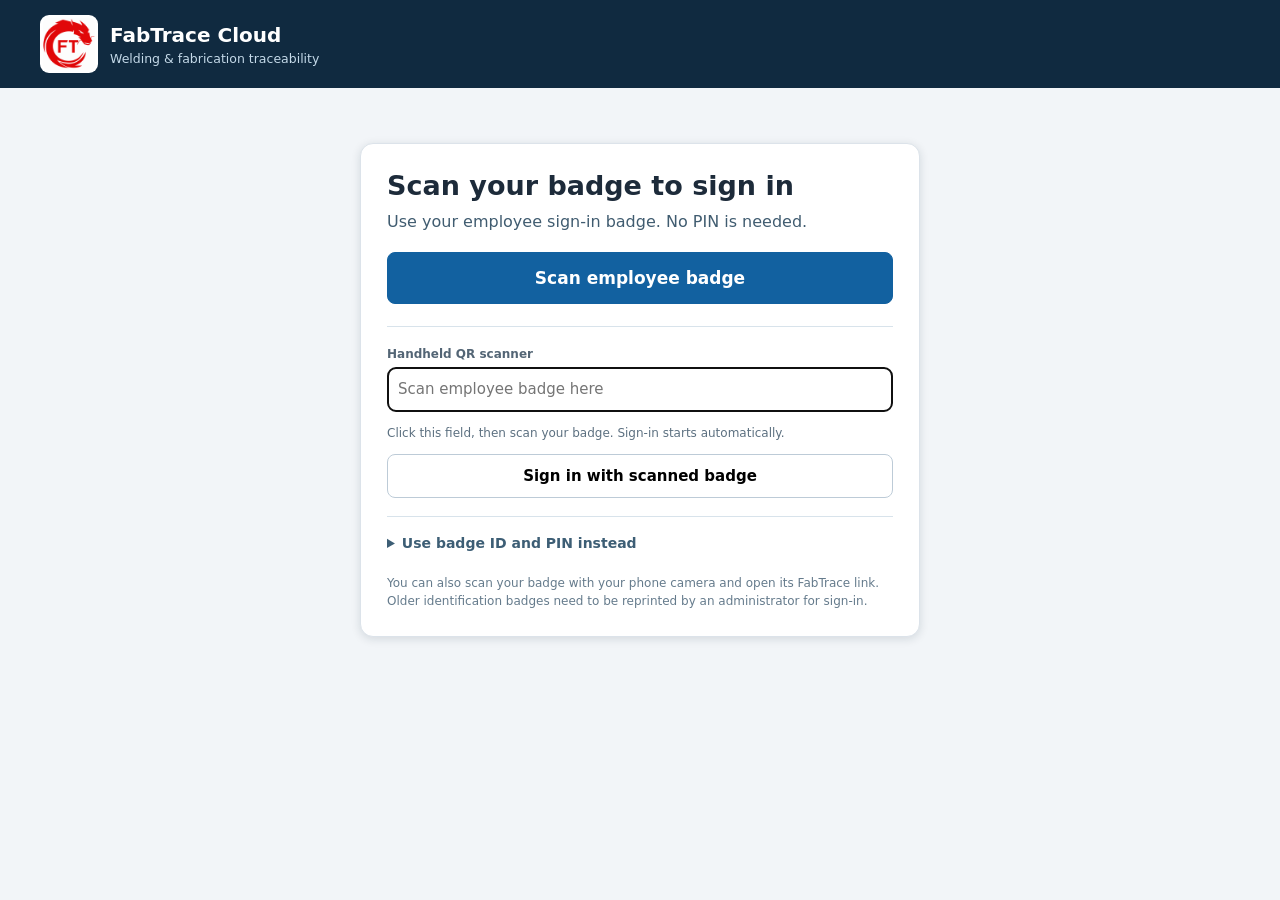
==== commit 7d7bfc74: "Add employee sign-in by scanning a secure QR badge Sign employees in without a PIN using revocable, " ====
--- a/index.html
+++ b/index.html
@@ -1,7 +1,7 @@
 <!doctype html><html lang="en"><head><meta charset="utf-8"><meta name="viewport" content="width=device-width,initial-scale=1"><title>FabTrace Cloud</title><link rel="icon" type="image/png" href="/static/fabtrace-logo.png"><style>
 :root{font:15px/1.5 system-ui,sans-serif;color:#1d2b3a;background:#f2f5f8}*{box-sizing:border-box}body{margin:0}header{background:#102a40;color:white;padding:15px max(16px,calc((100vw - 1200px)/2));display:flex;justify-content:space-between;align-items:center;gap:10px}header strong{font-size:20px}header small{display:block;color:#c4d9e8}main{max-width:1200px;margin:auto;padding:20px 16px}.card{background:white;padding:18px;border:1px solid #dce3ea;border-radius:13px;margin:0 0 15px;box-shadow:0 2px 10px #1232}.grid{display:grid;grid-template-columns:repeat(auto-fit,minmax(210px,1fr));gap:12px}h1{font-size:24px;margin:0 0 5px}h2{font-size:17px;margin:0 0 12px}p{margin:6px 0 12px}.muted{color:#617283}.badge{background:#eaf0f7;border-radius:20px;padding:4px 8px;display:inline-block;font-size:12px;font-weight:700}.red{background:#ffe8e7;color:#aa291d}.green{background:#e4f5e8;color:#18693e}.orange{background:#fff2d5;color:#885100}input,select,textarea,button{font:inherit;border:1px solid #bdcbd7;border-radius:8px;padding:10px;max-width:100%}input,select,textarea{width:100%;background:white}textarea{min-height:85px}button{cursor:pointer;background:#fff;font-weight:650}button.primary{background:#1261a0;color:white;border-color:#1261a0}button:disabled{opacity:.55}button:hover{filter:brightness(.97)}label{display:block;font-size:12px;font-weight:700;color:#536575;margin-bottom:4px}.field{margin-bottom:12px}.actions{display:flex;gap:8px;align-items:center;flex-wrap:wrap}.hidden{display:none!important}.row{display:flex;gap:12px;align-items:center;justify-content:space-between;flex-wrap:wrap}.notice{padding:12px;background:#ecf5ff;border:1px solid #d5e8fa;border-radius:9px;margin-bottom:14px}.danger{background:#fff1ec;border-color:#f4bdad;color:#aa3622}.tablewrap{overflow:auto}table{border-collapse:collapse;width:100%}th,td{text-align:left;padding:11px;border-bottom:1px solid #e3e9ef;font-size:13px;vertical-align:top}th{background:#f6f8fb;color:#657383;font-size:11px;text-transform:uppercase}a{color:#1261a0;cursor:pointer}code{font-size:12px;overflow-wrap:anywhere}.pill{display:inline-flex;border-radius:20px;background:#eef2f6;padding:4px 10px;font-size:12px}.metric{font-size:26px;font-weight:800}.metric small{font-size:12px;font-weight:400;display:block;color:#6b7c89}.event{border-left:2px solid #9dc6e4;padding:0 0 15px 14px;margin-left:4px}.event small{color:#617283}.qr{width:170px;height:170px;object-fit:contain;border:1px solid #e2e8ed;padding:8px;background:white}#message{position:fixed;right:15px;bottom:15px;max-width:360px;background:#1b3044;color:white;padding:14px;border-radius:10px;display:none;z-index:3}#message.show{display:block}.detail{word-break:break-word}#login{max-width:400px;margin:55px auto}nav{display:flex;flex-wrap:wrap;gap:8px;margin-bottom:18px}@media(max-width:580px){h1{font-size:20px}main{padding:14px}header{padding:12px}table{min-width:620px}}
-</style><link rel="stylesheet" href="/static/navigation.css?v=2026.11.03-employee-roster-groups.1"><link rel="stylesheet" href="/static/orders.css?v=2026.11.03-employee-roster-groups.1"><link rel="stylesheet" href="/static/order-setup.css?v=2026.11.03-employee-roster-groups.1"><link rel="stylesheet" href="/static/order-labels.css?v=2026.11.03-employee-roster-groups.1"><link rel="stylesheet" href="/static/spool-documents.css?v=2026.11.03-employee-roster-groups.1"><link rel="stylesheet" href="/static/document-piece-qa.css?v=2026.11.03-employee-roster-groups.1"><link rel="stylesheet" href="/static/spool-bom.css?v=2026.11.03-employee-roster-groups.1"><link rel="stylesheet" href="/static/admin.css?v=2026.11.03-employee-roster-groups.1"><link rel="stylesheet" href="/static/employee-badges.css?v=2026.11.03-employee-roster-groups.1"><link rel="stylesheet" href="/static/employee-roster.css?v=2026.11.03-employee-roster-groups.1"><link rel="stylesheet" href="/static/handoff.css?v=2026.11.03-employee-roster-groups.1"><link rel="stylesheet" href="/static/tracking.css?v=2026.11.03-employee-roster-groups.1"><link rel="stylesheet" href="/static/flow.css?v=2026.11.03-employee-roster-groups.1"><link rel="stylesheet" href="/static/quality.css?v=2026.11.03-employee-roster-groups.1"><link rel="stylesheet" href="/static/progress.css?v=2026.11.03-employee-roster-groups.1"><link rel="stylesheet" href="/static/production-progress.css?v=2026.11.03-employee-roster-groups.1"><link rel="stylesheet" href="/static/spool-records.css?v=2026.11.03-employee-roster-groups.1"><link rel="stylesheet" href="/static/parts.css?v=2026.11.03-employee-roster-groups.1"><link rel="stylesheet" href="/static/dossier.css?v=2026.11.03-employee-roster-groups.1"><link rel="stylesheet" href="/static/guide.css?v=2026.11.03-employee-roster-groups.1"><link rel="stylesheet" href="/static/removals.css?v=2026.11.03-employee-roster-groups.1"><link rel="stylesheet" href="/static/flow-status.css?v=2026.11.03-employee-roster-groups.1"></head><body><header><div style="display:flex;align-items:center;gap:12px"><img src="/static/fabtrace-logo.png" alt="FabTrace FT dragon logo" style="width:58px;height:58px;object-fit:contain;background:white;border-radius:9px;padding:3px"><div><strong>FabTrace Cloud</strong><small>Welding & fabrication traceability</small></div></div><div id="userTop" class="actions"></div></header><main>
-<section id="login" class="card"><h1>Employee badge login</h1><p class="muted">Enter your assigned employee badge ID and private PIN.</p><form id="loginForm"><div class="field"><label>Badge ID</label><input id="badge" autocomplete="username" required></div><div class="field"><label>Private PIN</label><input id="pin" type="password" autocomplete="current-password" minlength="6" required></div><button class="primary" style="width:100%">Sign in</button></form><p class="muted" style="font-size:12px">QR codes contain links to item or badge lookup pages. You must sign in before viewing or editing their records.</p></section>
+</style><link rel="stylesheet" href="/static/navigation.css?v=2026.11.04-badge-signin.1"><link rel="stylesheet" href="/static/orders.css?v=2026.11.04-badge-signin.1"><link rel="stylesheet" href="/static/order-setup.css?v=2026.11.04-badge-signin.1"><link rel="stylesheet" href="/static/order-labels.css?v=2026.11.04-badge-signin.1"><link rel="stylesheet" href="/static/spool-documents.css?v=2026.11.04-badge-signin.1"><link rel="stylesheet" href="/static/document-piece-qa.css?v=2026.11.04-badge-signin.1"><link rel="stylesheet" href="/static/spool-bom.css?v=2026.11.04-badge-signin.1"><link rel="stylesheet" href="/static/admin.css?v=2026.11.04-badge-signin.1"><link rel="stylesheet" href="/static/employee-badges.css?v=2026.11.04-badge-signin.1"><link rel="stylesheet" href="/static/employee-roster.css?v=2026.11.04-badge-signin.1"><link rel="stylesheet" href="/static/handoff.css?v=2026.11.04-badge-signin.1"><link rel="stylesheet" href="/static/tracking.css?v=2026.11.04-badge-signin.1"><link rel="stylesheet" href="/static/flow.css?v=2026.11.04-badge-signin.1"><link rel="stylesheet" href="/static/quality.css?v=2026.11.04-badge-signin.1"><link rel="stylesheet" href="/static/progress.css?v=2026.11.04-badge-signin.1"><link rel="stylesheet" href="/static/production-progress.css?v=2026.11.04-badge-signin.1"><link rel="stylesheet" href="/static/spool-records.css?v=2026.11.04-badge-signin.1"><link rel="stylesheet" href="/static/parts.css?v=2026.11.04-badge-signin.1"><link rel="stylesheet" href="/static/dossier.css?v=2026.11.04-badge-signin.1"><link rel="stylesheet" href="/static/guide.css?v=2026.11.04-badge-signin.1"><link rel="stylesheet" href="/static/removals.css?v=2026.11.04-badge-signin.1"><link rel="stylesheet" href="/static/flow-status.css?v=2026.11.04-badge-signin.1"><link rel="stylesheet" href="/static/badge-login.css?v=2026.11.04-badge-signin.1"></head><body><header><div style="display:flex;align-items:center;gap:12px"><img src="/static/fabtrace-logo.png" alt="FabTrace FT dragon logo" style="width:58px;height:58px;object-fit:contain;background:white;border-radius:9px;padding:3px"><div><strong>FabTrace Cloud</strong><small>Welding & fabrication traceability</small></div></div><div id="userTop" class="actions"></div></header><main>
+<section id="login" class="card"><h1>Scan your badge to sign in</h1><p class="fbl-intro">Use your employee sign-in badge. No PIN is needed.</p><button id="badgeLoginScan" type="button" class="primary fbl-camera-button">Scan employee badge</button><div id="badgeLoginStatus" class="fbl-status" role="status" aria-live="polite"></div><div id="badgeLoginCameraPanel" class="fbl-camera-panel hidden"><div class="fbl-camera-head"><h2>Employee badge camera</h2><button id="badgeLoginStop" type="button">Stop camera</button></div><div id="badgeLoginCamera" class="fbl-camera-view"></div><p id="badgeLoginCameraStatus" class="fbl-camera-note" role="status"></p></div><form id="badgeLoginForm" class="fbl-scanner"><div class="field"><label for="badgeLoginInput">Handheld QR scanner</label><input id="badgeLoginInput" type="password" autocomplete="off" autocapitalize="off" spellcheck="false" inputmode="none" maxlength="4096" placeholder="Scan employee badge here" aria-describedby="badgeLoginScannerHelp"></div><p id="badgeLoginScannerHelp" class="fbl-help">Click this field, then scan your badge. Sign-in starts automatically.</p><button id="badgeLoginSubmit" type="submit">Sign in with scanned badge</button></form><details id="loginPinFallback" class="fbl-fallback"><summary>Use badge ID and PIN instead</summary><form id="loginForm"><div class="field"><label for="badge">Badge ID</label><input id="badge" autocomplete="username" required></div><div class="field"><label for="pin">Private PIN</label><input id="pin" type="password" autocomplete="current-password" minlength="6" required></div><button type="submit" class="primary" style="width:100%">Sign in</button></form></details><p class="fbl-footer">You can also scan your badge with your phone camera and open its FabTrace link. Older identification badges need to be reprinted by an administrator for sign-in.</p></section>
 <section id="workspace" class="hidden"><nav id="mainNav" aria-label="Main work areas"><button id="navOrders" type="button">Orders</button><button id="navProgress" type="button">Production progress</button><button id="navHandoff" type="button">Scan &amp; transfer</button><button id="navFlow" type="button">Process flow</button><button id="navGuide" type="button">Guide &amp; setup</button><details id="moreTools"><summary>More tools</summary><div class="fn-tools"><div class="fn-tool-group" role="group" aria-labelledby="moreProductionTitle"><h2 id="moreProductionTitle">Production &amp; records</h2><button id="navItems" type="button">Items</button><button id="navTracking" type="button">Projects &amp; welds</button><button id="navParts" type="button">Spool parts</button><button id="navQuality" type="button">Audit readiness</button><button id="navDossier" type="button">Job Packets</button><button id="navBulk" type="button">Bulk import &amp; QR labels</button><button id="navNew" type="button">＋ New item</button></div><div class="fn-tool-group" role="group" aria-labelledby="moreAdminTitle"><h2 id="moreAdminTitle">Administration &amp; activity</h2><button id="navStaff" class="hidden" type="button">Employees</button><button id="navAdmin" class="hidden" type="button">Admin controls</button><button id="navRemoved" class="hidden" type="button">Removed records</button><button id="navAudit" type="button">Activity log</button><button id="navExportExcel" class="hidden" type="button">Export Excel</button></div></div></details></nav><div class="fn-context" role="navigation" aria-label="Page navigation"><button id="navBack" type="button">← Back to orders</button><span id="navCurrent" aria-live="polite"></span></div>
 <section id="itemsPage"><div class="row"><div><h1>Parts, spools & assemblies</h1><p class="muted">Shared shop-floor records · Search by Google part number, tracking ID or job</p></div><div class="actions"><input style="width:220px" id="search" placeholder="Search items"><button id="searchBtn">Search</button></div></div><div class="grid"><div class="card"><div class="metric" id="total">0<small>Matching items</small></div></div><div class="card"><div class="metric" id="pageCount">0<small>On this page</small></div></div></div><div class="card"><div class="tablewrap"><table><thead><tr><th>Tracking ID</th><th>Google part #</th><th>Type</th><th>Location</th><th>Handler</th><th>Welds</th><th>Inspection</th><th>Released</th></tr></thead><tbody id="itemsRows"></tbody></table></div><div class="actions" style="margin-top:14px"><button id="printSearchLabels">Print QR labels for search</button><button id="prev">Previous</button><span id="pages" class="muted"></span><button id="next">Next</button></div></div></section>
 <section id="handoffPage" class="hidden">
@@ -10,7 +10,7 @@
 <div class="fh-layout">
 <section class="card fh-wide"><h2>1 · Identify the item</h2><div class="field"><label for="handoffItem">Item QR / tracking ID</label><input id="handoffItem" placeholder="Scan item QR or enter its tracking ID" autocomplete="off" maxlength="500"></div><div class="actions"><button id="handoffItemCamera" type="button">Scan item with camera</button><button id="handoffItemFind" type="button">Find item</button></div><div id="handoffItemInfo" class="notice" style="margin-top:12px" aria-live="polite">Scan or enter the physical item to begin.</div><div id="handoffProcessNotice" class="notice hidden"></div></section>
 <section class="card"><h2>2 · Identify both employees</h2><p class="fh-help">The sending badge must match the item's recorded custodian. Scan each badge into its own field, or enter the badge ID if a scanner is unavailable.</p><div id="handoffControls"></div></section>
-<section class="card"><h2>4 · Review and record</h2><div class="field"><label for="handoffNotes">Transfer notes</label><textarea id="handoffNotes" maxlength="1000" placeholder="Cart, shift, or reason for this move"></textarea></div><div id="handoffSummary" class="fh-review" aria-live="polite">Identify the item and both employees to review the transfer.</div><div id="handoffError" class="fh-inline-error hidden" role="alert"></div><button id="handoffConfirm" type="button" class="primary" style="width:100%" disabled>Record custody transfer</button><p class="fh-record-note">Badge lookup identifies the two employees. The signed-in account records this handoff; scanning a badge does not sign its owner in or record an independent acceptance signature.</p><p class="fh-record-note">This action records custody, location and work status. Complete numbered process steps in Process flow. Released items use their permitted later process handoffs.</p><div id="handoffLocationSettings"></div></section>
+<section class="card"><h2>4 · Review and record</h2><div class="field"><label for="handoffNotes">Transfer notes</label><textarea id="handoffNotes" maxlength="1000" placeholder="Cart, shift, or reason for this move"></textarea></div><div id="handoffSummary" class="fh-review" aria-live="polite">Identify the item and both employees to review the transfer.</div><div id="handoffError" class="fh-inline-error hidden" role="alert"></div><button id="handoffConfirm" type="button" class="primary" style="width:100%" disabled>Record custody transfer</button><p class="fh-record-note">Badge lookup identifies the two employees. The signed-in account records this handoff; scanning a badge in these handoff fields keeps the signed-in recorder and does not record an independent acceptance signature.</p><p class="fh-record-note">This action records custody, location and work status. Complete numbered process steps in Process flow. Released items use their permitted later process handoffs.</p><div id="handoffLocationSettings"></div></section>
 </div>
 </section>
 <section id="bulkPage" class="hidden">
@@ -18,7 +18,7 @@
 <div class="card"><h2>1. Prepare your parts list</h2><p>Use the template with one row per part number or row for each physical item. Set <strong>quantity</strong> to create multiple independent physical records. QR labels are available for spools and material parts. Leave <strong>id</strong> blank for automatically generated IDs.</p><div class="actions"><button id="csvTemplate">↓ Download CSV template</button><input type="file" id="bulkFile" accept=".csv,text/csv" style="max-width:340px"></div><p class="muted" style="font-size:12px">Columns: google_part_number, kind, project, drawing, location, handler, welds_required, quantity, id. Handler must be a registered badge ID. Duplicate Google part numbers are permitted; duplicate tracking IDs are not.</p></div>
 <div class="card"><h2>2. Review & import</h2><div id="bulkPreview" class="muted">Choose a CSV file to preview its rows before importing.</div><div class="actions" style="margin-top:14px"><button class="primary" id="bulkImport" disabled>Import validated items</button><span id="bulkProgress" class="muted"></span></div></div>
 <div class="card"><h2>3. Generate & print QR labels</h2><p class="muted">After import, print QR sheets in batches of 100. Each spool label uses its spool number and permanent numbered suffix. Part labels retain their individual item ID. Labels point to the shared cloud record URL.</p><div class="actions"><button id="bulkPrint" disabled>Print next 100 imported labels</button><button id="bulkResetPrint" disabled>Start again at label 1</button><span id="bulkLabelProgress" class="muted"></span></div><p class="muted" style="font-size:12px">Allow print pop-ups in your browser. Print sheets at 100% scale and test QR scanning before applying labels.</p></div></section>
-<section id="itemPage" class="hidden"><div class="row"><div><h1 id="itemTitle">Item</h1></div><button id="back">← All items</button></div><div id="itemRemovalNotice" class="fr-removed-notice hidden" role="status"></div><div class="grid" id="itemMetrics"></div><div class="grid"><div class="card"><h2>Item identification</h2><div id="itemFields"></div><div class="actions"><button id="editGooglePart">Edit Google part #</button><button class="primary" id="transferBtn">Transfer</button><button id="phoneHandoffBtn">Handoff with phone camera</button><button id="weldBtn">Log welds</button><button id="itemTrackingBtn">Individual weld tracking</button><button id="itemFlowBtn">Process flow</button><button id="itemPartsBtn" type="button" class="hidden">Spool parts</button><button id="inspectBtn">Inspect</button><button id="reworkBtn">Open rework</button><button id="releaseBtn">Final release</button><button id="adminReleaseBtn" class="hidden" type="button">Release as administrator</button><button id="itemAdminBtn" class="hidden" type="button">Admin controls</button><button id="reopenBtn">Reopen</button><button id="removeItemBtn" type="button" class="fr-danger hidden">Remove item</button><button id="restoreItemBtn" type="button" class="hidden">Restore removed group</button></div></div><div class="card"><h2>QR label</h2><p id="qrCodeName"></p><div id="qrLabelDetails" class="muted" style="overflow-wrap:anywhere;margin:10px 0"></div><img id="qrImage" class="qr" alt="Scannable QR item label"><p><a id="qrDownload" download="label.svg">Download label</a></p><div class="muted" id="qrLink"></div></div></div><div class="grid"><div class="card"><h2>Inspection records</h2><div id="inspectionRecords"></div></div><div class="card"><h2>Rework records</h2><div id="reworkRecords"></div></div></div><div class="card"><h2>Custody handoffs</h2><div id="custodyHistory"></div></div><div class="card"><h2>Item audit events</h2><div id="itemAudit"></div></div></section>
+<section id="itemPage" class="hidden"><div class="row"><div><h1 id="itemTitle">Item</h1></div><button id="back">← All items</button></div><div id="itemRemovalNotice" class="fr-removed-notice hidden" role="status"></div><div class="grid" id="itemMetrics"></div><div class="grid"><div class="card"><div class="row"><h2>Item identification</h2><button id="itemFlowBtn" type="button" class="primary">My tasks &amp; requirements</button></div><div id="itemFields"></div><div class="actions"><button id="editGooglePart">Edit Google part #</button><button class="primary" id="transferBtn">Transfer</button><button id="phoneHandoffBtn">Handoff with phone camera</button><button id="weldBtn">Log welds</button><button id="itemTrackingBtn">Individual weld tracking</button><button id="itemPartsBtn" type="button" class="hidden">Spool parts</button><button id="inspectBtn">Inspect</button><button id="reworkBtn">Open rework</button><button id="releaseBtn">Final release</button><button id="adminReleaseBtn" class="hidden" type="button">Release as administrator</button><button id="itemAdminBtn" class="hidden" type="button">Admin controls</button><button id="reopenBtn">Reopen</button><button id="removeItemBtn" type="button" class="fr-danger hidden">Remove item</button><button id="restoreItemBtn" type="button" class="hidden">Restore removed group</button></div></div><div class="card"><h2>QR label</h2><p id="qrCodeName"></p><div id="qrLabelDetails" class="muted" style="overflow-wrap:anywhere;margin:10px 0"></div><img id="qrImage" class="qr" alt="Scannable QR item label"><p><a id="qrDownload" download="label.svg">Download label</a></p><div class="muted" id="qrLink"></div></div></div><div class="grid"><div class="card"><h2>Inspection records</h2><div id="inspectionRecords"></div></div><div class="card"><h2>Rework records</h2><div id="reworkRecords"></div></div></div><div class="card"><h2>Custody handoffs</h2><div id="custodyHistory"></div></div><div class="card"><h2>Item audit events</h2><div id="itemAudit"></div></div></section>
 <section id="removalsPage" class="hidden" aria-label="Removed purchase orders and parts"><div id="removalsContent" aria-live="polite"></div></section>
 <section id="orderLabelsPage" class="hidden" aria-label="Purchase order GPN QR labels"><div id="orderLabelsContent" aria-live="polite"></div></section>
 <section id="orderSetupPage" class="hidden" aria-label="Purchase order setup"><div id="orderSetupContent" aria-live="polite"></div></section>
@@ -32,7 +32,7 @@
 <section id="dossierPage" class="hidden" aria-label="Kelvion Job Packets and CLM Final Dossiers"><div id="dossierContent" aria-live="polite"></div></section>
 <section id="guidePage" class="hidden" aria-label="Operating guide and project setup"><div id="guideContent"></div></section>
 <section id="adminPage" class="hidden" aria-label="Administrator site controls"><div id="adminContent" aria-live="polite"></div></section>
-<section id="staffPage" class="hidden"><h1>Employee accounts</h1><div class="grid"><div class="card"><h2>Add employee</h2><form id="employeeForm"><div class="field"><label>Badge ID</label><input name="badge" pattern="[A-Za-z0-9_-]+" required></div><div class="field"><label>Name</label><input name="name" required></div><div class="field"><label>Private PIN (8+ characters)</label><input name="pin" type="password" minlength="8" required></div><div class="field"><label for="employeeRole">Job position / permissions</label><select name="role" id="employeeRole" required></select><p id="employeeRoleHelp" class="muted" aria-live="polite"></p></div><button class="primary">Add employee</button></form></div><div class="card"><div class="row"><h2>Employee roster · QR badges</h2><button id="printEmployeeBadges" type="button" class="primary">Print employee badge sheets</button></div><p class="muted">Employees are grouped by job position and sorted by name within each group. Use Change position to promote an employee or update their job permissions. Open Account controls for other account changes. Removed employees are available under Admin controls → Employee accounts → Show removed employees. Employee QR codes contain identification only, never a login PIN.</p><div id="staffRows"></div></div></div></section>
+<section id="staffPage" class="hidden"><h1>Employee accounts</h1><div class="grid"><div class="card"><h2>Add employee</h2><form id="employeeForm"><div class="field"><label>Badge ID</label><input name="badge" pattern="[A-Za-z0-9_-]+" required></div><div class="field"><label>Name</label><input name="name" required></div><div class="field"><label>Private PIN (8+ characters)</label><input name="pin" type="password" minlength="8" required></div><div class="field"><label for="employeeRole">Job position / permissions</label><select name="role" id="employeeRole" required></select><p id="employeeRoleHelp" class="muted" aria-live="polite"></p></div><button class="primary">Add employee</button></form></div><div class="card"><div class="row"><h2>Employee roster · QR badges</h2><button id="printEmployeeBadges" type="button" class="primary">Print employee badge sheets</button></div><p class="muted">Employees are grouped by job position and sorted by name within each group. Use Change position to promote an employee or update their job permissions. Open Account controls for other account changes. Removed employees are available under Admin controls → Employee accounts → Show removed employees. New employee QR badges sign in directly without a PIN. Reprint older identification badges to enable badge sign-in. Use Admin controls to replace or disable a lost sign-in badge.</p><div id="staffRows"></div></div></div></section>
 <dialog id="employeeBadgeDialog" class="feb-dialog" aria-labelledby="employeeBadgeTitle" aria-describedby="employeeBadgeHelp"><div class="feb-shell"><div class="feb-heading"><h2 id="employeeBadgeTitle">Print employee badge sheets</h2><button id="employeeBadgeClose" type="button">Close</button></div><p id="employeeBadgeHelp" class="muted">Print all active employees together or choose individual badges. Inactive and removed accounts are excluded. Each badge includes the current name, position, badge ID and existing QR code.</p><div class="field"><label for="employeeBadgeSearch">Find an employee</label><input id="employeeBadgeSearch" type="search" placeholder="Name, position or badge ID" maxlength="200"></div><div class="actions"><button id="employeeBadgeSelectAll" type="button">Select all active</button><button id="employeeBadgeClear" type="button">Clear selection</button><button id="employeeBadgeRefresh" type="button">Refresh employees</button></div><p id="employeeBadgeCount" class="feb-count" role="status" aria-live="polite"></p><div id="employeeBadgeRows" class="feb-rows" aria-label="Employees to print"></div><p id="employeeBadgeStatus" class="feb-status" role="status" aria-live="polite"></p><div class="feb-footer"><p class="muted">Multiple badges per Letter sheet · Print or Save as PDF</p><button id="employeeBadgePrint" type="button" class="primary" disabled>Print selected badges</button></div></div></dialog>
 <section id="auditPage" class="hidden"><h1>Audit activity</h1><div class="card"><div id="allAudit"></div></div></section>
 </section></main><div id="message" role="alert"></div><dialog id="dlg" style="border:1px solid #dae3ea;border-radius:14px;padding:22px;max-width:min(600px,95vw);width:100%;max-height:90vh;overflow:auto"><div class="row"><h2 id="dlgTitle"></h2><button onclick="document.getElementById('dlg').close()">✕</button></div><form id="dialogForm"><div id="dlgFields"></div><div class="actions"><button class="primary">Submit</button><button type="button" onclick="document.getElementById('dlg').close()">Cancel</button></div></form></dialog>
@@ -97,7 +97,7 @@
 $('navExportExcel').onclick=exportExcel;
 // End Excel export.
 function show(name){if(window.FabNavigation?.beforeShow(name)===false)return false;navigationVersion++;window.FabSpoolBom?.cancelPending();window.FabSpoolDocuments?.cancelPending();['orderLabelsPage','orderSetupPage','productionProgressPage','removalsPage','ordersPage','itemsPage','itemPage','handoffPage','bulkPage','staffPage','auditPage','trackingPage','flowPage','qualityPage','progressPage','partsPage','dossierPage','guidePage','adminPage'].forEach(id=>$(id).classList.toggle('hidden',id!==name));$('navRemoved').classList.toggle('primary',name==='removalsPage');if(name!=='removalsPage'&&window.FabRemovals)window.FabRemovals.cancelPending();$('navItems').classList.toggle('primary',['itemsPage','itemPage'].includes(name));$('navAdmin').classList.toggle('primary',name==='adminPage');if(name!=='adminPage'&&window.FabAdmin)window.FabAdmin.cancelPending();$('navOrders').classList.toggle('primary',['orderLabelsPage','orderSetupPage','ordersPage'].includes(name));if(name!=='orderLabelsPage'&&window.FabOrderLabels)window.FabOrderLabels.cancelPending();if(name!=='orderSetupPage'&&window.FabOrderSetup)window.FabOrderSetup.cancelPending();if(name!=='ordersPage'&&window.FabOrders)window.FabOrders.cancelPending();$('navTracking').classList.toggle('primary',name==='trackingPage');$('navFlow').classList.toggle('primary',name==='flowPage');$('navQuality').classList.toggle('primary',name==='qualityPage');$('navProgress').classList.toggle('primary',['progressPage','productionProgressPage'].includes(name));if(name!=='productionProgressPage'&&window.FabProductionProgress)window.FabProductionProgress.cancelPending();$('navParts').classList.toggle('primary',name==='partsPage');if(name!=='partsPage'&&window.FabParts)window.FabParts.cancelPending();$('navDossier').classList.toggle('primary',name==='dossierPage');$('navGuide').classList.toggle('primary',name==='guidePage');if(name!=='guidePage'&&window.FabGuide)window.FabGuide.cancelPending();if(name!=='progressPage'&&window.FabProgress)window.FabProgress.cancelPending();if(name!=='dossierPage'&&window.FabDossier)window.FabDossier.cancelPending();if(name!=='qualityPage'&&window.FabQuality)window.FabQuality.cancelPending();if(name!=='flowPage'&&window.FabFlow)window.FabFlow.cancelPending();if(name!=='trackingPage'&&window.FabTracking)window.FabTracking.cancelPending();if(name!=='handoffPage'&&window.FabHandoff)window.FabHandoff.cancelPending();$('navHandoff').classList.toggle('primary',name==='handoffPage');window.FabNavigation?.afterShow(name);return true}
-async function refreshAuth(){try{const [user,,qr]=await Promise.all([api('/api/me'),window.FabPermissions.load(),api('/api/qr/status').catch(()=>({ready:false}))]);me=user;qrStatus=qr;$('login').classList.add('hidden');$('workspace').classList.remove('hidden');$('userTop').innerHTML=`<span>${esc(me.name)} · ${esc(me.role_label||jobLabel(me.role))}</span> <button id="logout">Sign out</button>`;$('logout').onclick=async()=>{await api('/api/logout',{method:'POST'});location.reload()};$('navStaff').classList.toggle('hidden',me.role!=='admin');$('navAdmin').classList.toggle('hidden',me.role!=='admin');$('navRemoved').classList.toggle('hidden',me.role!=='admin');$('navExportExcel').classList.toggle('hidden',me.role!=='admin');$('navBulk').classList.toggle('hidden',!jobCan('manage_production'));$('navNew').classList.toggle('hidden',!jobCan('manage_production'));$('navAudit').classList.toggle('hidden',!jobCan('view_audit'));$('navHandoff').classList.toggle('hidden',!jobCan('handoff'));
+async function refreshAuth(){try{const [user,,qr]=await Promise.all([api('/api/me'),window.FabPermissions.load(),api('/api/qr/status').catch(()=>({ready:false}))]);me=user;qrStatus=qr;await window.FabBadgeLogin?.stopCamera();$('login').classList.add('hidden');$('workspace').classList.remove('hidden');$('userTop').innerHTML=`<span>${esc(me.name)} · ${esc(me.role_label||jobLabel(me.role))}</span> <button id="logout">Sign out</button>`;$('logout').onclick=async()=>{await api('/api/logout',{method:'POST'});location.reload()};$('navStaff').classList.toggle('hidden',me.role!=='admin');$('navAdmin').classList.toggle('hidden',me.role!=='admin');$('navRemoved').classList.toggle('hidden',me.role!=='admin');$('navExportExcel').classList.toggle('hidden',me.role!=='admin');$('navBulk').classList.toggle('hidden',!jobCan('manage_production'));$('navNew').classList.toggle('hidden',!jobCan('manage_production'));$('navAudit').classList.toggle('hidden',!jobCan('view_audit'));$('navHandoff').classList.toggle('hidden',!jobCan('handoff'));
  if(params.has('badge')){
    await window.FabHandoff.openBadge(params.get('badge'));
  }else if(params.has('admin')){await window.FabAdmin.open({item:params.get('item')||'',tab:params.get('tab')||'items',badge:params.get('employee')||'',action:params.get('action')||'',includeRemoved:params.get('removed')==='1'})}
@@ -116,7 +116,7 @@
  else if(params.has('tracking')){await window.FabTracking.open({project:params.get('project'),subproject:params.get('subproject'),spool:params.get('spool'),weld:params.get('weld'),view:params.get('view')})}
  else if(params.has('spool')||params.has('item')){const opening=navigationVersion;try{const id=await window.resolveItemQr(location.href);if(opening!==navigationVersion)return;await openItem(id);if(current?.id===id&&!current.removal?.removed){try{await api('/api/items/'+encodeURIComponent(id)+'/scan',{method:'POST'});await refreshItemAudit(id)}catch(error){notify(error.message)}}}catch(error){if(opening===navigationVersion){await listItems();notify(error.message)}}}
  else if(params.has('items'))await listItems();else if(params.has('bulk')&&jobCan('manage_production'))$('navBulk').onclick();else if(params.has('employees')&&me.role==='admin')await $('navStaff').onclick();else if(params.has('activity')&&jobCan('view_audit'))await $('navAudit').onclick();else if(window.FabOrderSetup)await window.FabOrderSetup.open();else await listItems()}catch(e){me=null;$('workspace').classList.add('hidden');$('login').classList.remove('hidden')}}
-$('loginForm').onsubmit=async e=>{e.preventDefault();try{await api('/api/login',{method:'POST',body:JSON.stringify({badge:$('badge').value,pin:$('pin').value})});$('pin').value='';await refreshAuth()}catch(err){notify(err.message)}};
+$('loginForm').onsubmit=async e=>{e.preventDefault();if(window.FabBadgeLogin)return window.FabBadgeLogin.signInWithPin();try{await api('/api/login',{method:'POST',body:JSON.stringify({badge:$('badge').value,pin:$('pin').value})});$('pin').value='';await refreshAuth()}catch(err){notify(err.message)}};
 function field(name,label,required=true,kind='text',value='',options=null){return `<div class="field"><label>${label}</label>${options?`<select name="${name}">${options.map(x=>`<option ${x===value?'selected':''}>${esc(x)}</option>`).join('')}</select>`:kind==='textarea'?`<textarea name="${name}" ${required?'required':''}>${esc(value)}</textarea>`:`<input name="${name}" type="${kind}" value="${esc(value)}" ${required?'required':''}>`}</div>`}
 function modal(title,fields,action){$('dlgTitle').textContent=title;$('dlgFields').innerHTML=fields;dialogSubmit=action;$('dlg').showModal()}
 $('dialogForm').onsubmit=async e=>{e.preventDefault();const obj=Object.fromEntries(new FormData(e.target));try{await dialogSubmit(obj);$('dlg').close();if(current)await openItem(current.id);else await listItems();notify('Saved successfully')}catch(err){notify(err.message)}};
@@ -226,21 +226,21 @@
  try{
   const employees=await api('/api/employees');
   const employee=Array.isArray(employees)?employees.find(row=>row.badge===id):null;
-  if(!employee||employee.active!==true||typeof employee.name!=='string'||!employee.name.trim()||typeof employee.role_label!=='string'||!employee.role_label.trim())throw Error('This employee badge is unavailable. Refresh Employees and try again.');
+  if(!employee||employee.active!==true||employee.badge_signin?.enabled===false||typeof employee.name!=='string'||!employee.name.trim()||typeof employee.role_label!=='string'||!employee.role_label.trim())throw Error('This employee badge is unavailable. Refresh Employees or use Admin controls to replace a disabled sign-in badge.');
   if(w.closed)return;
   const url='/api/employees/'+encodeURIComponent(employee.badge)+'/qr.png';
   w.document.open();
-  w.document.write(`<!doctype html><html lang="en"><head><meta charset="utf-8"><title>FabTrace badge ${esc(employee.name)} · ${esc(employee.badge)}</title><style>body{font:14px Arial;text-align:center;padding:30px;color:#111}img{width:200px;height:200px;object-fit:contain}.badge-name{font-size:24px;max-width:440px;margin:18px auto 8px;overflow-wrap:anywhere}.badge-position{font-size:20px;font-weight:600;max-width:440px;margin:8px auto;overflow-wrap:anywhere}.badge-id{font-size:18px;margin:8px 0}.small{font-size:11px;color:#555}@media print{button{display:none}}</style><link rel="stylesheet" href="/static/removals.css?v=2026.11.03-employee-roster-groups.1"></head><body><h2>FABTRACE EMPLOYEE</h2><img id="image" src="${url}" alt="Employee badge QR"><h2 class="badge-name">${esc(employee.name)}</h2><p class="badge-position">${esc(employee.role_label)}</p><p class="badge-id">${esc(employee.badge)}</p><p class="small">Badge QR identifies an employee; it does not authenticate their account.</p><button onclick="print()">Print badge</button></body></html>`);
+  w.document.write(`<!doctype html><html lang="en"><head><meta charset="utf-8"><title>FabTrace badge ${esc(employee.name)} · ${esc(employee.badge)}</title><style>body{font:14px Arial;text-align:center;padding:30px;color:#111}img{width:200px;height:200px;object-fit:contain}.badge-name{font-size:24px;max-width:440px;margin:18px auto 8px;overflow-wrap:anywhere}.badge-position{font-size:20px;font-weight:600;max-width:440px;margin:8px auto;overflow-wrap:anywhere}.badge-id{font-size:18px;margin:8px 0}.small{font-size:11px;color:#555}@media print{button{display:none}}</style><link rel="stylesheet" href="/static/removals.css?v=2026.11.04-badge-signin.1"></head><body><h2>FABTRACE EMPLOYEE</h2><img id="image" src="${url}" alt="Employee badge QR"><h2 class="badge-name">${esc(employee.name)}</h2><p class="badge-position">${esc(employee.role_label)}</p><p class="badge-id">${esc(employee.badge)}</p><p class="small">Scan this badge to sign in. Keep it with the named employee.</p><button onclick="print()">Print badge</button></body></html>`);
   w.document.close();
  }catch(error){if(!w.closed)w.close();notify(error.message||'The employee badge could not be loaded.');}
 }
 $('phoneHandoffBtn').onclick=()=>{if(current)window.FabHandoff.open({item:current.id,phone:true})};
 
-window.addEventListener('DOMContentLoaded',refreshAuth);
+window.addEventListener('DOMContentLoaded',()=>window.FabBadgeLogin?window.FabBadgeLogin.bootstrap():refreshAuth());
 </script>
-<script src="/static/flow-status.js?v=2026.11.03-employee-roster-groups.1"></script><script src="/static/spool-qr.js?v=2026.11.03-employee-roster-groups.1"></script><script src="/static/permissions.js?v=2026.11.03-employee-roster-groups.1"></script><script src="/static/employee-roster.js?v=2026.11.03-employee-roster-groups.1"></script><script src="/static/employee-badges.js?v=2026.11.03-employee-roster-groups.1"></script><script src="/static/removals.js?v=2026.11.03-employee-roster-groups.1"></script><script src="/static/admin.js?v=2026.11.03-employee-roster-groups.1"></script><script src="/static/handoff.js?v=2026.11.03-employee-roster-groups.1"></script><script src="/static/tracking.js?v=2026.11.03-employee-roster-groups.1"></script><script src="/static/document-piece-qa.js?v=2026.11.03-employee-roster-groups.1"></script><script src="/static/spool-documents.js?v=2026.11.03-employee-roster-groups.1"></script><script src="/static/spool-bom.js?v=2026.11.03-employee-roster-groups.1"></script><script src="/static/orders.js?v=2026.11.03-employee-roster-groups.1"></script><script src="/static/order-setup.js?v=2026.11.03-employee-roster-groups.1"></script><script src="/static/order-labels.js?v=2026.11.03-employee-roster-groups.1"></script><script src="/static/flow.js?v=2026.11.03-employee-roster-groups.1"></script><script src="/static/quality.js?v=2026.11.03-employee-roster-groups.1"></script><script src="/static/progress.js?v=2026.11.03-employee-roster-groups.1"></script><script src="/static/production-progress.js?v=2026.11.03-employee-roster-groups.1"></script><script src="/static/spool-records.js?v=2026.11.03-employee-roster-groups.1"></script><script src="/static/parts.js?v=2026.11.03-employee-roster-groups.1"></script><script src="/static/dossier.js?v=2026.11.03-employee-roster-groups.1"></script><script src="/static/guide.js?v=2026.11.03-employee-roster-groups.1"></script><script src="/static/navigation.js?v=2026.11.03-employee-roster-groups.1"></script></body></html>
-
-
-
-
-
+<script src="/static/flow-status.js?v=2026.11.04-badge-signin.1"></script><script src="/static/spool-qr.js?v=2026.11.04-badge-signin.1"></script><script src="/static/permissions.js?v=2026.11.04-badge-signin.1"></script><script src="/static/employee-roster.js?v=2026.11.04-badge-signin.1"></script><script src="/static/employee-badges.js?v=2026.11.04-badge-signin.1"></script><script src="/static/removals.js?v=2026.11.04-badge-signin.1"></script><script src="/static/admin.js?v=2026.11.04-badge-signin.1"></script><script src="/static/handoff.js?v=2026.11.04-badge-signin.1"></script><script src="/static/tracking.js?v=2026.11.04-badge-signin.1"></script><script src="/static/document-piece-qa.js?v=2026.11.04-badge-signin.1"></script><script src="/static/spool-documents.js?v=2026.11.04-badge-signin.1"></script><script src="/static/spool-bom.js?v=2026.11.04-badge-signin.1"></script><script src="/static/orders.js?v=2026.11.04-badge-signin.1"></script><script src="/static/order-setup.js?v=2026.11.04-badge-signin.1"></script><script src="/static/order-labels.js?v=2026.11.04-badge-signin.1"></script><script src="/static/flow.js?v=2026.11.04-badge-signin.1"></script><script src="/static/quality.js?v=2026.11.04-badge-signin.1"></script><script src="/static/progress.js?v=2026.11.04-badge-signin.1"></script><script src="/static/production-progress.js?v=2026.11.04-badge-signin.1"></script><script src="/static/spool-records.js?v=2026.11.04-badge-signin.1"></script><script src="/static/parts.js?v=2026.11.04-badge-signin.1"></script><script src="/static/dossier.js?v=2026.11.04-badge-signin.1"></script><script src="/static/guide.js?v=2026.11.04-badge-signin.1"></script><script src="/static/badge-login.js?v=2026.11.04-badge-signin.1"></script><script src="/static/navigation.js?v=2026.11.04-badge-signin.1"></script></body></html>
+
+
+
+
+
--- a/static/flow.css
+++ b/static/flow.css
@@ -36,6 +36,12 @@
 #flowPage .ff-empty strong{display:block;font-size:16px;color:var(--ff-ink);margin-bottom:5px}
 #flowPage .ff-empty p{max-width:660px;margin:7px auto 14px}
 #flowPage .ff-error,#flowDialog .ff-error{padding:13px;border:1px solid #edc8bb;border-radius:9px;background:#fff2ed;color:#8d3c29;white-space:pre-wrap;overflow-wrap:anywhere}
+#flowPage .ff-work-records{font-size:13px;color:#3c566a;overflow-wrap:anywhere}
+#flowPage .ff-position-work{border-left:4px solid #146291}
+#flowPage .ff-position-steps{list-style:none;padding:0;margin:12px 0 0}
+#flowPage .ff-position-steps>li{padding:12px 0;border-top:1px solid var(--ff-line)}
+#flowPage .ff-position-steps>li>div{display:flex;align-items:center;justify-content:space-between;gap:12px;flex-wrap:wrap}
+#flowPage .ff-position-steps ul{padding-left:22px;font-size:13px;margin:10px 0}
 #flowPage .ff-state{padding:25px;background:white;border:1px solid var(--ff-line);border-radius:11px}
 #flowPage .ff-current{border-top:4px solid #1e76a9}
 #flowPage .ff-current h2{font-size:21px;margin:5px 0}
--- a/static/badge-login.css
+++ b/static/badge-login.css
@@ -0,0 +1,22 @@
+#login{max-width:560px;margin:35px auto;padding:26px}
+#login h1{margin:0 0 8px;font-size:27px;line-height:1.2}
+#login .fbl-intro{font-size:16px;color:#405c70;line-height:1.5;margin:0 0 18px}
+#login .fbl-camera-button{width:100%;min-height:52px;font-size:17px}
+#login .fbl-status{padding:12px 0;color:#285c76;font-size:14px;line-height:1.5;overflow-wrap:anywhere}
+#login .fbl-status:empty{display:none}
+#login .fbl-error{color:#9c3429}
+#login .fbl-camera-panel{margin:15px 0;padding:12px;border:1px solid #cbdbe5;border-radius:9px;background:#f7fafc}
+#login .fbl-camera-head{display:flex;align-items:center;justify-content:space-between;gap:12px;margin-bottom:10px}
+#login .fbl-camera-head h2{font-size:16px;margin:0}
+#login .fbl-camera-view{max-width:100%;overflow:hidden;border-radius:6px}
+#login .fbl-camera-view video{max-width:100%}
+#login .fbl-camera-note{font-size:13px;line-height:1.5;color:#4d6575;margin:10px 0 0}
+#login .fbl-scanner{margin:22px 0 18px;padding-top:18px;border-top:1px solid #d8e3eb}
+#login .fbl-scanner label{font-weight:600}
+#login .fbl-scanner button{width:100%}
+#login .fbl-help{font-size:12px;line-height:1.5;color:#5c7080;margin:6px 0 12px}
+#login .fbl-fallback{border-top:1px solid #d8e3eb;padding-top:16px;margin-top:18px}
+#login .fbl-fallback summary{cursor:pointer;font-size:14px;font-weight:600;color:#3d5e75}
+#login .fbl-fallback form{margin-top:14px}
+#login .fbl-footer{margin:20px 0 0;font-size:12px;color:#657b8c;line-height:1.5}
+@media(max-width:600px){#login{margin:18px auto;padding:20px}#login h1{font-size:24px}}
